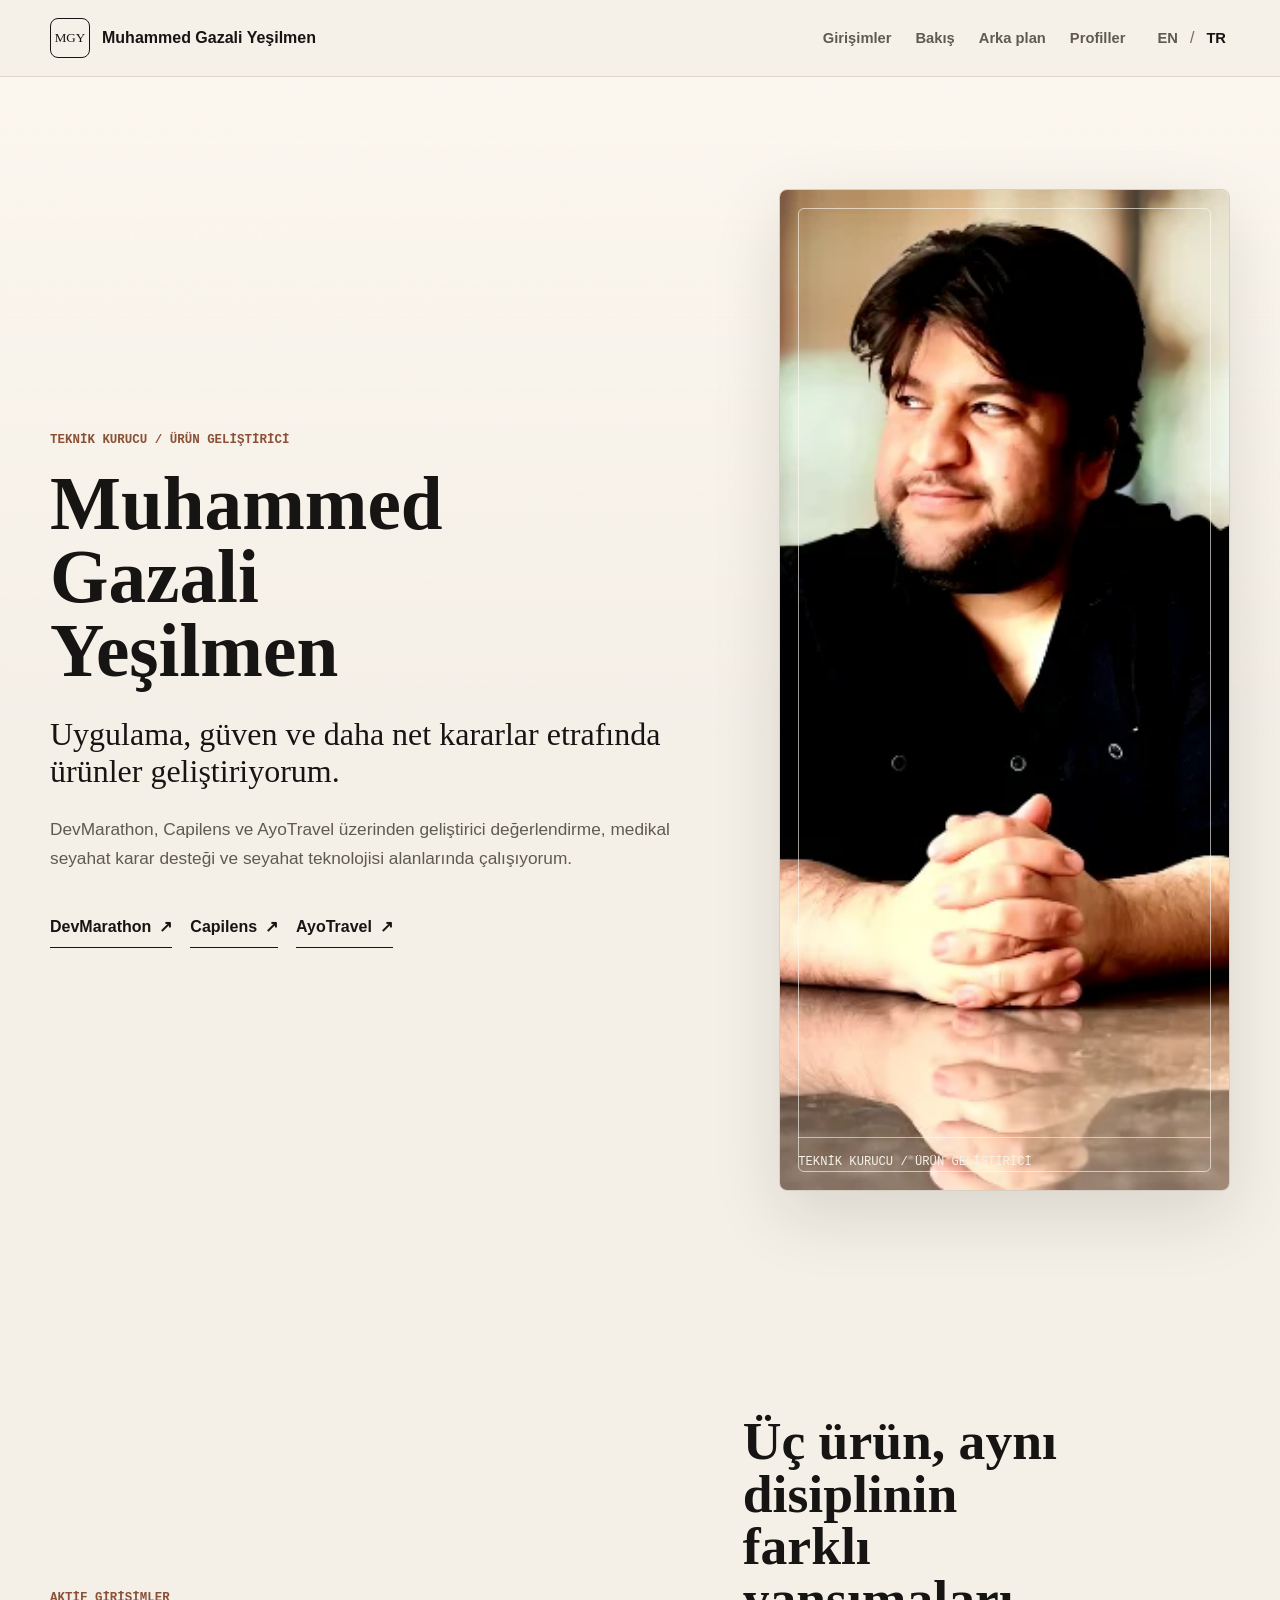
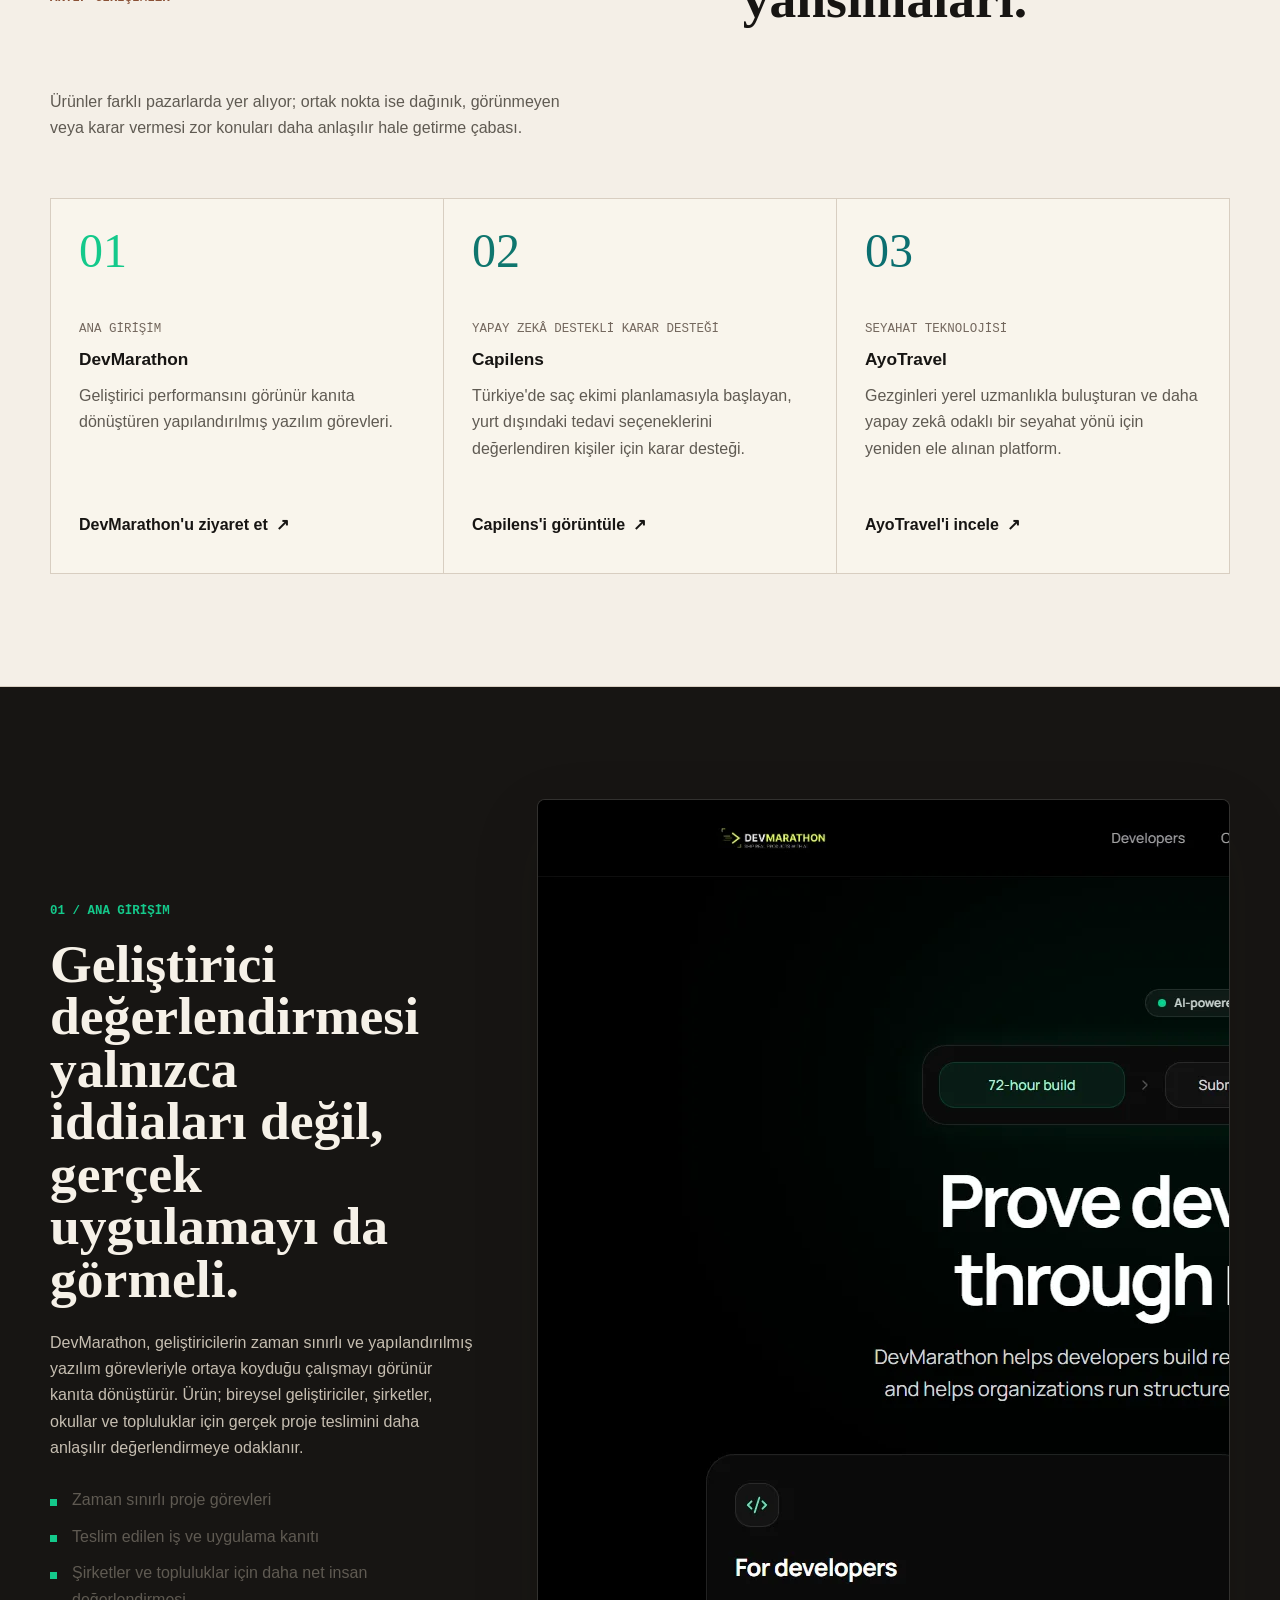
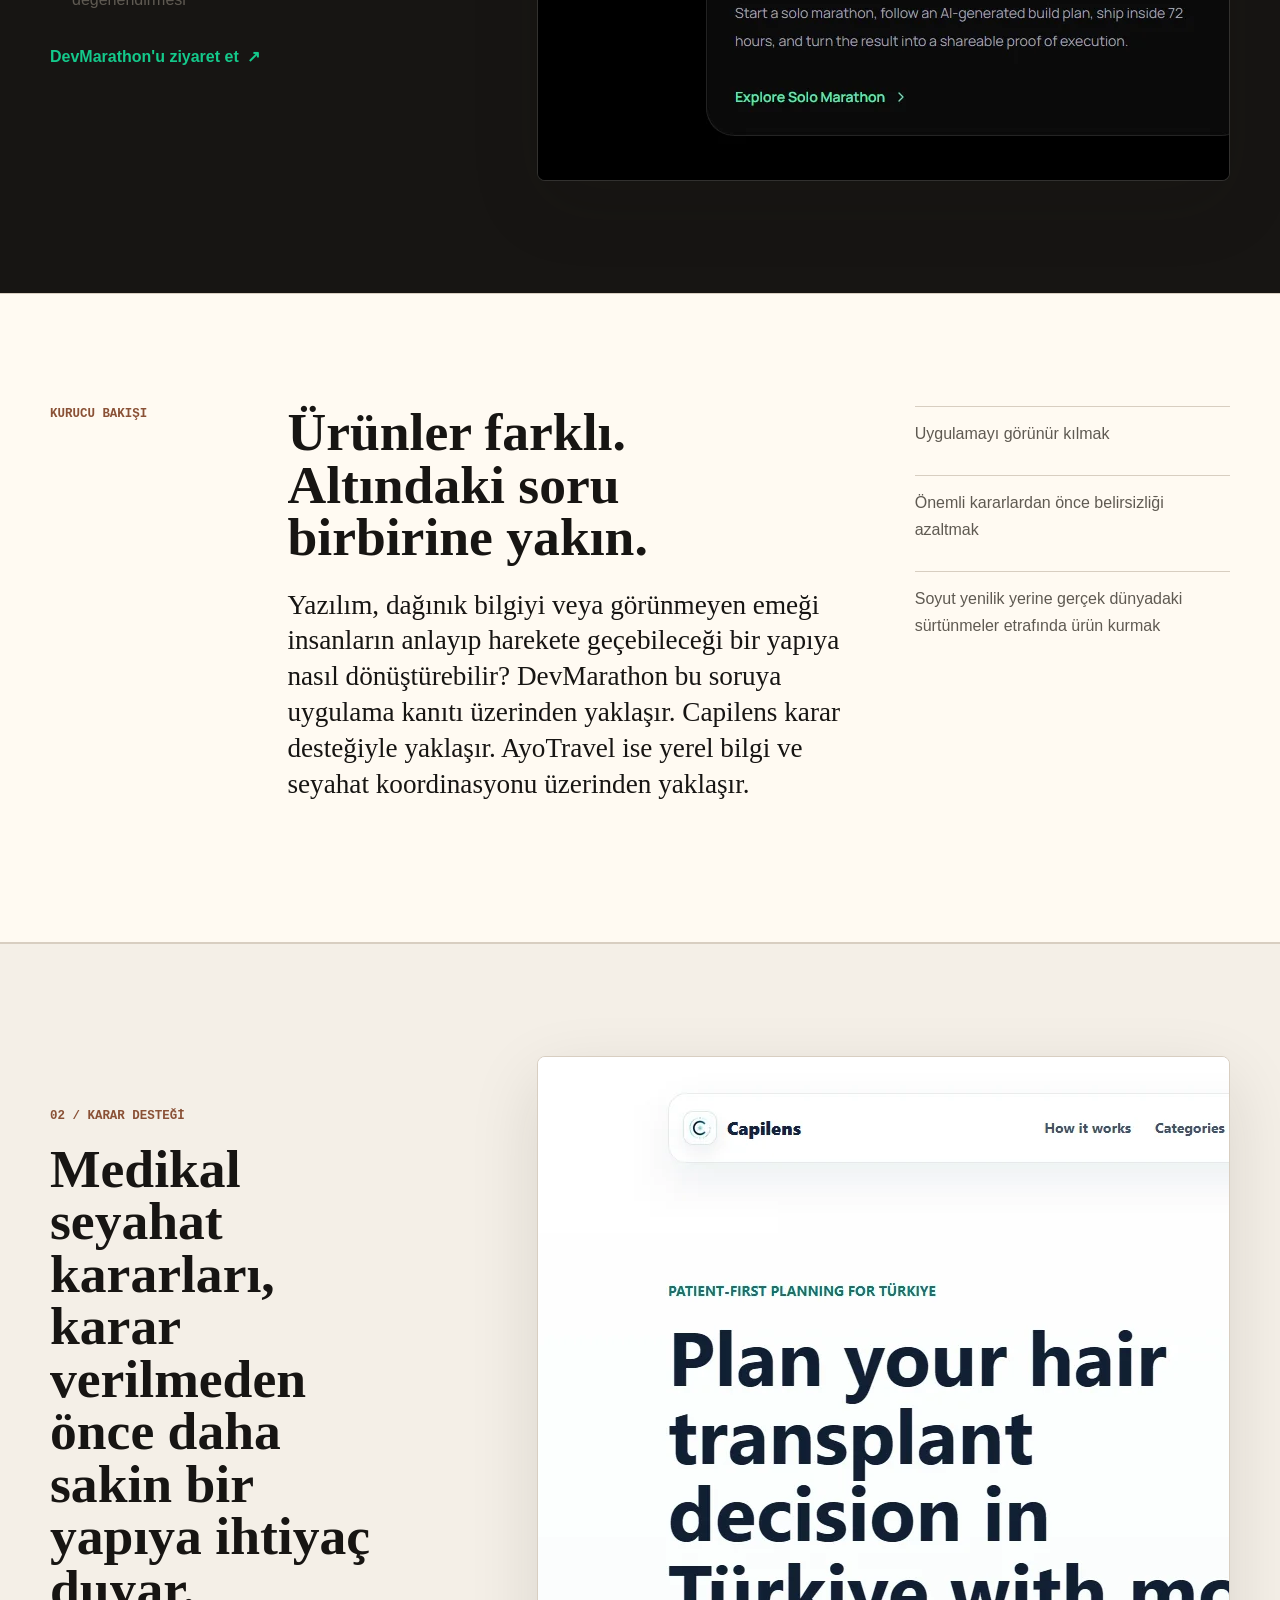
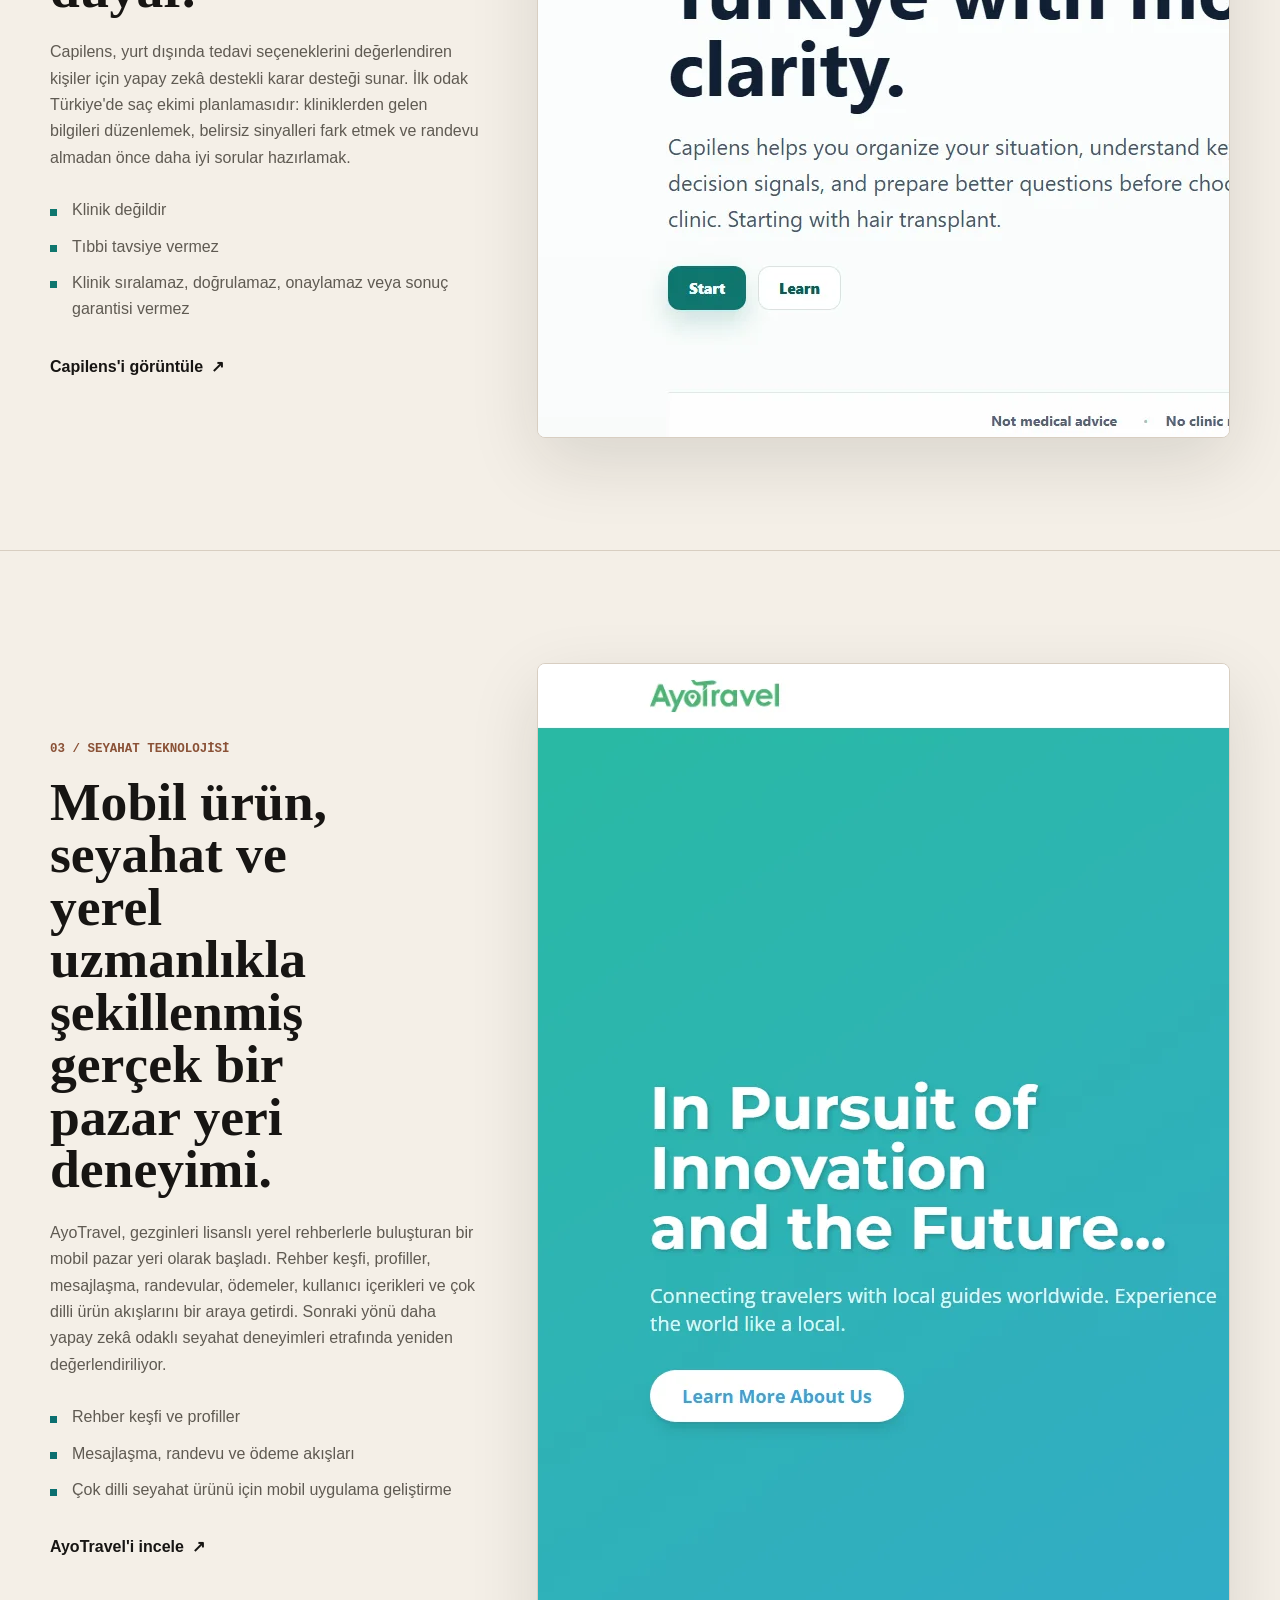
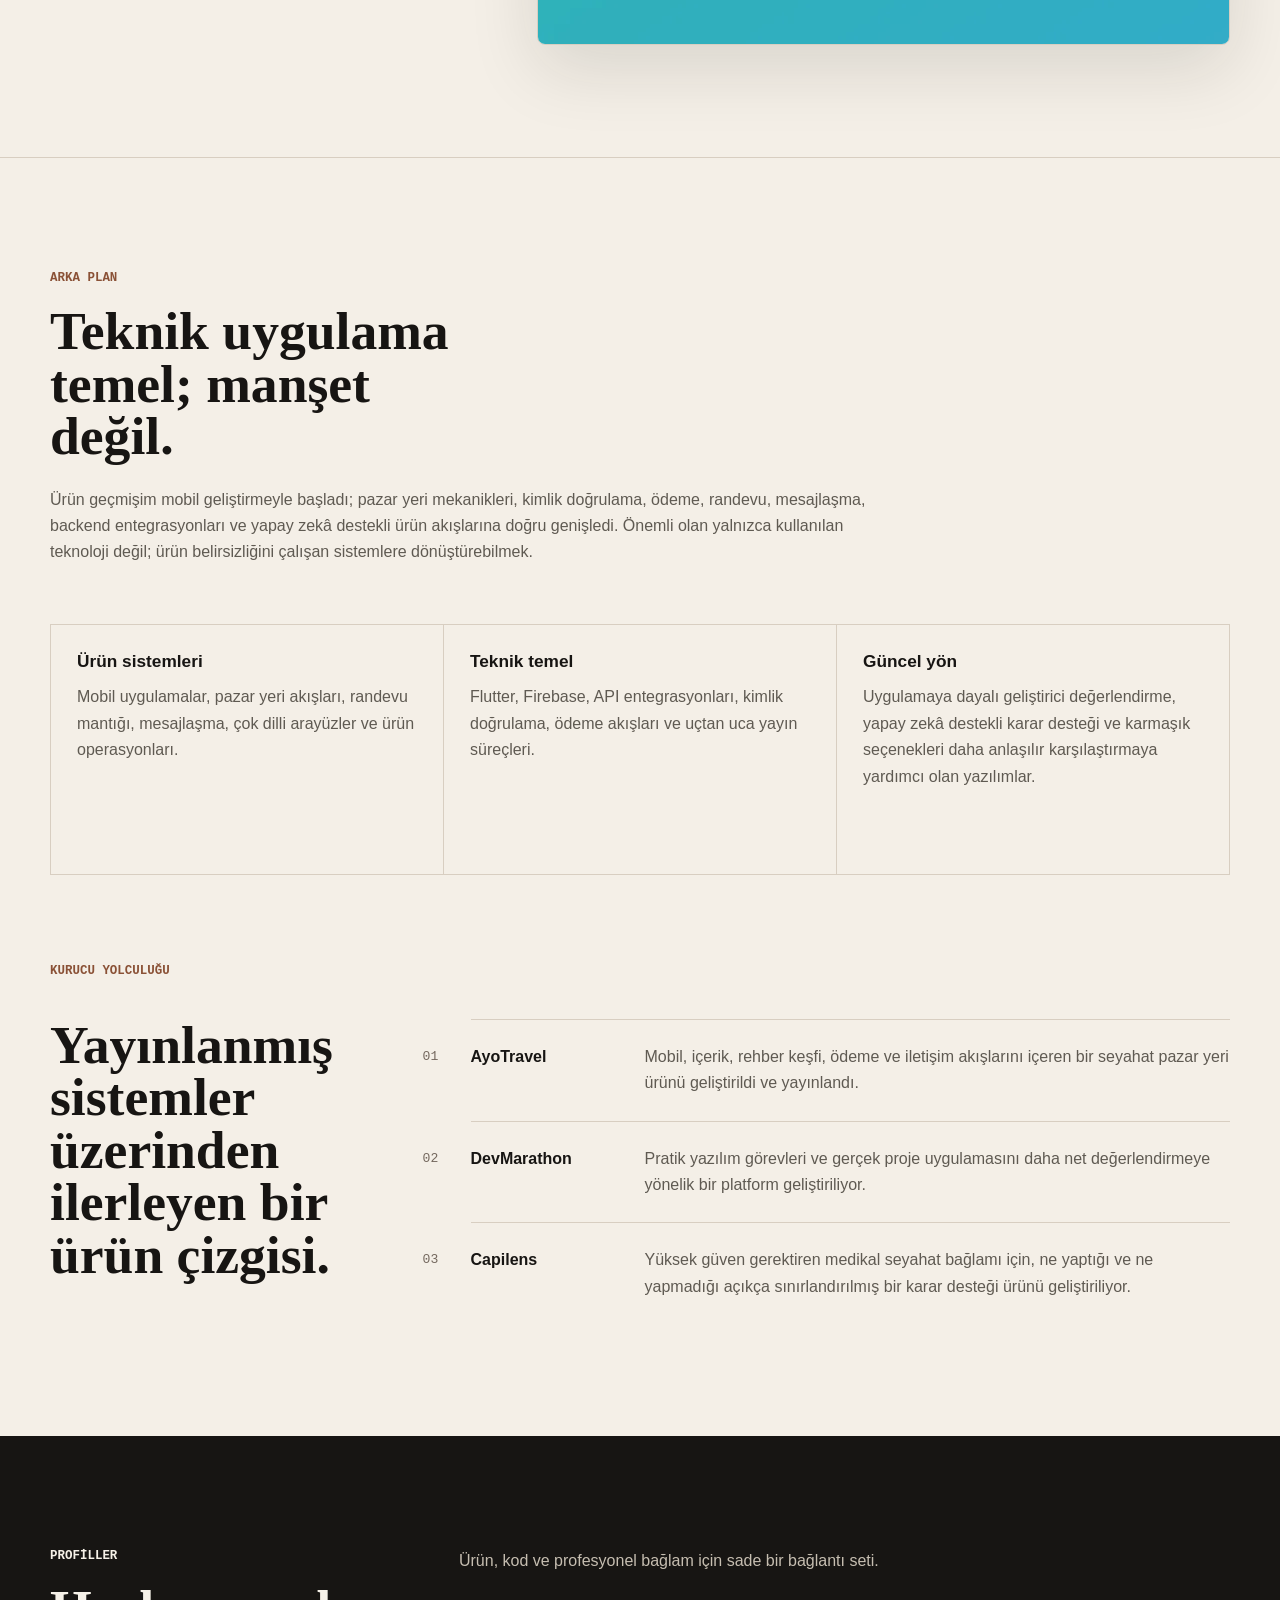
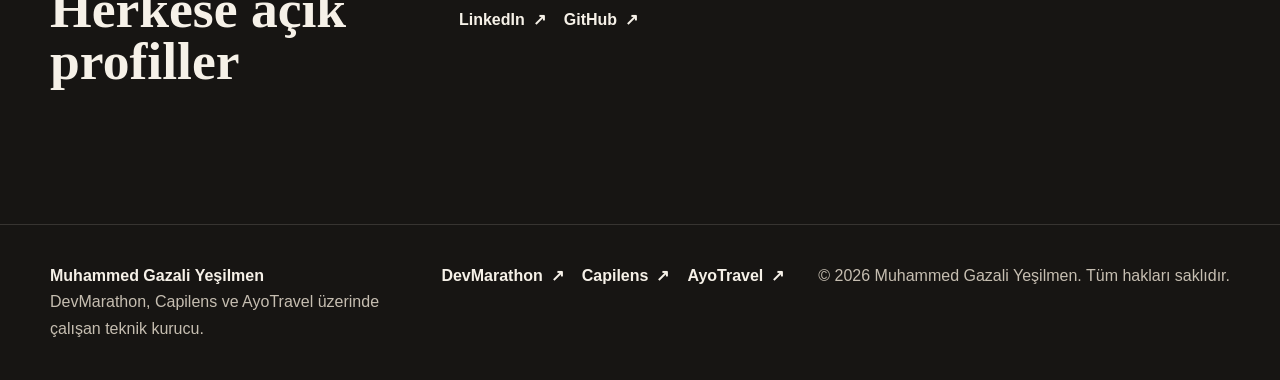
==== tr/index.html @ 1fdcc117 "new version" ====
<!doctype html>
<html lang="tr">
<head>
  <meta charset="utf-8">
  <meta name="viewport" content="width=device-width, initial-scale=1">
  <title>Muhammed Gazali Yeşilmen | Teknik kurucu ve ürün geliştirici</title>
  <meta name="description" content="Muhammed Gazali Yeşilmen; DevMarathon, Capilens ve AyoTravel ile geliştirici performansı, karar desteği ve seyahat teknolojisi alanlarında ürünler geliştiriyor.">
  <link rel="canonical" href="https://muhammedyesilmen.com/tr/">
  <link rel="alternate" hreflang="en" href="https://muhammedyesilmen.com/">
  <link rel="alternate" hreflang="tr" href="https://muhammedyesilmen.com/tr/">
  <link rel="alternate" hreflang="x-default" href="https://muhammedyesilmen.com/">
  <meta property="og:type" content="website">
  <meta property="og:locale" content="tr_TR">
  <meta property="og:site_name" content="Muhammed Gazali Yeşilmen">
  <meta property="og:title" content="Muhammed Gazali Yeşilmen | Teknik kurucu ve ürün geliştirici">
  <meta property="og:description" content="Muhammed Gazali Yeşilmen; DevMarathon, Capilens ve AyoTravel ile geliştirici performansı, karar desteği ve seyahat teknolojisi alanlarında ürünler geliştiriyor.">
  <meta property="og:url" content="https://muhammedyesilmen.com/tr/">
  <meta property="og:image" content="https://muhammedyesilmen.com/assets/images/social-preview.png">
  <meta property="og:image:width" content="1200">
  <meta property="og:image:height" content="630">
  <meta name="twitter:card" content="summary_large_image">
  <meta name="twitter:title" content="Muhammed Gazali Yeşilmen | Teknik kurucu ve ürün geliştirici">
  <meta name="twitter:description" content="Muhammed Gazali Yeşilmen; DevMarathon, Capilens ve AyoTravel ile geliştirici performansı, karar desteği ve seyahat teknolojisi alanlarında ürünler geliştiriyor.">
  <meta name="twitter:image" content="https://muhammedyesilmen.com/assets/images/social-preview.png">
  <meta name="theme-color" content="#f4efe7">
  <link rel="icon" href="../assets/images/favicon.svg" type="image/svg+xml">
  <link rel="preload" as="image" href="../assets/images/founder-portrait-760.webp" imagesrcset="../assets/images/founder-portrait-520.webp 520w, ../assets/images/founder-portrait-760.webp 760w, ../assets/images/founder-portrait-1000.webp 1000w" imagesizes="(max-width: 720px) 86vw, 38vw">
  <link rel="stylesheet" href="../assets/css/styles.css">
  <script type="application/ld+json">{"@context":"https://schema.org","@graph":[{"@type":"Person","@id":"https://muhammedyesilmen.com/#person","name":"Muhammed Gazali Yeşilmen","url":"https://muhammedyesilmen.com","jobTitle":"Teknik kurucu","sameAs":["https://www.linkedin.com/in/muhammedyesilmen/","https://github.com/mgy-programmer"],"knowsAbout":["Geliştirici değerlendirme","Yapay zekâ destekli karar desteği","Seyahat teknolojisi","Mobil ürün geliştirme","Pazar yeri ürünleri"]},{"@type":"WebSite","@id":"https://muhammedyesilmen.com/#website","name":"Muhammed Gazali Yeşilmen","url":"https://muhammedyesilmen.com","inLanguage":"tr","publisher":{"@id":"https://muhammedyesilmen.com/#person"}},{"@type":"ItemList","@id":"https://muhammedyesilmen.com/tr/#ventures-list","name":"Aktif girişimler","itemListElement":[{"@type":"ListItem","position":1,"name":"DevMarathon","url":"https://www.devmarathon.com/"},{"@type":"ListItem","position":2,"name":"Capilens","url":"https://capilens.com/"},{"@type":"ListItem","position":3,"name":"AyoTravel","url":"https://ayotechcorp.com/"}]}]}</script>
  <script src="../assets/js/site.js" defer></script>
</head>
<body data-locale="tr" data-alternate-path="../index.html">
  
    <a class="skip-link" href="#main">Ana içeriğe geç</a>
    <header class="site-header" data-site-header>
      <div class="site-header__inner">
        <a class="wordmark" href="index.html" aria-label="Muhammed Gazali Yeşilmen">
          <span class="wordmark__mark" aria-hidden="true">MGY</span>
          <span class="wordmark__name">Muhammed Gazali Yeşilmen</span>
        </a>
        <div class="site-header__desktop">
          <nav class="primary-nav" aria-label="Ana navigasyon"><a href="#ventures">Girişimler</a><a href="#perspective">Bakış</a><a href="#background">Arka plan</a><a href="#profiles">Profiller</a></nav>
          
    <nav class="language-switch" aria-label="Dil">
      <a class="language-switch__item" href="../index.html" hreflang="en" lang="en" data-locale-link="en" aria-current="false">EN</a>
      <span aria-hidden="true">/</span>
      <a class="language-switch__item is-active" href="index.html" hreflang="tr" lang="tr" data-locale-link="tr" aria-current="true">TR</a>
    </nav>
  
        </div>
        <button class="menu-button" type="button" aria-expanded="false" aria-controls="mobile-menu" data-menu-button>
          <span>Menü</span>
          <span class="menu-button__lines" aria-hidden="true"></span>
        </button>
      </div>
      <div class="mobile-menu" id="mobile-menu" hidden data-mobile-menu>
        <div class="mobile-menu__panel" role="dialog" aria-modal="true" aria-label="Menü">
          <div class="mobile-menu__top">
            <span>Muhammed Gazali Yeşilmen</span>
            <button class="mobile-menu__close" type="button" data-menu-close>Menüyü kapat</button>
          </div>
          <nav class="mobile-menu__nav" aria-label="Ana navigasyon"><a href="#ventures">Girişimler</a><a href="#perspective">Bakış</a><a href="#background">Arka plan</a><a href="#profiles">Profiller</a></nav>
          
    <nav class="language-switch" aria-label="Dil">
      <a class="language-switch__item" href="../index.html" hreflang="en" lang="en" data-locale-link="en" aria-current="false">EN</a>
      <span aria-hidden="true">/</span>
      <a class="language-switch__item is-active" href="index.html" hreflang="tr" lang="tr" data-locale-link="tr" aria-current="true">TR</a>
    </nav>
  
        </div>
      </div>
    </header>
  
  <main id="main">
    
    <section class="hero section-pad" aria-labelledby="hero-title">
      <div class="hero__grid content-grid">
        <div class="hero__copy">
          <p class="eyebrow">Teknik kurucu / Ürün geliştirici</p>
          <h1 id="hero-title">Muhammed Gazali Yeşilmen</h1>
          <p class="hero__statement">Uygulama, güven ve daha net kararlar etrafında ürünler geliştiriyorum.</p>
          <p class="hero__body">DevMarathon, Capilens ve AyoTravel üzerinden geliştirici değerlendirme, medikal seyahat karar desteği ve seyahat teknolojisi alanlarında çalışıyorum.</p>
          <div class="hero__products" aria-label="Aktif girişimler">
            <a class="hero-product-link" href="https://www.devmarathon.com/" target="_blank" rel="noopener noreferrer">DevMarathon</a><a class="hero-product-link" href="https://capilens.com/" target="_blank" rel="noopener noreferrer">Capilens</a><a class="hero-product-link" href="https://ayotechcorp.com/" target="_blank" rel="noopener noreferrer">AyoTravel</a>
          </div>
        </div>
        <figure class="portrait-frame">
          <picture>
            <source type="image/webp" srcset="../assets/images/founder-portrait-520.webp 520w, ../assets/images/founder-portrait-760.webp 760w, ../assets/images/founder-portrait-1000.webp 1000w" sizes="(max-width: 720px) 86vw, 38vw">
            <source type="image/jpeg" srcset="../assets/images/founder-portrait-520.jpg 520w, ../assets/images/founder-portrait-760.jpg 760w, ../assets/images/founder-portrait-1000.jpg 1000w" sizes="(max-width: 720px) 86vw, 38vw">
            <img src="../assets/images/founder-portrait-760.jpg" width="1000" height="1000" alt="Muhammed Gazali Yeşilmen masada otururken yana doğru bakıyor." fetchpriority="high">
          </picture>
          <figcaption>Teknik kurucu / Ürün geliştirici</figcaption>
        </figure>
      </div>
    </section>
  
    
    <section class="ventures section-pad" id="ventures" aria-labelledby="ventures-title">
      <div class="content-grid">
        <div class="section-intro">
          <p class="eyebrow">Aktif girişimler</p>
          <h2 id="ventures-title">Üç ürün, aynı disiplinin farklı yansımaları.</h2>
          <p>Ürünler farklı pazarlarda yer alıyor; ortak nokta ise dağınık, görünmeyen veya karar vermesi zor konuları daha anlaşılır hale getirme çabası.</p>
        </div>
        <div class="venture-grid">
        <article class="venture-card" data-accent="dev">
          <div class="venture-card__index">01</div>
          <div>
            <p class="venture-card__role">Ana girişim</p>
            <h3>DevMarathon</h3>
            <p>Geliştirici performansını görünür kanıta dönüştüren yapılandırılmış yazılım görevleri.</p>
            <a class="text-link" href="https://www.devmarathon.com/" target="_blank" rel="noopener noreferrer">DevMarathon&#39;u ziyaret et</a>
          </div>
        </article>
      
        <article class="venture-card" data-accent="cap">
          <div class="venture-card__index">02</div>
          <div>
            <p class="venture-card__role">Yapay zekâ destekli karar desteği</p>
            <h3>Capilens</h3>
            <p>Türkiye&#39;de saç ekimi planlamasıyla başlayan, yurt dışındaki tedavi seçeneklerini değerlendiren kişiler için karar desteği.</p>
            <a class="text-link" href="https://capilens.com/" target="_blank" rel="noopener noreferrer">Capilens&#39;i görüntüle</a>
          </div>
        </article>
      
        <article class="venture-card" data-accent="ayo">
          <div class="venture-card__index">03</div>
          <div>
            <p class="venture-card__role">Seyahat teknolojisi</p>
            <h3>AyoTravel</h3>
            <p>Gezginleri yerel uzmanlıkla buluşturan ve daha yapay zekâ odaklı bir seyahat yönü için yeniden ele alınan platform.</p>
            <a class="text-link" href="https://ayotechcorp.com/" target="_blank" rel="noopener noreferrer">AyoTravel&#39;i incele</a>
          </div>
        </article>
      </div>
      </div>
    </section>
  
    
    <section class="feature section-pad feature--dark" id="devmarathon" data-accent="dev" aria-labelledby="devmarathon-title">
      <div class="feature__grid content-grid">
        <div class="feature__copy">
          <p class="eyebrow">01 / Ana girişim</p>
          <h2 id="devmarathon-title">Geliştirici değerlendirmesi yalnızca iddiaları değil, gerçek uygulamayı da görmeli.</h2>
          <p>DevMarathon, geliştiricilerin zaman sınırlı ve yapılandırılmış yazılım görevleriyle ortaya koyduğu çalışmayı görünür kanıta dönüştürür. Ürün; bireysel geliştiriciler, şirketler, okullar ve topluluklar için gerçek proje teslimini daha anlaşılır değerlendirmeye odaklanır.</p>
          <ul class="feature__details"><li>Zaman sınırlı proje görevleri</li><li>Teslim edilen iş ve uygulama kanıtı</li><li>Şirketler ve topluluklar için daha net insan değerlendirmesi</li></ul>
          <a class="text-link" href="https://www.devmarathon.com/" target="_blank" rel="noopener noreferrer">DevMarathon&#39;u ziyaret et</a>
        </div>
        <figure class="product-frame">
          <picture>
            <source type="image/webp" srcset="../assets/images/product-devmarathon.webp">
            <img src="../assets/images/product-devmarathon.png" width="1440" height="980" alt="DevMarathon ana sayfasında yapılandırılmış yazılım görevi akışı ve proje değerlendirme yaklaşımı görünüyor." loading="lazy" decoding="async">
          </picture>
        </figure>
      </div>
    </section>
  
    
    <section class="perspective section-pad" id="perspective" aria-labelledby="perspective-title">
      <div class="content-grid perspective__grid">
        <p class="eyebrow">Kurucu bakışı</p>
        <div>
          <h2 id="perspective-title">Ürünler farklı. Altındaki soru birbirine yakın.</h2>
          <p>Yazılım, dağınık bilgiyi veya görünmeyen emeği insanların anlayıp harekete geçebileceği bir yapıya nasıl dönüştürebilir? DevMarathon bu soruya uygulama kanıtı üzerinden yaklaşır. Capilens karar desteğiyle yaklaşır. AyoTravel ise yerel bilgi ve seyahat koordinasyonu üzerinden yaklaşır.</p>
        </div>
        <ul class="perspective__notes"><li>Uygulamayı görünür kılmak</li><li>Önemli kararlardan önce belirsizliği azaltmak</li><li>Soyut yenilik yerine gerçek dünyadaki sürtünmeler etrafında ürün kurmak</li></ul>
      </div>
    </section>
  
    
    <section class="feature section-pad" id="capilens" data-accent="cap" aria-labelledby="capilens-title">
      <div class="feature__grid content-grid">
        <div class="feature__copy">
          <p class="eyebrow">02 / Karar desteği</p>
          <h2 id="capilens-title">Medikal seyahat kararları, karar verilmeden önce daha sakin bir yapıya ihtiyaç duyar.</h2>
          <p>Capilens, yurt dışında tedavi seçeneklerini değerlendiren kişiler için yapay zekâ destekli karar desteği sunar. İlk odak Türkiye&#39;de saç ekimi planlamasıdır: kliniklerden gelen bilgileri düzenlemek, belirsiz sinyalleri fark etmek ve randevu almadan önce daha iyi sorular hazırlamak.</p>
          <ul class="feature__details"><li>Klinik değildir</li><li>Tıbbi tavsiye vermez</li><li>Klinik sıralamaz, doğrulamaz, onaylamaz veya sonuç garantisi vermez</li></ul>
          <a class="text-link" href="https://capilens.com/" target="_blank" rel="noopener noreferrer">Capilens&#39;i görüntüle</a>
        </div>
        <figure class="product-frame">
          <picture>
            <source type="image/webp" srcset="../assets/images/product-capilens.webp">
            <img src="../assets/images/product-capilens.png" width="1440" height="980" alt="Capilens ana sayfasında Türkiye&#39;de saç ekimi kararı için hasta odaklı planlama anlatılıyor." loading="lazy" decoding="async">
          </picture>
        </figure>
      </div>
    </section>
  
    
    <section class="feature section-pad" id="ayotravel" data-accent="ayo" aria-labelledby="ayotravel-title">
      <div class="feature__grid content-grid">
        <div class="feature__copy">
          <p class="eyebrow">03 / Seyahat teknolojisi</p>
          <h2 id="ayotravel-title">Mobil ürün, seyahat ve yerel uzmanlıkla şekillenmiş gerçek bir pazar yeri deneyimi.</h2>
          <p>AyoTravel, gezginleri lisanslı yerel rehberlerle buluşturan bir mobil pazar yeri olarak başladı. Rehber keşfi, profiller, mesajlaşma, randevular, ödemeler, kullanıcı içerikleri ve çok dilli ürün akışlarını bir araya getirdi. Sonraki yönü daha yapay zekâ odaklı seyahat deneyimleri etrafında yeniden değerlendiriliyor.</p>
          <ul class="feature__details"><li>Rehber keşfi ve profiller</li><li>Mesajlaşma, randevu ve ödeme akışları</li><li>Çok dilli seyahat ürünü için mobil uygulama geliştirme</li></ul>
          <a class="text-link" href="https://ayotechcorp.com/" target="_blank" rel="noopener noreferrer">AyoTravel&#39;i incele</a>
        </div>
        <figure class="product-frame">
          <picture>
            <source type="image/webp" srcset="../assets/images/product-ayotravel.webp">
            <img src="../assets/images/product-ayotravel.png" width="1440" height="980" alt="AyoTravel ana sayfasında rehber keşfi, randevu ve mesajlaşma ekranları görünüyor." loading="lazy" decoding="async">
          </picture>
        </figure>
      </div>
    </section>
  
    
    <section class="background section-pad" id="background" aria-labelledby="background-title">
      <div class="content-grid">
        <div class="background__intro">
          <p class="eyebrow">Arka plan</p>
          <h2 id="background-title">Teknik uygulama temel; manşet değil.</h2>
          <p>Ürün geçmişim mobil geliştirmeyle başladı; pazar yeri mekanikleri, kimlik doğrulama, ödeme, randevu, mesajlaşma, backend entegrasyonları ve yapay zekâ destekli ürün akışlarına doğru genişledi. Önemli olan yalnızca kullanılan teknoloji değil; ürün belirsizliğini çalışan sistemlere dönüştürebilmek.</p>
        </div>
        <div class="background-grid">
        <article class="background-item">
          <h3>Ürün sistemleri</h3>
          <p>Mobil uygulamalar, pazar yeri akışları, randevu mantığı, mesajlaşma, çok dilli arayüzler ve ürün operasyonları.</p>
        </article>
      
        <article class="background-item">
          <h3>Teknik temel</h3>
          <p>Flutter, Firebase, API entegrasyonları, kimlik doğrulama, ödeme akışları ve uçtan uca yayın süreçleri.</p>
        </article>
      
        <article class="background-item">
          <h3>Güncel yön</h3>
          <p>Uygulamaya dayalı geliştirici değerlendirme, yapay zekâ destekli karar desteği ve karmaşık seçenekleri daha anlaşılır karşılaştırmaya yardımcı olan yazılımlar.</p>
        </article>
      </div>
        <div class="journey" aria-labelledby="journey-title">
          <p class="eyebrow">Kurucu yolculuğu</p>
          <h2 id="journey-title">Yayınlanmış sistemler üzerinden ilerleyen bir ürün çizgisi.</h2>
          <ol>
        <li>
          <span>AyoTravel</span>
          <p>Mobil, içerik, rehber keşfi, ödeme ve iletişim akışlarını içeren bir seyahat pazar yeri ürünü geliştirildi ve yayınlandı.</p>
        </li>
      
        <li>
          <span>DevMarathon</span>
          <p>Pratik yazılım görevleri ve gerçek proje uygulamasını daha net değerlendirmeye yönelik bir platform geliştiriliyor.</p>
        </li>
      
        <li>
          <span>Capilens</span>
          <p>Yüksek güven gerektiren medikal seyahat bağlamı için, ne yaptığı ve ne yapmadığı açıkça sınırlandırılmış bir karar desteği ürünü geliştiriliyor.</p>
        </li>
      </ol>
        </div>
      </div>
    </section>
  
    
    <section class="profiles section-pad" id="profiles" aria-labelledby="profiles-title">
      <div class="content-grid profiles__grid">
        <div>
          <p class="eyebrow">Profiller</p>
          <h2 id="profiles-title">Herkese açık profiller</h2>
        </div>
        <div>
          <p>Ürün, kod ve profesyonel bağlam için sade bir bağlantı seti.</p>
          <div class="social-links"><a class="social-link" href="https://www.linkedin.com/in/muhammedyesilmen/" target="_blank" rel="noopener noreferrer">LinkedIn</a><a class="social-link" href="https://github.com/mgy-programmer" target="_blank" rel="noopener noreferrer">GitHub</a></div>
        </div>
      </div>
    </section>
  
  </main>
  
    <footer class="site-footer">
      <div class="content-grid site-footer__grid">
        <div>
          <strong>Muhammed Gazali Yeşilmen</strong>
          <p>DevMarathon, Capilens ve AyoTravel üzerinde çalışan teknik kurucu.</p>
        </div>
        <nav aria-label="Girişimler"><a class="footer-link" href="https://www.devmarathon.com/" target="_blank" rel="noopener noreferrer">DevMarathon</a><a class="footer-link" href="https://capilens.com/" target="_blank" rel="noopener noreferrer">Capilens</a><a class="footer-link" href="https://ayotechcorp.com/" target="_blank" rel="noopener noreferrer">AyoTravel</a></nav>
        <p class="site-footer__copy">© 2026 Muhammed Gazali Yeşilmen. Tüm hakları saklıdır.</p>
      </div>
    </footer>
  
</body>
</html>
---- assets/css/styles.css ----
:root {
  color-scheme: light;
  --color-canvas: #f4efe7;
  --color-surface: #fffaf2;
  --color-elevated: #ffffff;
  --color-ink: #171513;
  --color-muted: #5f5a52;
  --color-subtle: #74685e;
  --color-border: #d8cec1;
  --color-accent: #8a5136;
  --color-focus: #245bff;
  --color-dark: #171513;
  --color-dark-ink: #f6f1e8;
  --color-dark-muted: #c6beb1;
  --color-dev: #14c98b;
  --color-cap: #0f766e;
  --color-ayo: #0b6f70;
  --shadow-soft: 0 24px 70px rgba(23, 21, 19, 0.12);
  --shadow-dark: 0 26px 80px rgba(0, 0, 0, 0.28);
  --font-display: "Iowan Old Style", "Palatino Linotype", Georgia, serif;
  --font-sans: Inter, "Segoe UI", Roboto, "Helvetica Neue", Arial, sans-serif;
  --font-mono: "SFMono-Regular", Consolas, "Liberation Mono", monospace;
  --max-page: 1440px;
  --max-content: 1180px;
  --header-height: 76px;
  --space-section: 112px;
  --radius: 8px;
  --motion: 180ms ease;
}

*,
*::before,
*::after {
  box-sizing: border-box;
}

html {
  background: var(--color-canvas);
  color: var(--color-ink);
  scroll-behavior: smooth;
  scroll-padding-top: calc(var(--header-height) + 24px);
}

body {
  margin: 0;
  min-width: 320px;
  font-family: var(--font-sans);
  font-size: 1rem;
  line-height: 1.65;
  text-rendering: optimizeLegibility;
  -webkit-font-smoothing: antialiased;
  background:
    linear-gradient(180deg, rgba(255, 250, 242, 0.75), rgba(244, 239, 231, 0) 46rem),
    var(--color-canvas);
}

body.menu-open {
  overflow: hidden;
}

img,
picture {
  display: block;
  max-width: 100%;
}

a {
  color: inherit;
  text-decoration-thickness: 0.08em;
  text-underline-offset: 0.18em;
}

a:hover {
  color: var(--color-accent);
}

button,
a {
  -webkit-tap-highlight-color: transparent;
}

:focus {
  outline: none;
}

:focus-visible {
  outline: 3px solid var(--color-focus);
  outline-offset: 4px;
  border-radius: 4px;
}

::selection {
  color: var(--color-dark-ink);
  background: var(--color-accent);
}

h1,
h2,
h3,
p {
  margin-top: 0;
}

h1,
h2 {
  font-family: var(--font-display);
  font-weight: 700;
  line-height: 0.98;
  letter-spacing: 0;
}

h1 {
  max-width: 11ch;
  margin-bottom: 28px;
  font-size: 4.7rem;
}

h2 {
  max-width: 13ch;
  margin-bottom: 24px;
  font-size: 3.35rem;
}

h3 {
  margin-bottom: 12px;
  font-size: 1.08rem;
  line-height: 1.25;
}

p {
  color: var(--color-muted);
}

ul,
ol {
  margin: 0;
  padding: 0;
}

.skip-link {
  position: fixed;
  top: 16px;
  left: 16px;
  z-index: 100;
  transform: translateY(-150%);
  padding: 10px 14px;
  background: var(--color-dark);
  color: var(--color-dark-ink);
  border-radius: var(--radius);
}

.skip-link:focus {
  transform: translateY(0);
}

.site-header {
  position: sticky;
  top: 0;
  z-index: 50;
  min-height: var(--header-height);
  border-bottom: 1px solid rgba(216, 206, 193, 0.74);
  background: rgba(244, 239, 231, 0.86);
  backdrop-filter: blur(18px);
}

.site-header__inner {
  width: min(var(--max-content), calc(100% - 40px));
  min-height: var(--header-height);
  margin: 0 auto;
  display: flex;
  align-items: center;
  justify-content: space-between;
  gap: 24px;
}

.wordmark {
  display: inline-flex;
  align-items: center;
  gap: 12px;
  min-height: 44px;
  color: var(--color-ink);
  text-decoration: none;
}

.wordmark__mark {
  display: grid;
  place-items: center;
  width: 40px;
  height: 40px;
  border: 1px solid var(--color-ink);
  border-radius: var(--radius);
  font-family: var(--font-display);
  font-size: 0.82rem;
}

.wordmark__name {
  font-weight: 650;
  letter-spacing: 0;
}

.site-header__desktop {
  display: flex;
  align-items: center;
  gap: 28px;
}

.primary-nav {
  display: flex;
  align-items: center;
  gap: 24px;
}

.primary-nav a,
.language-switch a {
  min-height: 44px;
  display: inline-flex;
  align-items: center;
  color: var(--color-muted);
  font-size: 0.92rem;
  font-weight: 650;
  text-decoration: none;
}

.primary-nav a:hover,
.language-switch a:hover,
.language-switch .is-active {
  color: var(--color-ink);
}

.language-switch {
  display: inline-flex;
  align-items: center;
  gap: 8px;
  color: var(--color-subtle);
}

.language-switch__item {
  padding: 0 4px;
}

.menu-button,
.mobile-menu__close {
  appearance: none;
  border: 1px solid var(--color-border);
  border-radius: var(--radius);
  background: var(--color-surface);
  color: var(--color-ink);
  min-height: 44px;
  padding: 0 14px;
  font: inherit;
  font-weight: 700;
}

.menu-button {
  display: none;
  align-items: center;
  gap: 10px;
}

.menu-button__lines,
.menu-button__lines::before,
.menu-button__lines::after {
  display: block;
  width: 16px;
  height: 1px;
  background: currentColor;
}

.menu-button__lines {
  position: relative;
}

.menu-button__lines::before,
.menu-button__lines::after {
  content: "";
  position: absolute;
  left: 0;
}

.menu-button__lines::before {
  top: -5px;
}

.menu-button__lines::after {
  top: 5px;
}

.mobile-menu {
  position: fixed;
  inset: 0;
  z-index: 80;
  background: rgba(23, 21, 19, 0.34);
}

.mobile-menu__panel {
  margin-left: auto;
  width: min(420px, 100%);
  min-height: 100%;
  padding: 22px;
  background: var(--color-surface);
  box-shadow: var(--shadow-dark);
}

.mobile-menu__top {
  display: flex;
  justify-content: space-between;
  align-items: center;
  gap: 18px;
  margin-bottom: 42px;
  font-weight: 700;
}

.mobile-menu__nav {
  display: grid;
  gap: 8px;
  margin-bottom: 34px;
}

.mobile-menu__nav a {
  min-height: 52px;
  display: flex;
  align-items: center;
  border-top: 1px solid var(--color-border);
  color: var(--color-ink);
  font-family: var(--font-display);
  font-size: 1.75rem;
  text-decoration: none;
}

.content-grid {
  width: min(var(--max-content), calc(100% - 40px));
  margin: 0 auto;
}

.section-pad {
  padding: var(--space-section) 0;
}

.eyebrow {
  margin-bottom: 18px;
  color: var(--color-accent);
  font-family: var(--font-mono);
  font-size: 0.78rem;
  font-weight: 700;
  line-height: 1.35;
  text-transform: uppercase;
}

.hero {
  min-height: calc(100svh - var(--header-height));
  display: flex;
  align-items: center;
}

.hero__grid {
  display: grid;
  grid-template-columns: minmax(0, 1.05fr) minmax(320px, 0.72fr);
  gap: 72px;
  align-items: center;
}

.hero__copy {
  max-width: 760px;
}

.hero__statement {
  max-width: 720px;
  margin-bottom: 24px;
  color: var(--color-ink);
  font-family: var(--font-display);
  font-size: 2rem;
  line-height: 1.18;
}

.hero__body {
  max-width: 620px;
  font-size: 1.08rem;
}

.hero__products {
  display: flex;
  flex-wrap: wrap;
  gap: 12px 18px;
  margin-top: 34px;
}

.hero-product-link {
  display: inline-flex;
  align-items: center;
  min-height: 42px;
  border-bottom: 1px solid currentColor;
  color: var(--color-ink);
  font-weight: 750;
  text-decoration: none;
}

.portrait-frame {
  position: relative;
  margin: 0;
  border: 1px solid var(--color-border);
  border-radius: var(--radius);
  overflow: hidden;
  background: var(--color-surface);
  box-shadow: var(--shadow-soft);
}

.portrait-frame::before {
  content: "";
  position: absolute;
  inset: 18px;
  border: 1px solid rgba(255, 250, 242, 0.62);
  border-radius: calc(var(--radius) - 2px);
  z-index: 1;
  pointer-events: none;
}

.portrait-frame img {
  width: 100%;
  aspect-ratio: 4 / 5;
  object-fit: cover;
  object-position: 50% 46%;
}

.portrait-frame figcaption {
  position: absolute;
  left: 18px;
  right: 18px;
  bottom: 18px;
  z-index: 2;
  padding-top: 14px;
  border-top: 1px solid rgba(255, 250, 242, 0.56);
  color: var(--color-dark-ink);
  font-family: var(--font-mono);
  font-size: 0.76rem;
  text-transform: uppercase;
}

.section-intro {
  display: grid;
  grid-template-columns: minmax(0, 0.8fr) minmax(280px, 0.62fr);
  gap: 64px;
  align-items: end;
  margin-bottom: 56px;
}

.section-intro h2 {
  margin-bottom: 0;
}

.section-intro p:last-child {
  max-width: 530px;
  margin-bottom: 0;
}

.venture-grid {
  display: grid;
  grid-template-columns: repeat(3, minmax(0, 1fr));
  border-top: 1px solid var(--color-border);
  border-left: 1px solid var(--color-border);
}

.venture-card {
  min-height: 360px;
  display: flex;
  flex-direction: column;
  justify-content: space-between;
  gap: 44px;
  padding: 28px;
  border-right: 1px solid var(--color-border);
  border-bottom: 1px solid var(--color-border);
  background: rgba(255, 250, 242, 0.46);
}

.venture-card[data-accent="dev"] {
  --item-accent: var(--color-dev);
}

.venture-card[data-accent="cap"] {
  --item-accent: var(--color-cap);
}

.venture-card[data-accent="ayo"] {
  --item-accent: var(--color-ayo);
}

.venture-card__index {
  color: var(--item-accent);
  font-family: var(--font-display);
  font-size: 3rem;
  line-height: 1;
}

.venture-card__role {
  margin-bottom: 10px;
  color: var(--color-subtle);
  font-family: var(--font-mono);
  font-size: 0.78rem;
  text-transform: uppercase;
}

.venture-card p:not(.venture-card__role) {
  min-height: 106px;
}

.text-link,
.footer-link,
.social-link {
  display: inline-flex;
  align-items: center;
  min-height: 40px;
  color: var(--color-ink);
  font-weight: 750;
  text-decoration: none;
}

.text-link::after,
.footer-link::after,
.social-link::after,
.hero-product-link::after {
  content: "↗";
  margin-left: 8px;
  transition: transform var(--motion);
}

.text-link:hover::after,
.footer-link:hover::after,
.social-link:hover::after,
.hero-product-link:hover::after {
  transform: translate(2px, -2px);
}

.feature {
  border-top: 1px solid var(--color-border);
}

.feature[data-accent="dev"] {
  --item-accent: var(--color-dev);
}

.feature[data-accent="cap"] {
  --item-accent: var(--color-cap);
}

.feature[data-accent="ayo"] {
  --item-accent: var(--color-ayo);
}

.feature--dark {
  color: var(--color-dark-ink);
  background: var(--color-dark);
}

.feature--dark p,
.feature--dark li {
  color: var(--color-dark-muted);
}

.feature--dark .eyebrow,
.feature--dark .text-link {
  color: var(--item-accent);
}

.feature--dark .product-frame {
  border-color: rgba(246, 241, 232, 0.18);
  background: #060606;
}

.feature__grid {
  display: grid;
  grid-template-columns: minmax(280px, 0.62fr) minmax(0, 1fr);
  gap: 58px;
  align-items: center;
}

.feature__copy p {
  max-width: 610px;
}

.feature__details {
  display: grid;
  gap: 10px;
  margin: 26px 0 24px;
  list-style: none;
}

.feature__details li {
  position: relative;
  padding-left: 22px;
  color: var(--color-muted);
}

.feature__details li::before {
  content: "";
  position: absolute;
  top: 0.72em;
  left: 0;
  width: 7px;
  height: 7px;
  border: 1px solid var(--item-accent);
  background: var(--item-accent);
}

.product-frame {
  margin: 0;
  overflow: hidden;
  border: 1px solid var(--color-border);
  border-radius: var(--radius);
  background: var(--color-elevated);
  box-shadow: var(--shadow-soft);
}

.product-frame img {
  width: 100%;
  aspect-ratio: 1440 / 980;
  object-fit: cover;
  object-position: top left;
}

.perspective {
  background: var(--color-surface);
  border-top: 1px solid var(--color-border);
  border-bottom: 1px solid var(--color-border);
}

.perspective__grid {
  display: grid;
  grid-template-columns: minmax(160px, 0.32fr) minmax(0, 1fr) minmax(260px, 0.55fr);
  gap: 54px;
  align-items: start;
}

.perspective__grid h2 {
  max-width: 16ch;
}

.perspective__grid p:not(.eyebrow) {
  max-width: 720px;
  font-family: var(--font-display);
  font-size: 1.7rem;
  line-height: 1.32;
  color: var(--color-ink);
}

.perspective__notes {
  display: grid;
  gap: 14px;
  list-style: none;
}

.perspective__notes li {
  padding: 14px 0;
  border-top: 1px solid var(--color-border);
  color: var(--color-muted);
}

.background {
  border-top: 1px solid var(--color-border);
}

.background__intro {
  max-width: 840px;
  margin-bottom: 58px;
}

.background__intro h2 {
  max-width: 16ch;
}

.background-grid {
  display: grid;
  grid-template-columns: repeat(3, minmax(0, 1fr));
  border-top: 1px solid var(--color-border);
  border-left: 1px solid var(--color-border);
}

.background-item {
  min-height: 250px;
  padding: 26px;
  border-right: 1px solid var(--color-border);
  border-bottom: 1px solid var(--color-border);
}

.journey {
  display: grid;
  grid-template-columns: minmax(220px, 0.48fr) minmax(0, 1fr);
  gap: 56px;
  margin-top: 88px;
}

.journey .eyebrow {
  grid-column: 1 / -1;
  margin-bottom: -34px;
}

.journey h2 {
  max-width: 12ch;
}

.journey ol {
  display: grid;
  gap: 0;
  list-style: none;
  counter-reset: journey;
}

.journey li {
  position: relative;
  display: grid;
  grid-template-columns: 150px minmax(0, 1fr);
  gap: 24px;
  padding: 24px 0;
  border-top: 1px solid var(--color-border);
  counter-increment: journey;
}

.journey li::before {
  content: counter(journey, decimal-leading-zero);
  position: absolute;
  left: -48px;
  top: 26px;
  color: var(--color-subtle);
  font-family: var(--font-mono);
  font-size: 0.82rem;
}

.journey span {
  font-weight: 800;
}

.journey p {
  margin-bottom: 0;
}

.profiles {
  color: var(--color-dark-ink);
  background: var(--color-dark);
}

.profiles p {
  color: var(--color-dark-muted);
}

.profiles .eyebrow,
.profiles .social-link {
  color: var(--color-dark-ink);
}

.profiles__grid {
  display: grid;
  grid-template-columns: minmax(220px, 0.45fr) minmax(0, 1fr);
  gap: 62px;
}

.social-links {
  display: flex;
  flex-wrap: wrap;
  gap: 18px;
  margin-top: 26px;
}

.social-link {
  color: var(--color-dark-ink);
}

.site-footer {
  padding: 38px 0;
  color: var(--color-dark-muted);
  background: var(--color-dark);
  border-top: 1px solid rgba(246, 241, 232, 0.14);
}

.site-footer strong {
  color: var(--color-dark-ink);
}

.site-footer p {
  margin-bottom: 0;
  color: var(--color-dark-muted);
}

.site-footer__grid {
  display: grid;
  grid-template-columns: minmax(260px, 1fr) auto auto;
  gap: 34px;
  align-items: start;
}

.site-footer nav {
  display: flex;
  flex-wrap: wrap;
  gap: 10px 18px;
}

.footer-link {
  min-height: auto;
  color: var(--color-dark-ink);
}

.site-footer__copy {
  text-align: right;
}

@media (max-width: 1120px) {
  h1 {
    font-size: 4rem;
  }

  h2 {
    font-size: 2.85rem;
  }

  .hero__grid,
  .feature__grid {
    gap: 42px;
  }

  .venture-grid,
  .background-grid {
    grid-template-columns: 1fr;
  }

  .venture-card {
    min-height: auto;
  }

  .venture-card p:not(.venture-card__role) {
    min-height: auto;
  }

  .perspective__grid {
    grid-template-columns: 1fr;
    gap: 22px;
  }
}

@media (max-width: 900px) {
  :root {
    --space-section: 88px;
  }

  .site-header__desktop {
    display: none;
  }

  .menu-button {
    display: inline-flex;
  }

  .wordmark__name {
    display: none;
  }

  .hero {
    min-height: auto;
  }

  .hero__grid,
  .feature__grid,
  .section-intro,
  .profiles__grid,
  .journey,
  .site-footer__grid {
    grid-template-columns: 1fr;
  }

  .hero__grid {
    gap: 46px;
  }

  .portrait-frame {
    max-width: 560px;
  }

  .journey .eyebrow {
    margin-bottom: 0;
  }

  .journey li {
    grid-template-columns: 1fr;
    gap: 8px;
    padding-left: 38px;
  }

  .journey li::before {
    left: 0;
  }

  .site-footer__copy {
    text-align: left;
  }
}

@media (max-width: 640px) {
  :root {
    --header-height: 68px;
    --space-section: 72px;
  }

  body {
    font-size: 0.98rem;
  }

  h1 {
    max-width: 9ch;
    font-size: 3rem;
  }

  h2 {
    max-width: 12ch;
    font-size: 2.24rem;
  }

  .content-grid,
  .site-header__inner {
    width: min(100% - 28px, var(--max-content));
  }

  .hero__statement {
    font-size: 1.52rem;
  }

  .hero__body {
    font-size: 1rem;
  }

  .hero__products,
  .social-links {
    flex-direction: column;
    align-items: flex-start;
  }

  .portrait-frame img {
    aspect-ratio: 5 / 6;
  }

  .venture-card,
  .background-item {
    padding: 22px;
  }

  .feature__details li {
    padding-left: 20px;
  }

  .perspective__grid p:not(.eyebrow) {
    font-size: 1.34rem;
  }

  .product-frame {
    margin-left: -14px;
    margin-right: -14px;
    border-left: 0;
    border-right: 0;
    border-radius: 0;
  }
}

@media (max-width: 380px) {
  h1 {
    font-size: 2.72rem;
  }

  h2 {
    font-size: 2rem;
  }

  .mobile-menu__nav a {
    font-size: 1.46rem;
  }
}

@media (prefers-reduced-motion: reduce) {
  *,
  *::before,
  *::after {
    scroll-behavior: auto !important;
    transition-duration: 0.001ms !important;
    animation-duration: 0.001ms !important;
    animation-iteration-count: 1 !important;
  }
}
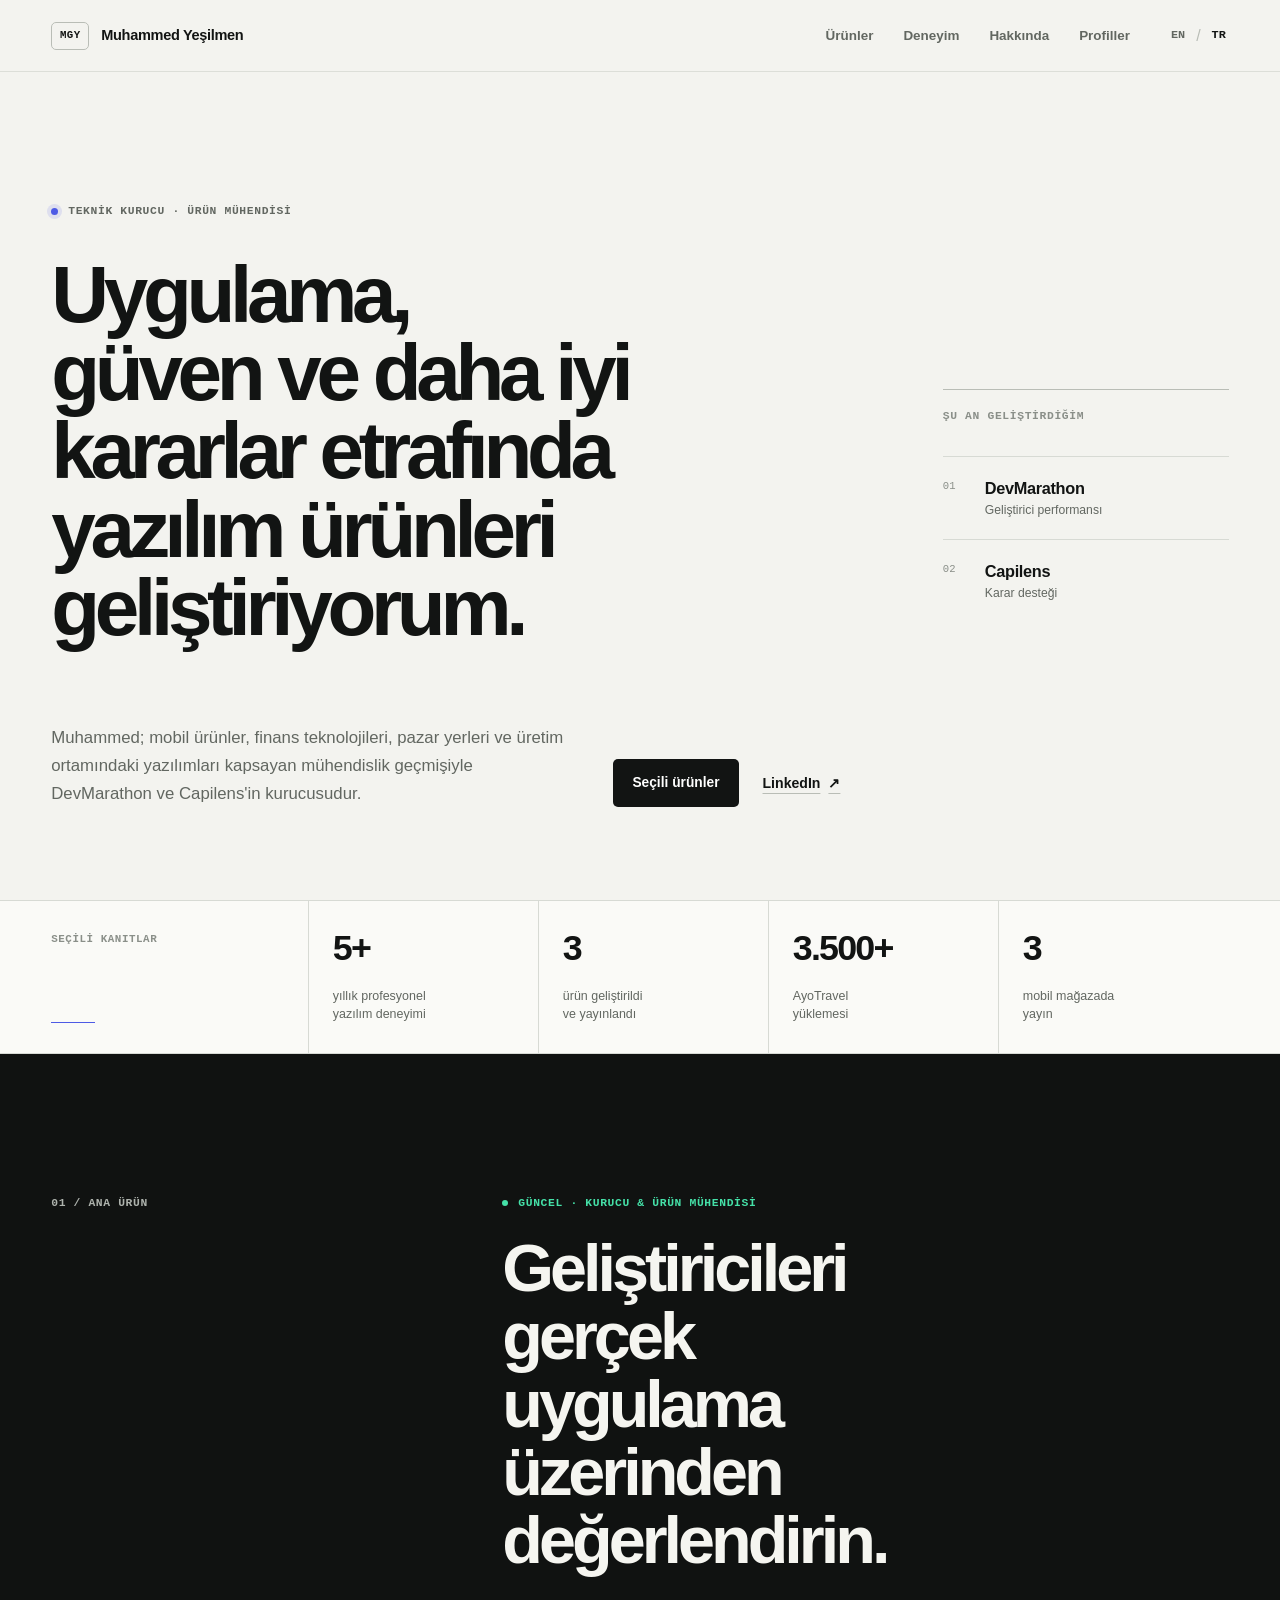
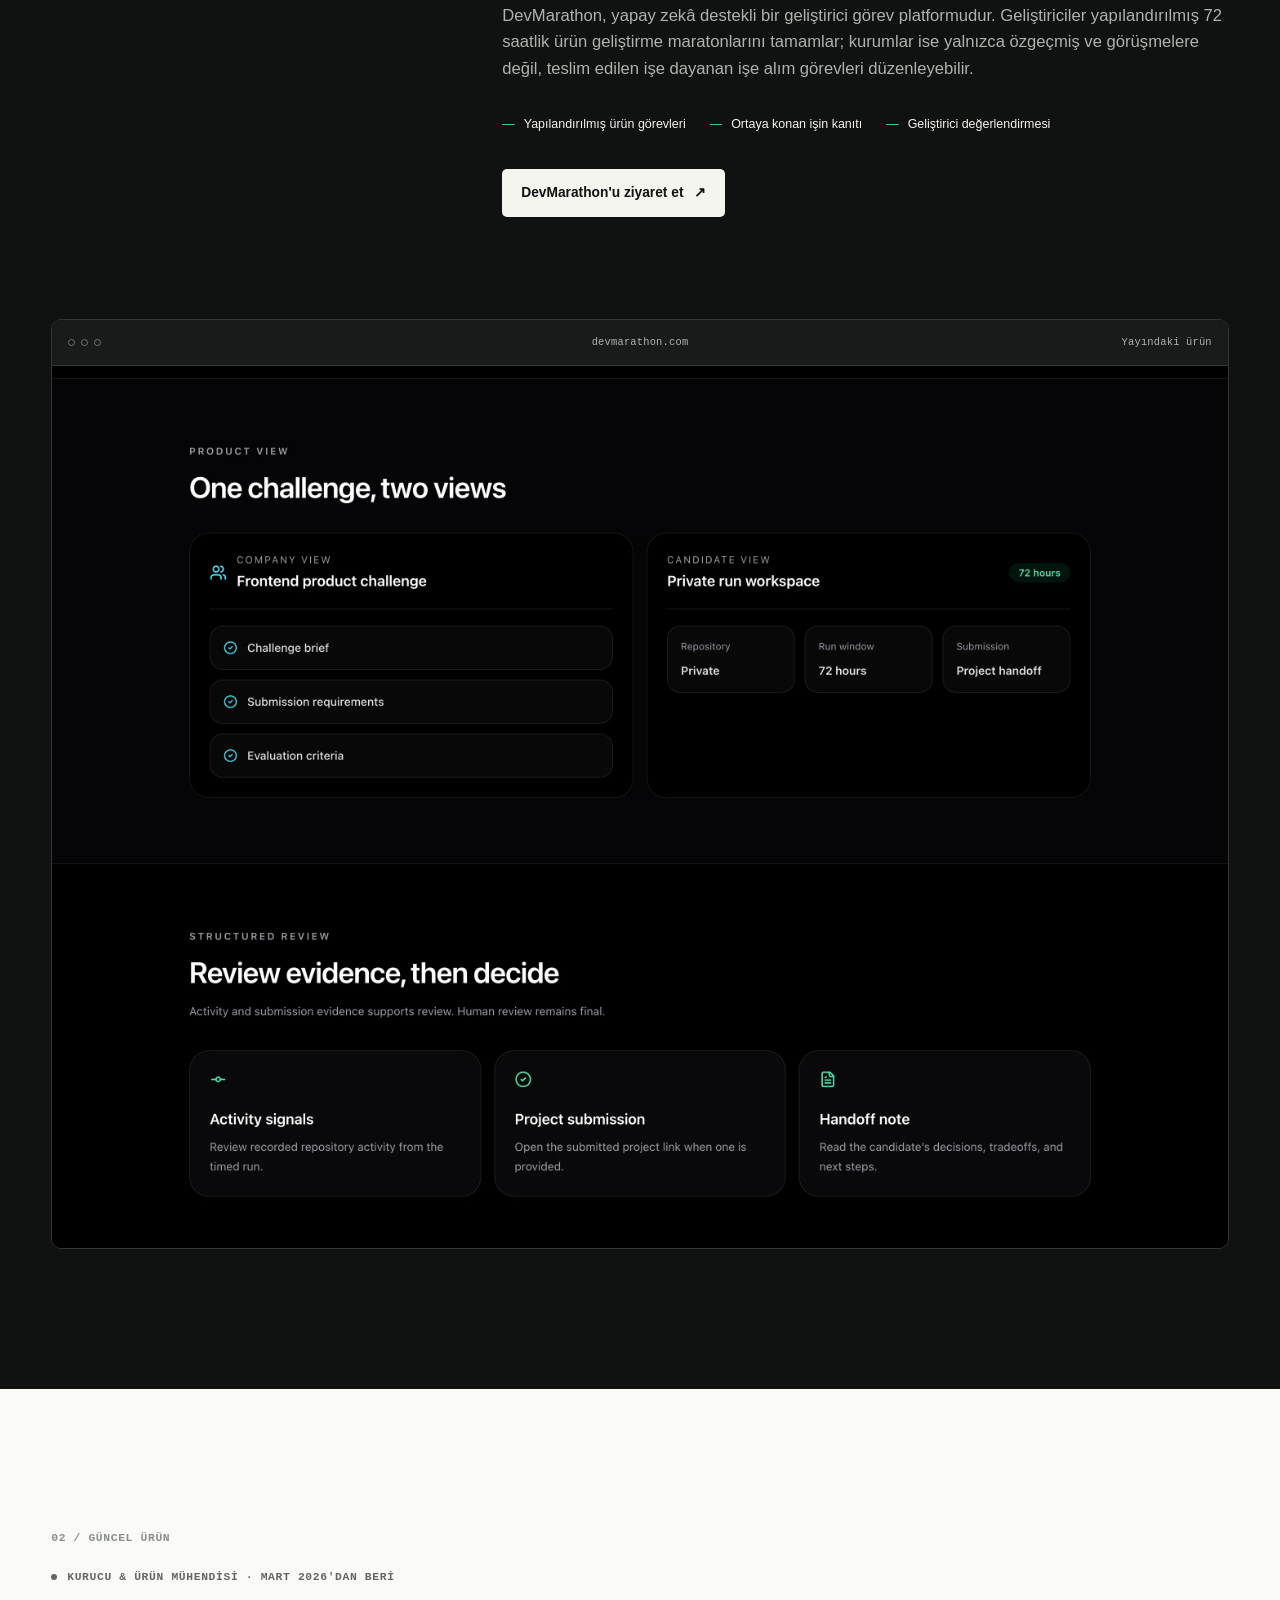
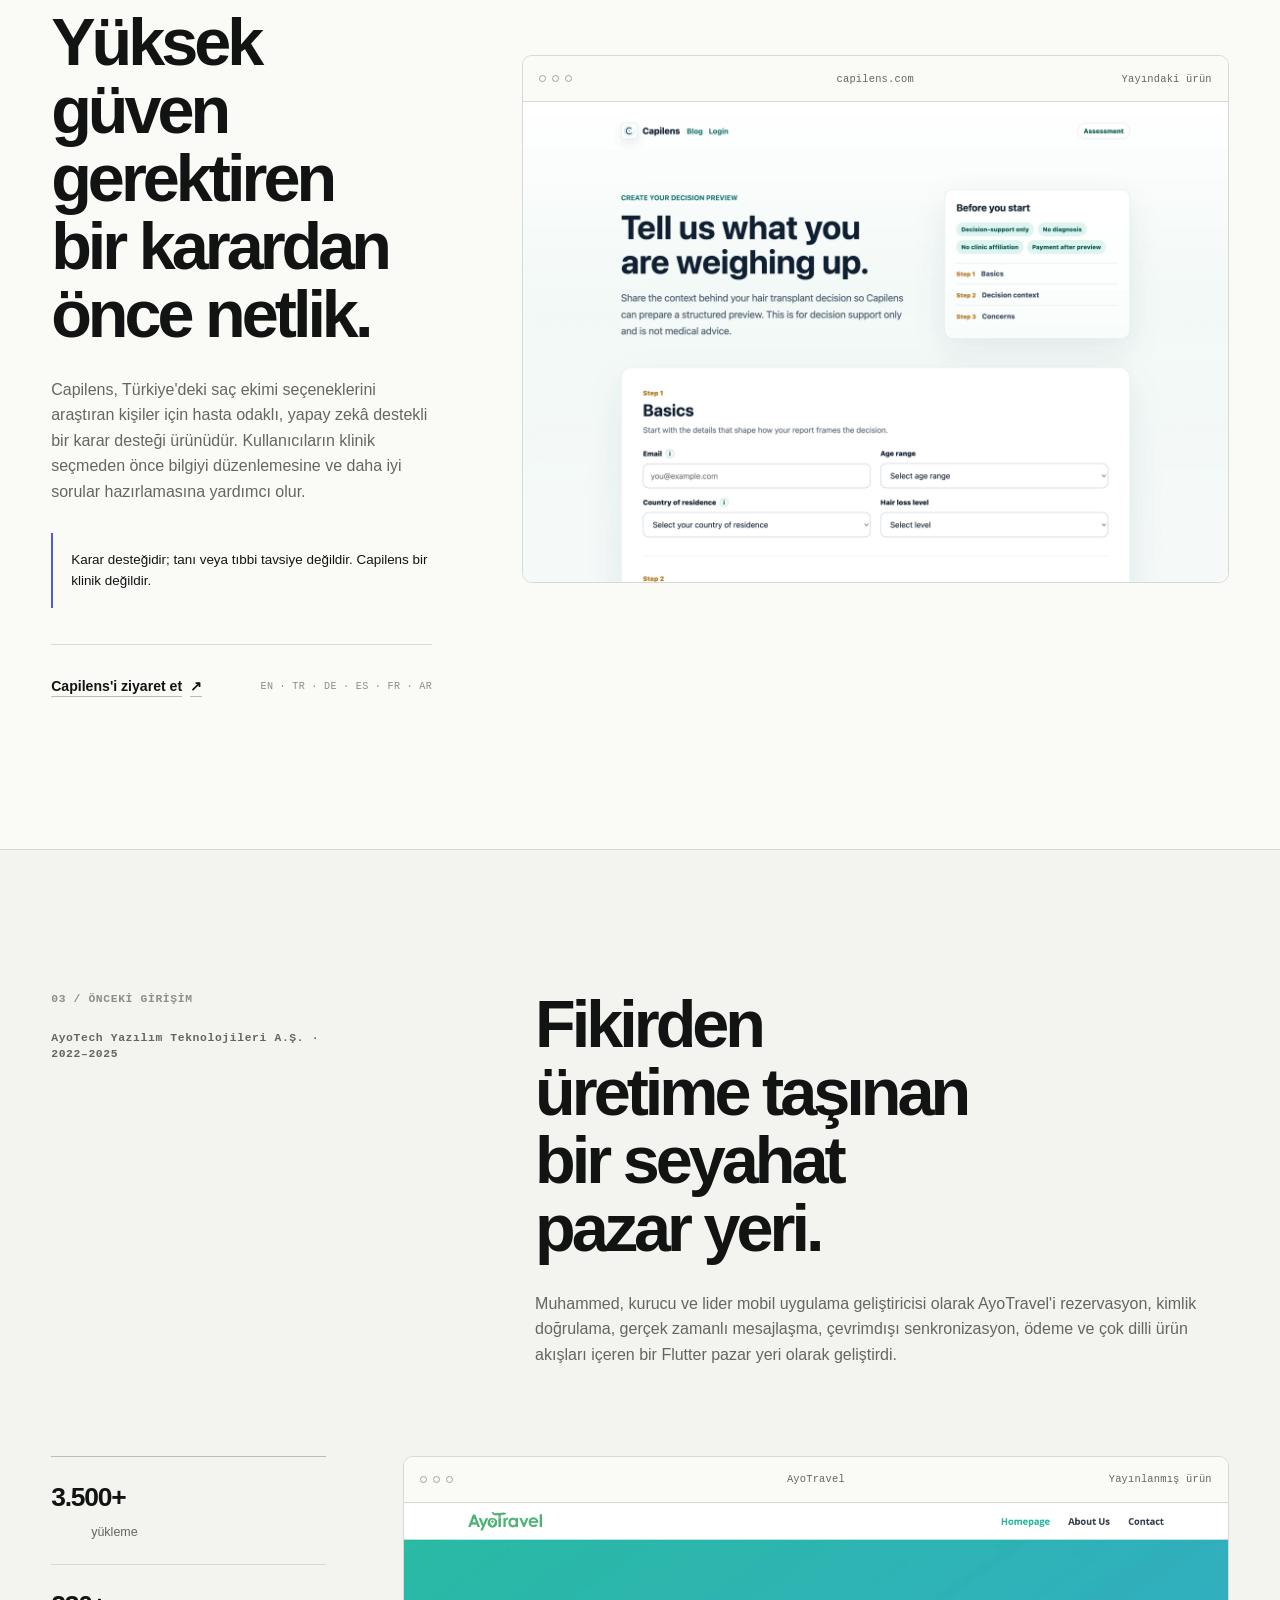
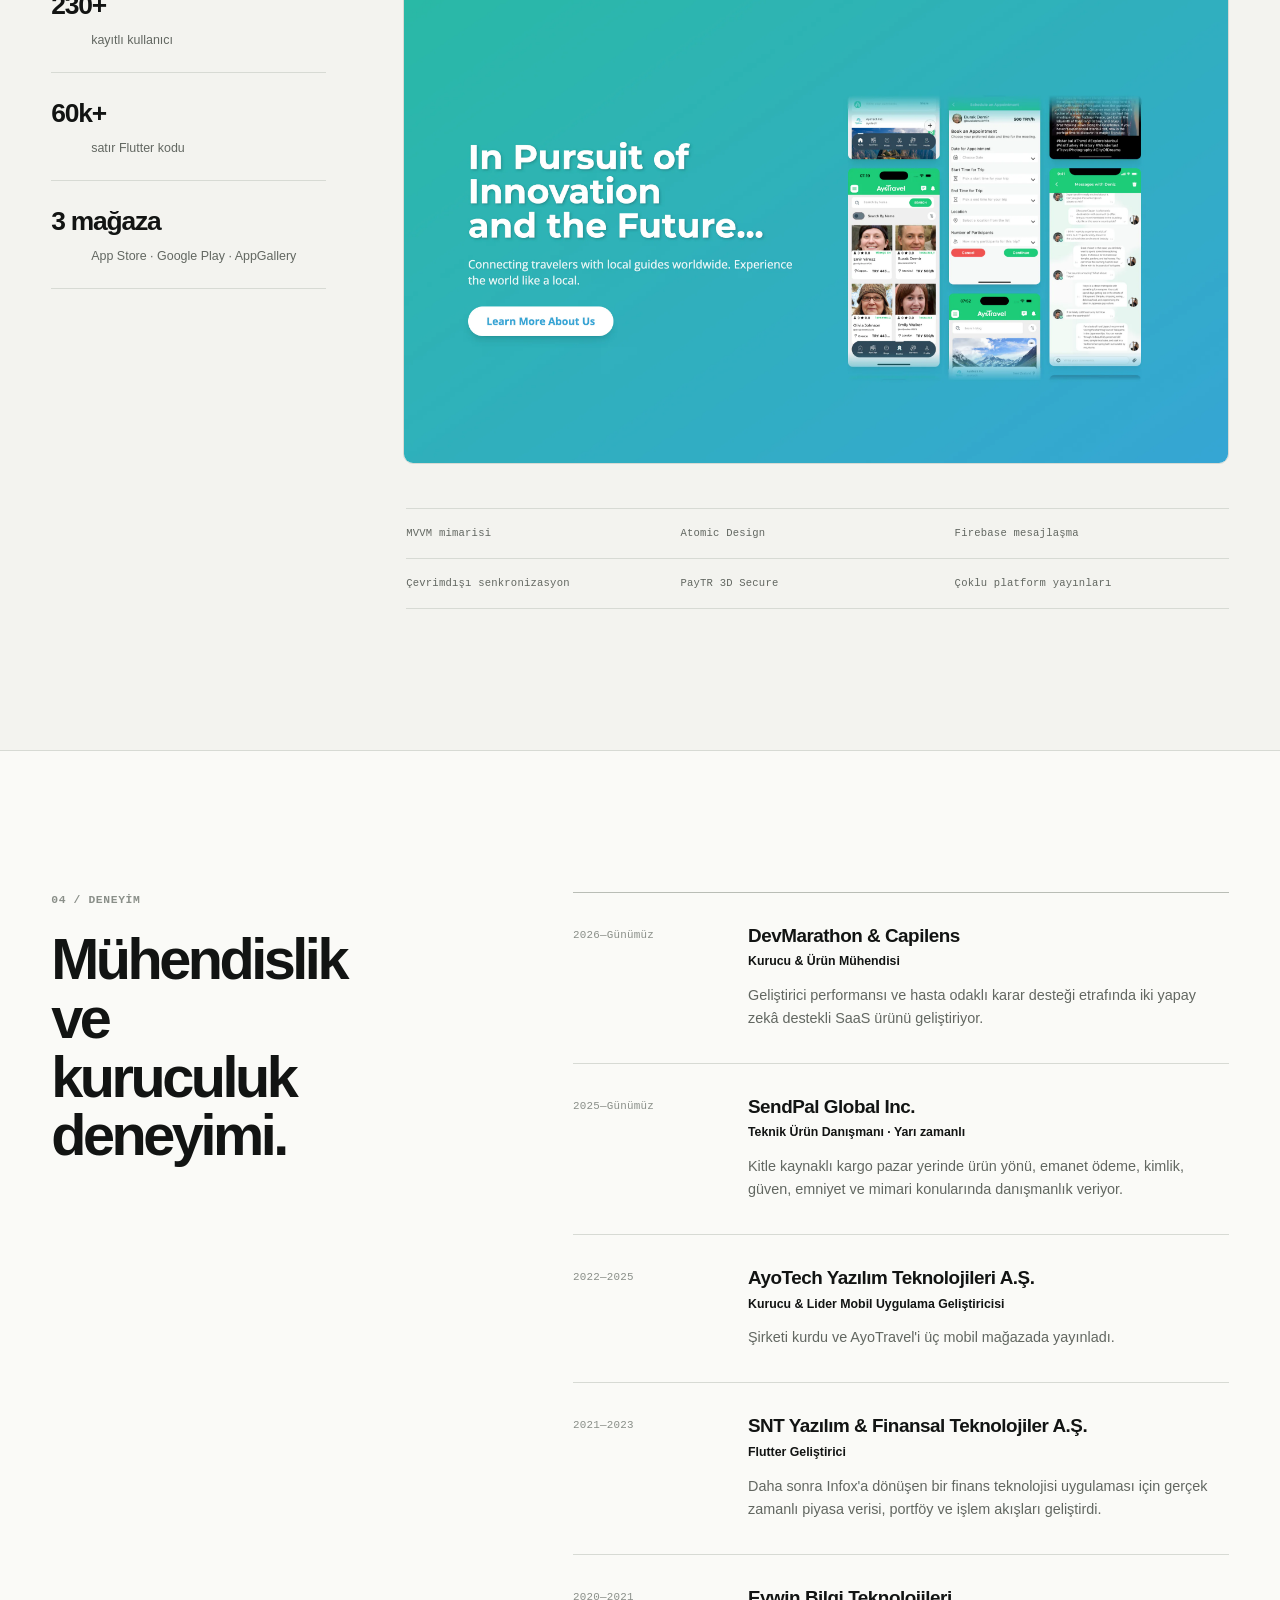
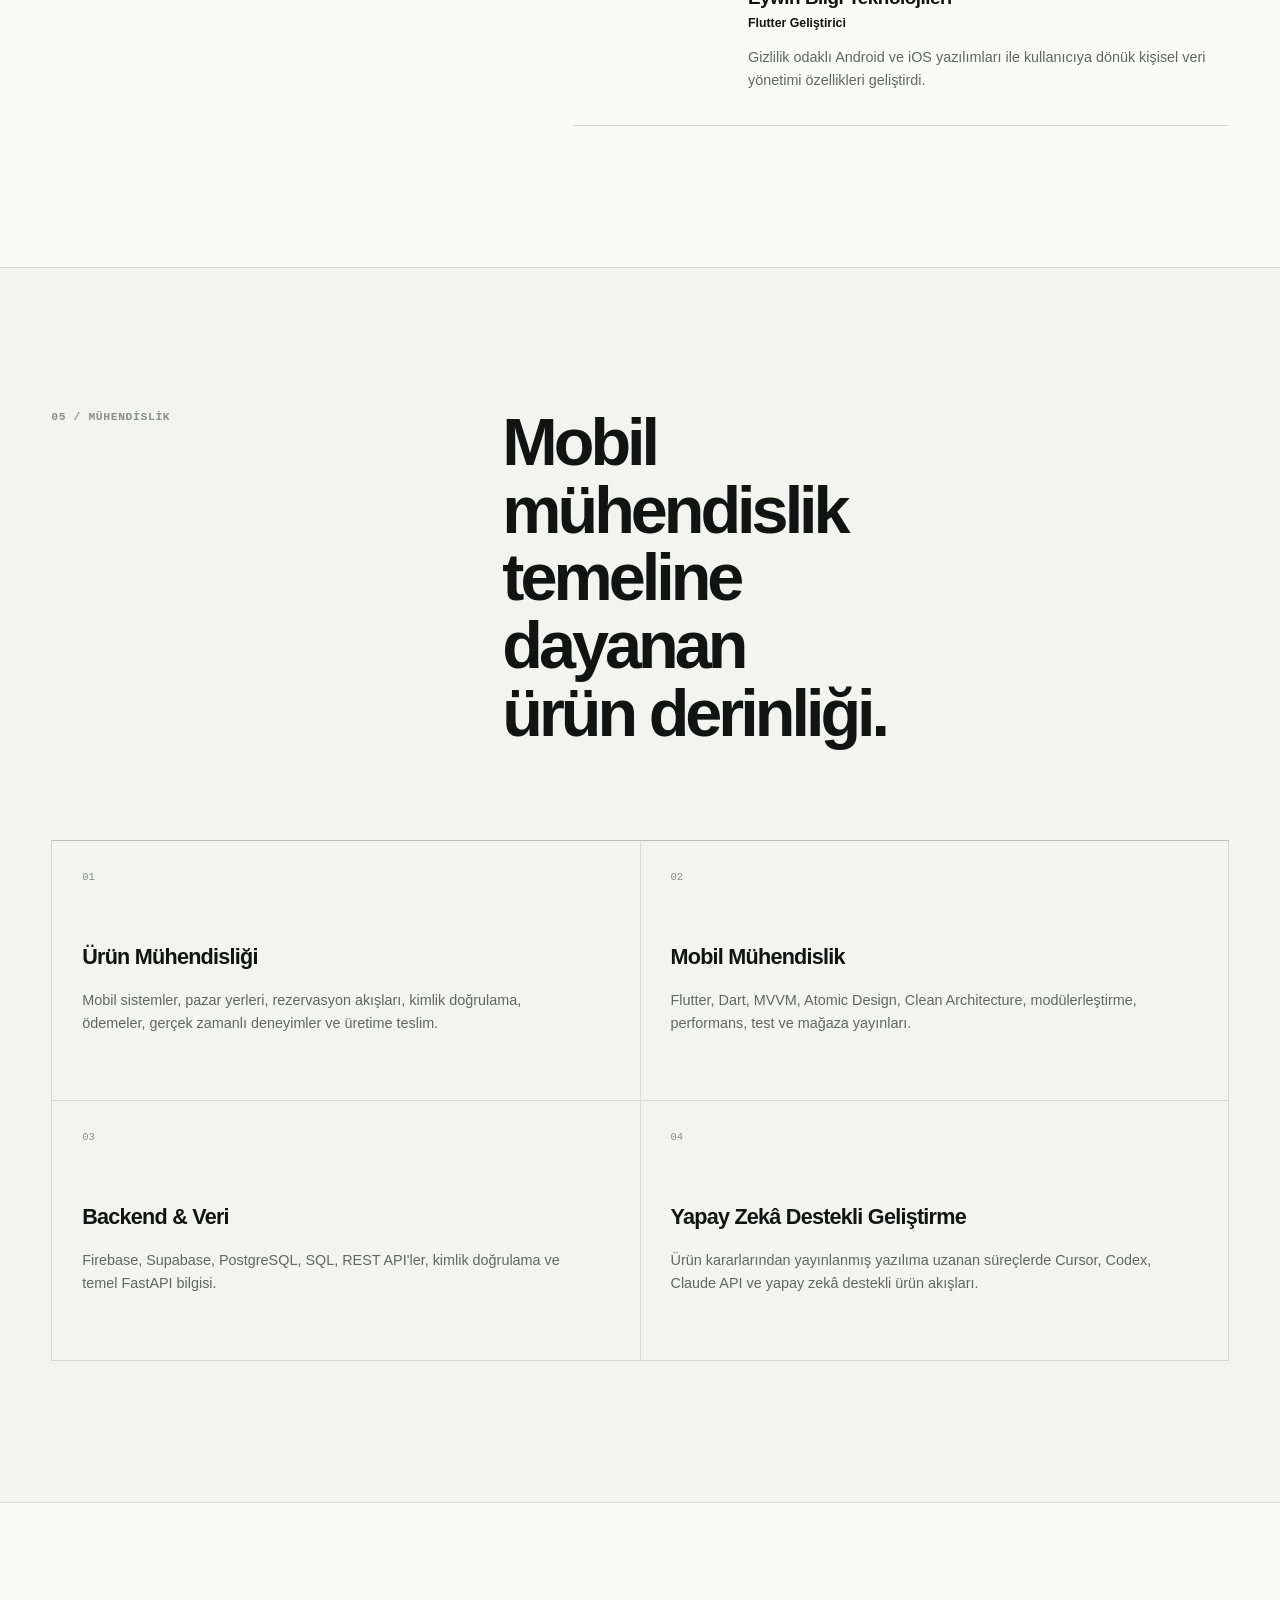
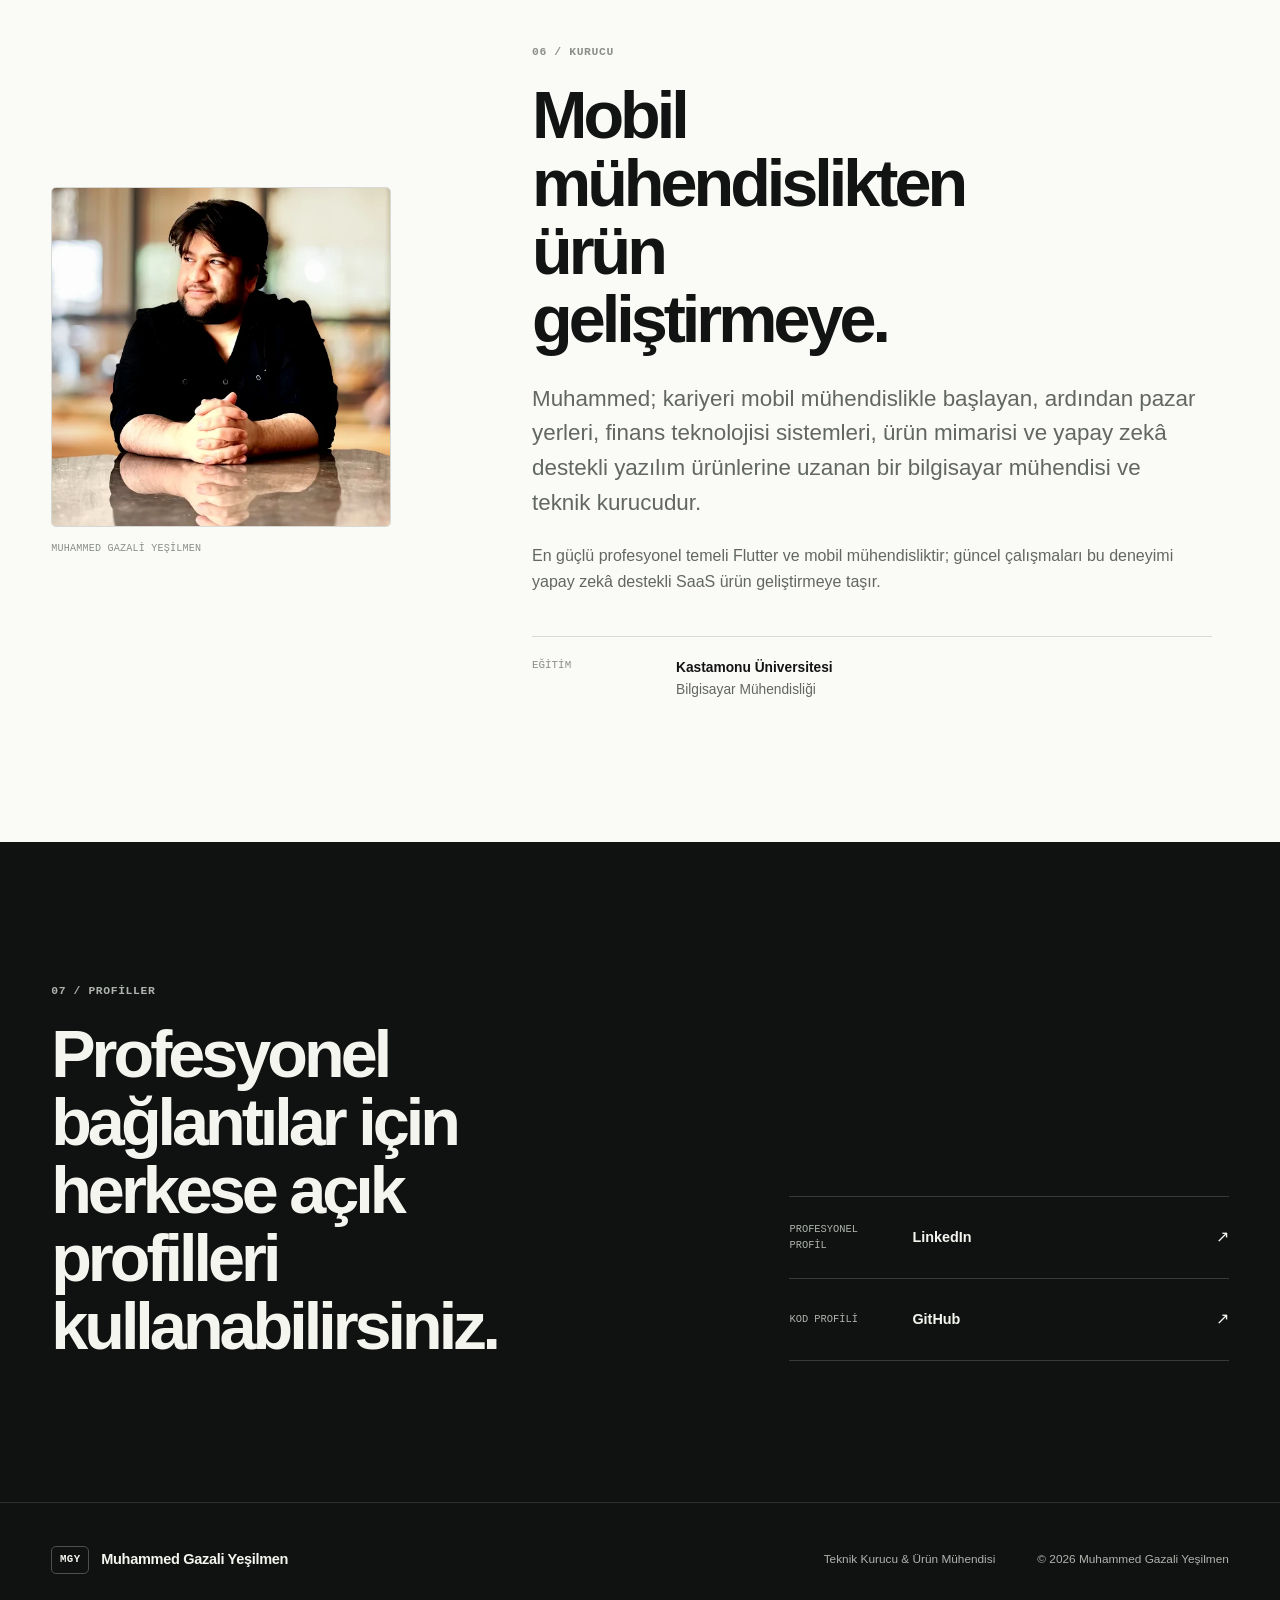
==== commit f68576ec: "Initial commit" ====
--- a/tr/index.html
+++ b/tr/index.html
@@ -3,8 +3,8 @@
 <head>
   <meta charset="utf-8">
   <meta name="viewport" content="width=device-width, initial-scale=1">
-  <title>Muhammed Gazali Yeşilmen | Teknik kurucu ve ürün geliştirici</title>
-  <meta name="description" content="Muhammed Gazali Yeşilmen; DevMarathon, Capilens ve AyoTravel ile geliştirici performansı, karar desteği ve seyahat teknolojisi alanlarında ürünler geliştiriyor.">
+  <title>Muhammed Gazali Yeşilmen — Teknik Kurucu &amp; Ürün Mühendisi</title>
+  <meta name="description" content="Muhammed Gazali Yeşilmen; DevMarathon ve Capilens'i geliştiren, mobil ve ürün mühendisliğinde 5 yılı aşkın deneyime sahip teknik kurucu ve ürün mühendisi.">
   <link rel="canonical" href="https://muhammedyesilmen.com/tr/">
   <link rel="alternate" hreflang="en" href="https://muhammedyesilmen.com/">
   <link rel="alternate" hreflang="tr" href="https://muhammedyesilmen.com/tr/">
@@ -12,273 +12,363 @@
   <meta property="og:type" content="website">
   <meta property="og:locale" content="tr_TR">
   <meta property="og:site_name" content="Muhammed Gazali Yeşilmen">
-  <meta property="og:title" content="Muhammed Gazali Yeşilmen | Teknik kurucu ve ürün geliştirici">
-  <meta property="og:description" content="Muhammed Gazali Yeşilmen; DevMarathon, Capilens ve AyoTravel ile geliştirici performansı, karar desteği ve seyahat teknolojisi alanlarında ürünler geliştiriyor.">
+  <meta property="og:title" content="Muhammed Gazali Yeşilmen — Teknik Kurucu &amp; Ürün Mühendisi">
+  <meta property="og:description" content="Uygulama, güven ve daha iyi kararlar etrafında yazılım ürünleri geliştiriyorum.">
   <meta property="og:url" content="https://muhammedyesilmen.com/tr/">
   <meta property="og:image" content="https://muhammedyesilmen.com/assets/images/social-preview.png">
   <meta property="og:image:width" content="1200">
   <meta property="og:image:height" content="630">
+  <meta property="og:image:alt" content="Muhammed Gazali Yeşilmen — Teknik Kurucu ve Ürün Mühendisi">
   <meta name="twitter:card" content="summary_large_image">
-  <meta name="twitter:title" content="Muhammed Gazali Yeşilmen | Teknik kurucu ve ürün geliştirici">
-  <meta name="twitter:description" content="Muhammed Gazali Yeşilmen; DevMarathon, Capilens ve AyoTravel ile geliştirici performansı, karar desteği ve seyahat teknolojisi alanlarında ürünler geliştiriyor.">
+  <meta name="twitter:title" content="Muhammed Gazali Yeşilmen — Teknik Kurucu &amp; Ürün Mühendisi">
+  <meta name="twitter:description" content="Uygulama, güven ve daha iyi kararlar etrafında yazılım ürünleri geliştiriyorum.">
   <meta name="twitter:image" content="https://muhammedyesilmen.com/assets/images/social-preview.png">
-  <meta name="theme-color" content="#f4efe7">
+  <meta name="theme-color" content="#f3f3ef">
   <link rel="icon" href="../assets/images/favicon.svg" type="image/svg+xml">
-  <link rel="preload" as="image" href="../assets/images/founder-portrait-760.webp" imagesrcset="../assets/images/founder-portrait-520.webp 520w, ../assets/images/founder-portrait-760.webp 760w, ../assets/images/founder-portrait-1000.webp 1000w" imagesizes="(max-width: 720px) 86vw, 38vw">
   <link rel="stylesheet" href="../assets/css/styles.css">
-  <script type="application/ld+json">{"@context":"https://schema.org","@graph":[{"@type":"Person","@id":"https://muhammedyesilmen.com/#person","name":"Muhammed Gazali Yeşilmen","url":"https://muhammedyesilmen.com","jobTitle":"Teknik kurucu","sameAs":["https://www.linkedin.com/in/muhammedyesilmen/","https://github.com/mgy-programmer"],"knowsAbout":["Geliştirici değerlendirme","Yapay zekâ destekli karar desteği","Seyahat teknolojisi","Mobil ürün geliştirme","Pazar yeri ürünleri"]},{"@type":"WebSite","@id":"https://muhammedyesilmen.com/#website","name":"Muhammed Gazali Yeşilmen","url":"https://muhammedyesilmen.com","inLanguage":"tr","publisher":{"@id":"https://muhammedyesilmen.com/#person"}},{"@type":"ItemList","@id":"https://muhammedyesilmen.com/tr/#ventures-list","name":"Aktif girişimler","itemListElement":[{"@type":"ListItem","position":1,"name":"DevMarathon","url":"https://www.devmarathon.com/"},{"@type":"ListItem","position":2,"name":"Capilens","url":"https://capilens.com/"},{"@type":"ListItem","position":3,"name":"AyoTravel","url":"https://ayotechcorp.com/"}]}]}</script>
+  <script type="application/ld+json">
+    {
+      "@context": "https://schema.org",
+      "@graph": [
+        {
+          "@type": "Person",
+          "@id": "https://muhammedyesilmen.com/#person",
+          "name": "Muhammed Gazali Yeşilmen",
+          "url": "https://muhammedyesilmen.com/",
+          "jobTitle": "Teknik Kurucu ve Ürün Mühendisi",
+          "sameAs": [
+            "https://www.linkedin.com/in/muhammedyesilmen/",
+            "https://github.com/mgy-programmer"
+          ],
+          "alumniOf": {
+            "@type": "CollegeOrUniversity",
+            "name": "Kastamonu Üniversitesi"
+          },
+          "knowsAbout": [
+            "Flutter",
+            "Mobil mühendislik",
+            "Ürün mühendisliği",
+            "Pazar yerleri",
+            "Gerçek zamanlı sistemler",
+            "Ödeme entegrasyonları",
+            "Yapay zekâ destekli ürün geliştirme"
+          ]
+        },
+        {
+          "@type": "WebSite",
+          "@id": "https://muhammedyesilmen.com/#website",
+          "name": "Muhammed Gazali Yeşilmen",
+          "url": "https://muhammedyesilmen.com/tr/",
+          "inLanguage": "tr",
+          "publisher": { "@id": "https://muhammedyesilmen.com/#person" }
+        }
+      ]
+    }
+  </script>
   <script src="../assets/js/site.js" defer></script>
 </head>
-<body data-locale="tr" data-alternate-path="../index.html">
-  
-    <a class="skip-link" href="#main">Ana içeriğe geç</a>
-    <header class="site-header" data-site-header>
-      <div class="site-header__inner">
-        <a class="wordmark" href="index.html" aria-label="Muhammed Gazali Yeşilmen">
-          <span class="wordmark__mark" aria-hidden="true">MGY</span>
-          <span class="wordmark__name">Muhammed Gazali Yeşilmen</span>
-        </a>
-        <div class="site-header__desktop">
-          <nav class="primary-nav" aria-label="Ana navigasyon"><a href="#ventures">Girişimler</a><a href="#perspective">Bakış</a><a href="#background">Arka plan</a><a href="#profiles">Profiller</a></nav>
-          
-    <nav class="language-switch" aria-label="Dil">
-      <a class="language-switch__item" href="../index.html" hreflang="en" lang="en" data-locale-link="en" aria-current="false">EN</a>
-      <span aria-hidden="true">/</span>
-      <a class="language-switch__item is-active" href="index.html" hreflang="tr" lang="tr" data-locale-link="tr" aria-current="true">TR</a>
-    </nav>
-  
-        </div>
-        <button class="menu-button" type="button" aria-expanded="false" aria-controls="mobile-menu" data-menu-button>
-          <span>Menü</span>
-          <span class="menu-button__lines" aria-hidden="true"></span>
-        </button>
-      </div>
-      <div class="mobile-menu" id="mobile-menu" hidden data-mobile-menu>
-        <div class="mobile-menu__panel" role="dialog" aria-modal="true" aria-label="Menü">
-          <div class="mobile-menu__top">
-            <span>Muhammed Gazali Yeşilmen</span>
-            <button class="mobile-menu__close" type="button" data-menu-close>Menüyü kapat</button>
-          </div>
-          <nav class="mobile-menu__nav" aria-label="Ana navigasyon"><a href="#ventures">Girişimler</a><a href="#perspective">Bakış</a><a href="#background">Arka plan</a><a href="#profiles">Profiller</a></nav>
-          
-    <nav class="language-switch" aria-label="Dil">
-      <a class="language-switch__item" href="../index.html" hreflang="en" lang="en" data-locale-link="en" aria-current="false">EN</a>
-      <span aria-hidden="true">/</span>
-      <a class="language-switch__item is-active" href="index.html" hreflang="tr" lang="tr" data-locale-link="tr" aria-current="true">TR</a>
-    </nav>
-  
-        </div>
-      </div>
-    </header>
-  
+<body data-locale="tr">
+  <a class="skip-link" href="#main">Ana içeriğe geç</a>
+
+  <header class="site-header" data-site-header>
+    <div class="header-inner">
+      <a class="brand" href="#top" aria-label="Muhammed Gazali Yeşilmen, ana sayfa">
+        <span class="brand-mark" aria-hidden="true">MGY</span>
+        <span class="brand-name">Muhammed Yeşilmen</span>
+      </a>
+
+      <div class="header-desktop">
+        <nav class="primary-nav" aria-label="Ana navigasyon">
+          <a href="#work">Ürünler</a>
+          <a href="#experience">Deneyim</a>
+          <a href="#about">Hakkında</a>
+          <a href="#contact">Profiller</a>
+        </nav>
+        <nav class="language-switch" aria-label="Dil seçimi">
+          <a href="../index.html" lang="en" hreflang="en" data-locale-link="en">EN</a>
+          <span aria-hidden="true">/</span>
+          <a class="is-active" href="index.html" lang="tr" hreflang="tr" data-locale-link="tr" aria-current="page">TR</a>
+        </nav>
+      </div>
+
+      <button class="menu-button" type="button" aria-expanded="false" aria-controls="mobile-menu" data-menu-button>
+        <span>Menü</span>
+        <span class="menu-icon" aria-hidden="true"><i></i><i></i></span>
+      </button>
+    </div>
+
+    <div class="mobile-menu" id="mobile-menu" data-mobile-menu hidden>
+      <div class="mobile-menu-panel" role="dialog" aria-modal="true" aria-label="Navigasyon menüsü">
+        <div class="mobile-menu-head">
+          <span class="brand-mark" aria-hidden="true">MGY</span>
+          <button class="menu-close" type="button" data-menu-close>Kapat</button>
+        </div>
+        <nav class="mobile-nav" aria-label="Mobil navigasyon">
+          <a href="#work"><span>01</span>Ürünler</a>
+          <a href="#experience"><span>02</span>Deneyim</a>
+          <a href="#about"><span>03</span>Hakkında</a>
+          <a href="#contact"><span>04</span>Profiller</a>
+        </nav>
+        <nav class="language-switch language-switch-mobile" aria-label="Dil seçimi">
+          <a href="../index.html" lang="en" hreflang="en" data-locale-link="en">English</a>
+          <a class="is-active" href="index.html" lang="tr" hreflang="tr" data-locale-link="tr" aria-current="page">Türkçe</a>
+        </nav>
+      </div>
+    </div>
+  </header>
+
   <main id="main">
-    
-    <section class="hero section-pad" aria-labelledby="hero-title">
-      <div class="hero__grid content-grid">
-        <div class="hero__copy">
-          <p class="eyebrow">Teknik kurucu / Ürün geliştirici</p>
-          <h1 id="hero-title">Muhammed Gazali Yeşilmen</h1>
-          <p class="hero__statement">Uygulama, güven ve daha net kararlar etrafında ürünler geliştiriyorum.</p>
-          <p class="hero__body">DevMarathon, Capilens ve AyoTravel üzerinden geliştirici değerlendirme, medikal seyahat karar desteği ve seyahat teknolojisi alanlarında çalışıyorum.</p>
-          <div class="hero__products" aria-label="Aktif girişimler">
-            <a class="hero-product-link" href="https://www.devmarathon.com/" target="_blank" rel="noopener noreferrer">DevMarathon</a><a class="hero-product-link" href="https://capilens.com/" target="_blank" rel="noopener noreferrer">Capilens</a><a class="hero-product-link" href="https://ayotechcorp.com/" target="_blank" rel="noopener noreferrer">AyoTravel</a>
-          </div>
-        </div>
+    <section class="hero" id="top" aria-labelledby="hero-title">
+      <div class="shell hero-grid">
+        <div class="hero-copy">
+          <p class="kicker"><span class="status-dot" aria-hidden="true"></span>Teknik Kurucu · Ürün Mühendisi</p>
+          <h1 id="hero-title">Uygulama, güven ve daha iyi kararlar etrafında yazılım ürünleri geliştiriyorum.</h1>
+          <div class="hero-bottom">
+            <p>Muhammed; mobil ürünler, finans teknolojileri, pazar yerleri ve üretim ortamındaki yazılımları kapsayan mühendislik geçmişiyle DevMarathon ve Capilens'in kurucusudur.</p>
+            <div class="action-row">
+              <a class="button button-primary" href="#work">Seçili ürünler</a>
+              <a class="text-link" href="https://www.linkedin.com/in/muhammedyesilmen/" target="_blank" rel="noopener noreferrer">LinkedIn<span aria-hidden="true">↗</span></a>
+            </div>
+          </div>
+        </div>
+
+        <aside class="current-note" aria-label="Güncel odak">
+          <p class="note-label">Şu an geliştirdiğim</p>
+          <a href="https://www.devmarathon.com/" target="_blank" rel="noopener noreferrer">
+            <span>01</span>
+            <strong>DevMarathon</strong>
+            <small>Geliştirici performansı</small>
+          </a>
+          <a href="https://capilens.com/" target="_blank" rel="noopener noreferrer">
+            <span>02</span>
+            <strong>Capilens</strong>
+            <small>Karar desteği</small>
+          </a>
+        </aside>
+      </div>
+    </section>
+
+    <section class="proof" aria-label="Seçili kanıtlar">
+      <div class="shell proof-grid">
+        <div class="proof-intro"><span>Seçili kanıtlar</span><i aria-hidden="true"></i></div>
+        <div class="proof-item"><strong>5+</strong><span>yıllık profesyonel<br>yazılım deneyimi</span></div>
+        <div class="proof-item"><strong>3</strong><span>ürün geliştirildi<br>ve yayınlandı</span></div>
+        <div class="proof-item"><strong>3.500+</strong><span>AyoTravel<br>yüklemesi</span></div>
+        <div class="proof-item"><strong>3</strong><span>mobil mağazada<br>yayın</span></div>
+      </div>
+    </section>
+
+    <section class="flagship section-dark" id="work" aria-labelledby="devmarathon-title">
+      <div class="shell">
+        <div class="section-heading section-heading-light">
+          <p class="section-index">01 / Ana ürün</p>
+          <div>
+            <p class="product-status"><span aria-hidden="true"></span>Güncel · Kurucu &amp; Ürün Mühendisi</p>
+            <h2 id="devmarathon-title">Geliştiricileri gerçek uygulama üzerinden değerlendirin.</h2>
+            <p>DevMarathon, yapay zekâ destekli bir geliştirici görev platformudur. Geliştiriciler yapılandırılmış 72 saatlik ürün geliştirme maratonlarını tamamlar; kurumlar ise yalnızca özgeçmiş ve görüşmelere değil, teslim edilen işe dayanan işe alım görevleri düzenleyebilir.</p>
+            <div class="inline-facts" aria-label="DevMarathon odak alanları">
+              <span>Yapılandırılmış ürün görevleri</span>
+              <span>Ortaya konan işin kanıtı</span>
+              <span>Geliştirici değerlendirmesi</span>
+            </div>
+            <a class="button button-light" href="https://www.devmarathon.com/" target="_blank" rel="noopener noreferrer">DevMarathon'u ziyaret et <span aria-hidden="true">↗</span></a>
+          </div>
+        </div>
+
+        <figure class="browser-frame browser-frame-dark">
+          <figcaption class="browser-bar">
+            <span class="browser-controls" aria-hidden="true"><i></i><i></i><i></i></span>
+            <span>devmarathon.com</span>
+            <span class="browser-meta">Yayındaki ürün</span>
+          </figcaption>
+          <picture>
+            <source type="image/webp" srcset="../assets/images/product-devmarathon.webp">
+            <img src="../assets/images/product-devmarathon.png" width="2880" height="2160" alt="DevMarathon işe alım demosunda şirket görev tanımı, aday çalışma alanı ve yapılandırılmış değerlendirme kanıtları görülüyor." loading="lazy" decoding="async">
+          </picture>
+        </figure>
+      </div>
+    </section>
+
+    <section class="product-section" id="capilens" aria-labelledby="capilens-title">
+      <div class="shell product-grid">
+        <div class="product-copy">
+          <p class="section-index">02 / Güncel ürün</p>
+          <p class="product-status"><span aria-hidden="true"></span>Kurucu &amp; Ürün Mühendisi · Mart 2026'dan beri</p>
+          <h2 id="capilens-title">Yüksek güven gerektiren bir karardan önce netlik.</h2>
+          <p>Capilens, Türkiye'deki saç ekimi seçeneklerini araştıran kişiler için hasta odaklı, yapay zekâ destekli bir karar desteği ürünüdür. Kullanıcıların klinik seçmeden önce bilgiyi düzenlemesine ve daha iyi sorular hazırlamasına yardımcı olur.</p>
+          <p class="boundary-note">Karar desteğidir; tanı veya tıbbi tavsiye değildir. Capilens bir klinik değildir.</p>
+          <div class="product-footer">
+            <a class="text-link" href="https://capilens.com/" target="_blank" rel="noopener noreferrer">Capilens'i ziyaret et<span aria-hidden="true">↗</span></a>
+            <span>EN · TR · DE · ES · FR · AR</span>
+          </div>
+        </div>
+
+        <figure class="browser-frame">
+          <figcaption class="browser-bar">
+            <span class="browser-controls" aria-hidden="true"><i></i><i></i><i></i></span>
+            <span>capilens.com</span>
+            <span class="browser-meta">Yayındaki ürün</span>
+          </figcaption>
+          <picture>
+            <source type="image/webp" srcset="../assets/images/product-capilens.webp">
+            <img src="../assets/images/product-capilens.png" width="2880" height="1960" alt="Capilens değerlendirmesinde karar önizleme adımları ve boş hasta karar desteği formu görülüyor." loading="lazy" decoding="async">
+          </picture>
+        </figure>
+      </div>
+    </section>
+
+    <section class="previous-venture" id="ayotravel" aria-labelledby="ayotravel-title">
+      <div class="shell">
+        <div class="case-heading">
+          <div>
+            <p class="section-index">03 / Önceki girişim</p>
+            <p class="case-period">AyoTech Yazılım Teknolojileri A.Ş. · 2022–2025</p>
+          </div>
+          <div>
+            <h2 id="ayotravel-title">Fikirden üretime taşınan bir seyahat pazar yeri.</h2>
+            <p>Muhammed, kurucu ve lider mobil uygulama geliştiricisi olarak AyoTravel'i rezervasyon, kimlik doğrulama, gerçek zamanlı mesajlaşma, çevrimdışı senkronizasyon, ödeme ve çok dilli ürün akışları içeren bir Flutter pazar yeri olarak geliştirdi.</p>
+          </div>
+        </div>
+
+        <div class="case-layout">
+          <dl class="case-stats">
+            <div><dt>3.500+</dt><dd>yükleme</dd></div>
+            <div><dt>230+</dt><dd>kayıtlı kullanıcı</dd></div>
+            <div><dt>60k+</dt><dd>satır Flutter kodu</dd></div>
+            <div><dt>3 mağaza</dt><dd>App Store · Google Play · AppGallery</dd></div>
+          </dl>
+          <figure class="browser-frame browser-frame-compact">
+            <figcaption class="browser-bar">
+              <span class="browser-controls" aria-hidden="true"><i></i><i></i><i></i></span>
+              <span>AyoTravel</span>
+              <span class="browser-meta">Yayınlanmış ürün</span>
+            </figcaption>
+            <picture>
+              <source type="image/webp" srcset="../assets/images/product-ayotravel.webp">
+              <img src="../assets/images/product-ayotravel.png" width="2880" height="1960" alt="Güncel AyoTravel sunumunda mobil uygulamanın rehber keşfi, randevu, içerik ve gerçek zamanlı mesajlaşma ekranları görülüyor." loading="lazy" decoding="async">
+            </picture>
+          </figure>
+        </div>
+
+        <ul class="case-capabilities" aria-label="AyoTravel mühendislik ayrıntıları">
+          <li>MVVM mimarisi</li>
+          <li>Atomic Design</li>
+          <li>Firebase mesajlaşma</li>
+          <li>Çevrimdışı senkronizasyon</li>
+          <li>PayTR 3D Secure</li>
+          <li>Çoklu platform yayınları</li>
+        </ul>
+      </div>
+    </section>
+
+    <section class="experience" id="experience" aria-labelledby="experience-title">
+      <div class="shell editorial-grid">
+        <div class="sticky-heading">
+          <p class="section-index">04 / Deneyim</p>
+          <h2 id="experience-title">Mühendislik ve kuruculuk deneyimi.</h2>
+        </div>
+
+        <ol class="timeline">
+          <li>
+            <time datetime="2026-03">2026—Günümüz</time>
+            <div><h3>DevMarathon &amp; Capilens</h3><p class="role">Kurucu &amp; Ürün Mühendisi</p><p>Geliştirici performansı ve hasta odaklı karar desteği etrafında iki yapay zekâ destekli SaaS ürünü geliştiriyor.</p></div>
+          </li>
+          <li>
+            <time datetime="2025-09">2025—Günümüz</time>
+            <div><h3>SendPal Global Inc.</h3><p class="role">Teknik Ürün Danışmanı · Yarı zamanlı</p><p>Kitle kaynaklı kargo pazar yerinde ürün yönü, emanet ödeme, kimlik, güven, emniyet ve mimari konularında danışmanlık veriyor.</p></div>
+          </li>
+          <li>
+            <time datetime="2022-09">2022—2025</time>
+            <div><h3>AyoTech Yazılım Teknolojileri A.Ş.</h3><p class="role">Kurucu &amp; Lider Mobil Uygulama Geliştiricisi</p><p>Şirketi kurdu ve AyoTravel'i üç mobil mağazada yayınladı.</p></div>
+          </li>
+          <li>
+            <time datetime="2021-11">2021—2023</time>
+            <div><h3>SNT Yazılım &amp; Finansal Teknolojiler A.Ş.</h3><p class="role">Flutter Geliştirici</p><p>Daha sonra Infox'a dönüşen bir finans teknolojisi uygulaması için gerçek zamanlı piyasa verisi, portföy ve işlem akışları geliştirdi.</p></div>
+          </li>
+          <li>
+            <time datetime="2020-07">2020—2021</time>
+            <div><h3>Eywin Bilgi Teknolojileri</h3><p class="role">Flutter Geliştirici</p><p>Gizlilik odaklı Android ve iOS yazılımları ile kullanıcıya dönük kişisel veri yönetimi özellikleri geliştirdi.</p></div>
+          </li>
+        </ol>
+      </div>
+    </section>
+
+    <section class="capabilities" aria-labelledby="capabilities-title">
+      <div class="shell">
+        <div class="section-heading-compact">
+          <p class="section-index">05 / Mühendislik</p>
+          <h2 id="capabilities-title">Mobil mühendislik temeline dayanan ürün derinliği.</h2>
+        </div>
+
+        <div class="capability-grid">
+          <article>
+            <span>01</span>
+            <h3>Ürün Mühendisliği</h3>
+            <p>Mobil sistemler, pazar yerleri, rezervasyon akışları, kimlik doğrulama, ödemeler, gerçek zamanlı deneyimler ve üretime teslim.</p>
+          </article>
+          <article>
+            <span>02</span>
+            <h3>Mobil Mühendislik</h3>
+            <p>Flutter, Dart, MVVM, Atomic Design, Clean Architecture, modülerleştirme, performans, test ve mağaza yayınları.</p>
+          </article>
+          <article>
+            <span>03</span>
+            <h3>Backend &amp; Veri</h3>
+            <p>Firebase, Supabase, PostgreSQL, SQL, REST API'ler, kimlik doğrulama ve temel FastAPI bilgisi.</p>
+          </article>
+          <article>
+            <span>04</span>
+            <h3>Yapay Zekâ Destekli Geliştirme</h3>
+            <p>Ürün kararlarından yayınlanmış yazılıma uzanan süreçlerde Cursor, Codex, Claude API ve yapay zekâ destekli ürün akışları.</p>
+          </article>
+        </div>
+      </div>
+    </section>
+
+    <section class="about" id="about" aria-labelledby="about-title">
+      <div class="shell about-grid">
         <figure class="portrait-frame">
           <picture>
-            <source type="image/webp" srcset="../assets/images/founder-portrait-520.webp 520w, ../assets/images/founder-portrait-760.webp 760w, ../assets/images/founder-portrait-1000.webp 1000w" sizes="(max-width: 720px) 86vw, 38vw">
-            <source type="image/jpeg" srcset="../assets/images/founder-portrait-520.jpg 520w, ../assets/images/founder-portrait-760.jpg 760w, ../assets/images/founder-portrait-1000.jpg 1000w" sizes="(max-width: 720px) 86vw, 38vw">
-            <img src="../assets/images/founder-portrait-760.jpg" width="1000" height="1000" alt="Muhammed Gazali Yeşilmen masada otururken yana doğru bakıyor." fetchpriority="high">
+            <source type="image/webp" srcset="../assets/images/founder-portrait-520.webp 520w, ../assets/images/founder-portrait-760.webp 760w, ../assets/images/founder-portrait-1000.webp 1000w" sizes="(max-width: 700px) calc(100vw - 40px), 340px">
+            <source type="image/jpeg" srcset="../assets/images/founder-portrait-520.jpg 520w, ../assets/images/founder-portrait-760.jpg 760w, ../assets/images/founder-portrait-1000.jpg 1000w" sizes="(max-width: 700px) calc(100vw - 40px), 340px">
+            <img src="../assets/images/founder-portrait-520.jpg" width="520" height="520" alt="Muhammed Gazali Yeşilmen'in portresi." loading="lazy" decoding="async">
           </picture>
-          <figcaption>Teknik kurucu / Ürün geliştirici</figcaption>
+          <figcaption>Muhammed Gazali Yeşilmen</figcaption>
         </figure>
-      </div>
-    </section>
-  
-    
-    <section class="ventures section-pad" id="ventures" aria-labelledby="ventures-title">
-      <div class="content-grid">
-        <div class="section-intro">
-          <p class="eyebrow">Aktif girişimler</p>
-          <h2 id="ventures-title">Üç ürün, aynı disiplinin farklı yansımaları.</h2>
-          <p>Ürünler farklı pazarlarda yer alıyor; ortak nokta ise dağınık, görünmeyen veya karar vermesi zor konuları daha anlaşılır hale getirme çabası.</p>
-        </div>
-        <div class="venture-grid">
-        <article class="venture-card" data-accent="dev">
-          <div class="venture-card__index">01</div>
-          <div>
-            <p class="venture-card__role">Ana girişim</p>
-            <h3>DevMarathon</h3>
-            <p>Geliştirici performansını görünür kanıta dönüştüren yapılandırılmış yazılım görevleri.</p>
-            <a class="text-link" href="https://www.devmarathon.com/" target="_blank" rel="noopener noreferrer">DevMarathon&#39;u ziyaret et</a>
-          </div>
-        </article>
-      
-        <article class="venture-card" data-accent="cap">
-          <div class="venture-card__index">02</div>
-          <div>
-            <p class="venture-card__role">Yapay zekâ destekli karar desteği</p>
-            <h3>Capilens</h3>
-            <p>Türkiye&#39;de saç ekimi planlamasıyla başlayan, yurt dışındaki tedavi seçeneklerini değerlendiren kişiler için karar desteği.</p>
-            <a class="text-link" href="https://capilens.com/" target="_blank" rel="noopener noreferrer">Capilens&#39;i görüntüle</a>
-          </div>
-        </article>
-      
-        <article class="venture-card" data-accent="ayo">
-          <div class="venture-card__index">03</div>
-          <div>
-            <p class="venture-card__role">Seyahat teknolojisi</p>
-            <h3>AyoTravel</h3>
-            <p>Gezginleri yerel uzmanlıkla buluşturan ve daha yapay zekâ odaklı bir seyahat yönü için yeniden ele alınan platform.</p>
-            <a class="text-link" href="https://ayotechcorp.com/" target="_blank" rel="noopener noreferrer">AyoTravel&#39;i incele</a>
-          </div>
-        </article>
-      </div>
-      </div>
-    </section>
-  
-    
-    <section class="feature section-pad feature--dark" id="devmarathon" data-accent="dev" aria-labelledby="devmarathon-title">
-      <div class="feature__grid content-grid">
-        <div class="feature__copy">
-          <p class="eyebrow">01 / Ana girişim</p>
-          <h2 id="devmarathon-title">Geliştirici değerlendirmesi yalnızca iddiaları değil, gerçek uygulamayı da görmeli.</h2>
-          <p>DevMarathon, geliştiricilerin zaman sınırlı ve yapılandırılmış yazılım görevleriyle ortaya koyduğu çalışmayı görünür kanıta dönüştürür. Ürün; bireysel geliştiriciler, şirketler, okullar ve topluluklar için gerçek proje teslimini daha anlaşılır değerlendirmeye odaklanır.</p>
-          <ul class="feature__details"><li>Zaman sınırlı proje görevleri</li><li>Teslim edilen iş ve uygulama kanıtı</li><li>Şirketler ve topluluklar için daha net insan değerlendirmesi</li></ul>
-          <a class="text-link" href="https://www.devmarathon.com/" target="_blank" rel="noopener noreferrer">DevMarathon&#39;u ziyaret et</a>
-        </div>
-        <figure class="product-frame">
-          <picture>
-            <source type="image/webp" srcset="../assets/images/product-devmarathon.webp">
-            <img src="../assets/images/product-devmarathon.png" width="1440" height="980" alt="DevMarathon ana sayfasında yapılandırılmış yazılım görevi akışı ve proje değerlendirme yaklaşımı görünüyor." loading="lazy" decoding="async">
-          </picture>
-        </figure>
-      </div>
-    </section>
-  
-    
-    <section class="perspective section-pad" id="perspective" aria-labelledby="perspective-title">
-      <div class="content-grid perspective__grid">
-        <p class="eyebrow">Kurucu bakışı</p>
+
+        <div class="about-copy">
+          <p class="section-index">06 / Kurucu</p>
+          <h2 id="about-title">Mobil mühendislikten ürün geliştirmeye.</h2>
+          <p class="about-lead">Muhammed; kariyeri mobil mühendislikle başlayan, ardından pazar yerleri, finans teknolojisi sistemleri, ürün mimarisi ve yapay zekâ destekli yazılım ürünlerine uzanan bir bilgisayar mühendisi ve teknik kurucudur.</p>
+          <p>En güçlü profesyonel temeli Flutter ve mobil mühendisliktir; güncel çalışmaları bu deneyimi yapay zekâ destekli SaaS ürün geliştirmeye taşır.</p>
+          <div class="education">
+            <span>Eğitim</span>
+            <p><strong>Kastamonu Üniversitesi</strong><br>Bilgisayar Mühendisliği</p>
+          </div>
+        </div>
+      </div>
+    </section>
+
+    <section class="contact section-dark" id="contact" aria-labelledby="contact-title">
+      <div class="shell contact-grid">
         <div>
-          <h2 id="perspective-title">Ürünler farklı. Altındaki soru birbirine yakın.</h2>
-          <p>Yazılım, dağınık bilgiyi veya görünmeyen emeği insanların anlayıp harekete geçebileceği bir yapıya nasıl dönüştürebilir? DevMarathon bu soruya uygulama kanıtı üzerinden yaklaşır. Capilens karar desteğiyle yaklaşır. AyoTravel ise yerel bilgi ve seyahat koordinasyonu üzerinden yaklaşır.</p>
-        </div>
-        <ul class="perspective__notes"><li>Uygulamayı görünür kılmak</li><li>Önemli kararlardan önce belirsizliği azaltmak</li><li>Soyut yenilik yerine gerçek dünyadaki sürtünmeler etrafında ürün kurmak</li></ul>
-      </div>
-    </section>
-  
-    
-    <section class="feature section-pad" id="capilens" data-accent="cap" aria-labelledby="capilens-title">
-      <div class="feature__grid content-grid">
-        <div class="feature__copy">
-          <p class="eyebrow">02 / Karar desteği</p>
-          <h2 id="capilens-title">Medikal seyahat kararları, karar verilmeden önce daha sakin bir yapıya ihtiyaç duyar.</h2>
-          <p>Capilens, yurt dışında tedavi seçeneklerini değerlendiren kişiler için yapay zekâ destekli karar desteği sunar. İlk odak Türkiye&#39;de saç ekimi planlamasıdır: kliniklerden gelen bilgileri düzenlemek, belirsiz sinyalleri fark etmek ve randevu almadan önce daha iyi sorular hazırlamak.</p>
-          <ul class="feature__details"><li>Klinik değildir</li><li>Tıbbi tavsiye vermez</li><li>Klinik sıralamaz, doğrulamaz, onaylamaz veya sonuç garantisi vermez</li></ul>
-          <a class="text-link" href="https://capilens.com/" target="_blank" rel="noopener noreferrer">Capilens&#39;i görüntüle</a>
-        </div>
-        <figure class="product-frame">
-          <picture>
-            <source type="image/webp" srcset="../assets/images/product-capilens.webp">
-            <img src="../assets/images/product-capilens.png" width="1440" height="980" alt="Capilens ana sayfasında Türkiye&#39;de saç ekimi kararı için hasta odaklı planlama anlatılıyor." loading="lazy" decoding="async">
-          </picture>
-        </figure>
-      </div>
-    </section>
-  
-    
-    <section class="feature section-pad" id="ayotravel" data-accent="ayo" aria-labelledby="ayotravel-title">
-      <div class="feature__grid content-grid">
-        <div class="feature__copy">
-          <p class="eyebrow">03 / Seyahat teknolojisi</p>
-          <h2 id="ayotravel-title">Mobil ürün, seyahat ve yerel uzmanlıkla şekillenmiş gerçek bir pazar yeri deneyimi.</h2>
-          <p>AyoTravel, gezginleri lisanslı yerel rehberlerle buluşturan bir mobil pazar yeri olarak başladı. Rehber keşfi, profiller, mesajlaşma, randevular, ödemeler, kullanıcı içerikleri ve çok dilli ürün akışlarını bir araya getirdi. Sonraki yönü daha yapay zekâ odaklı seyahat deneyimleri etrafında yeniden değerlendiriliyor.</p>
-          <ul class="feature__details"><li>Rehber keşfi ve profiller</li><li>Mesajlaşma, randevu ve ödeme akışları</li><li>Çok dilli seyahat ürünü için mobil uygulama geliştirme</li></ul>
-          <a class="text-link" href="https://ayotechcorp.com/" target="_blank" rel="noopener noreferrer">AyoTravel&#39;i incele</a>
-        </div>
-        <figure class="product-frame">
-          <picture>
-            <source type="image/webp" srcset="../assets/images/product-ayotravel.webp">
-            <img src="../assets/images/product-ayotravel.png" width="1440" height="980" alt="AyoTravel ana sayfasında rehber keşfi, randevu ve mesajlaşma ekranları görünüyor." loading="lazy" decoding="async">
-          </picture>
-        </figure>
-      </div>
-    </section>
-  
-    
-    <section class="background section-pad" id="background" aria-labelledby="background-title">
-      <div class="content-grid">
-        <div class="background__intro">
-          <p class="eyebrow">Arka plan</p>
-          <h2 id="background-title">Teknik uygulama temel; manşet değil.</h2>
-          <p>Ürün geçmişim mobil geliştirmeyle başladı; pazar yeri mekanikleri, kimlik doğrulama, ödeme, randevu, mesajlaşma, backend entegrasyonları ve yapay zekâ destekli ürün akışlarına doğru genişledi. Önemli olan yalnızca kullanılan teknoloji değil; ürün belirsizliğini çalışan sistemlere dönüştürebilmek.</p>
-        </div>
-        <div class="background-grid">
-        <article class="background-item">
-          <h3>Ürün sistemleri</h3>
-          <p>Mobil uygulamalar, pazar yeri akışları, randevu mantığı, mesajlaşma, çok dilli arayüzler ve ürün operasyonları.</p>
-        </article>
-      
-        <article class="background-item">
-          <h3>Teknik temel</h3>
-          <p>Flutter, Firebase, API entegrasyonları, kimlik doğrulama, ödeme akışları ve uçtan uca yayın süreçleri.</p>
-        </article>
-      
-        <article class="background-item">
-          <h3>Güncel yön</h3>
-          <p>Uygulamaya dayalı geliştirici değerlendirme, yapay zekâ destekli karar desteği ve karmaşık seçenekleri daha anlaşılır karşılaştırmaya yardımcı olan yazılımlar.</p>
-        </article>
-      </div>
-        <div class="journey" aria-labelledby="journey-title">
-          <p class="eyebrow">Kurucu yolculuğu</p>
-          <h2 id="journey-title">Yayınlanmış sistemler üzerinden ilerleyen bir ürün çizgisi.</h2>
-          <ol>
-        <li>
-          <span>AyoTravel</span>
-          <p>Mobil, içerik, rehber keşfi, ödeme ve iletişim akışlarını içeren bir seyahat pazar yeri ürünü geliştirildi ve yayınlandı.</p>
-        </li>
-      
-        <li>
-          <span>DevMarathon</span>
-          <p>Pratik yazılım görevleri ve gerçek proje uygulamasını daha net değerlendirmeye yönelik bir platform geliştiriliyor.</p>
-        </li>
-      
-        <li>
-          <span>Capilens</span>
-          <p>Yüksek güven gerektiren medikal seyahat bağlamı için, ne yaptığı ve ne yapmadığı açıkça sınırlandırılmış bir karar desteği ürünü geliştiriliyor.</p>
-        </li>
-      </ol>
-        </div>
-      </div>
-    </section>
-  
-    
-    <section class="profiles section-pad" id="profiles" aria-labelledby="profiles-title">
-      <div class="content-grid profiles__grid">
-        <div>
-          <p class="eyebrow">Profiller</p>
-          <h2 id="profiles-title">Herkese açık profiller</h2>
-        </div>
-        <div>
-          <p>Ürün, kod ve profesyonel bağlam için sade bir bağlantı seti.</p>
-          <div class="social-links"><a class="social-link" href="https://www.linkedin.com/in/muhammedyesilmen/" target="_blank" rel="noopener noreferrer">LinkedIn</a><a class="social-link" href="https://github.com/mgy-programmer" target="_blank" rel="noopener noreferrer">GitHub</a></div>
-        </div>
-      </div>
-    </section>
-  
+          <p class="section-index">07 / Profiller</p>
+          <h2 id="contact-title">Profesyonel bağlantılar için herkese açık profilleri kullanabilirsiniz.</h2>
+        </div>
+        <div class="contact-links">
+          <a href="https://www.linkedin.com/in/muhammedyesilmen/" target="_blank" rel="noopener noreferrer"><span>Profesyonel profil</span><strong>LinkedIn</strong><i aria-hidden="true">↗</i></a>
+          <a href="https://github.com/mgy-programmer" target="_blank" rel="noopener noreferrer"><span>Kod profili</span><strong>GitHub</strong><i aria-hidden="true">↗</i></a>
+        </div>
+      </div>
+    </section>
   </main>
-  
-    <footer class="site-footer">
-      <div class="content-grid site-footer__grid">
-        <div>
-          <strong>Muhammed Gazali Yeşilmen</strong>
-          <p>DevMarathon, Capilens ve AyoTravel üzerinde çalışan teknik kurucu.</p>
-        </div>
-        <nav aria-label="Girişimler"><a class="footer-link" href="https://www.devmarathon.com/" target="_blank" rel="noopener noreferrer">DevMarathon</a><a class="footer-link" href="https://capilens.com/" target="_blank" rel="noopener noreferrer">Capilens</a><a class="footer-link" href="https://ayotechcorp.com/" target="_blank" rel="noopener noreferrer">AyoTravel</a></nav>
-        <p class="site-footer__copy">© 2026 Muhammed Gazali Yeşilmen. Tüm hakları saklıdır.</p>
-      </div>
-    </footer>
-  
+
+  <footer class="site-footer">
+    <div class="shell footer-inner">
+      <a class="brand" href="#top" aria-label="Sayfanın başına dön"><span class="brand-mark" aria-hidden="true">MGY</span><span class="brand-name">Muhammed Gazali Yeşilmen</span></a>
+      <p>Teknik Kurucu &amp; Ürün Mühendisi</p>
+      <p>© 2026 Muhammed Gazali Yeşilmen</p>
+    </div>
+  </footer>
 </body>
 </html>
--- a/assets/css/styles.css
+++ b/assets/css/styles.css
@@ -1,31 +1,30 @@
 :root {
   color-scheme: light;
-  --color-canvas: #f4efe7;
-  --color-surface: #fffaf2;
-  --color-elevated: #ffffff;
-  --color-ink: #171513;
-  --color-muted: #5f5a52;
-  --color-subtle: #74685e;
-  --color-border: #d8cec1;
-  --color-accent: #8a5136;
-  --color-focus: #245bff;
-  --color-dark: #171513;
-  --color-dark-ink: #f6f1e8;
-  --color-dark-muted: #c6beb1;
-  --color-dev: #14c98b;
-  --color-cap: #0f766e;
-  --color-ayo: #0b6f70;
-  --shadow-soft: 0 24px 70px rgba(23, 21, 19, 0.12);
-  --shadow-dark: 0 26px 80px rgba(0, 0, 0, 0.28);
-  --font-display: "Iowan Old Style", "Palatino Linotype", Georgia, serif;
-  --font-sans: Inter, "Segoe UI", Roboto, "Helvetica Neue", Arial, sans-serif;
-  --font-mono: "SFMono-Regular", Consolas, "Liberation Mono", monospace;
-  --max-page: 1440px;
-  --max-content: 1180px;
-  --header-height: 76px;
-  --space-section: 112px;
-  --radius: 8px;
-  --motion: 180ms ease;
+  --bg: #f3f3ef;
+  --surface: #fafaf7;
+  --surface-strong: #ffffff;
+  --ink: #121413;
+  --muted: #626761;
+  --quiet: #8a8f89;
+  --line: #d7dad4;
+  --line-strong: #b9bdb6;
+  --dark: #101211;
+  --dark-surface: #181b19;
+  --dark-ink: #f5f5f0;
+  --dark-muted: #aeb3ad;
+  --accent: #4d5ae5;
+  --accent-dark: #3945cc;
+  --dev: #45e1a8;
+  --focus: #3158ff;
+  --font: Inter, ui-sans-serif, -apple-system, BlinkMacSystemFont, "Segoe UI", Roboto, Helvetica, Arial, sans-serif;
+  --mono: "SFMono-Regular", Consolas, "Liberation Mono", Menlo, monospace;
+  --shell: 1240px;
+  --gutter: clamp(20px, 4vw, 56px);
+  --header: 72px;
+  --radius-sm: 5px;
+  --radius-md: 10px;
+  --radius-lg: 14px;
+  --ease: 180ms ease;
 }
 
 *,
@@ -35,23 +34,24 @@
 }
 
 html {
-  background: var(--color-canvas);
-  color: var(--color-ink);
+  min-width: 320px;
+  color: var(--ink);
+  background: var(--bg);
   scroll-behavior: smooth;
-  scroll-padding-top: calc(var(--header-height) + 24px);
+  scroll-padding-top: calc(var(--header) + 24px);
+  text-size-adjust: 100%;
 }
 
 body {
+  min-width: 320px;
   margin: 0;
-  min-width: 320px;
-  font-family: var(--font-sans);
-  font-size: 1rem;
-  line-height: 1.65;
+  overflow-x: hidden;
+  background: var(--bg);
+  font-family: var(--font);
+  font-size: 16px;
+  line-height: 1.6;
   text-rendering: optimizeLegibility;
   -webkit-font-smoothing: antialiased;
-  background:
-    linear-gradient(180deg, rgba(255, 250, 242, 0.75), rgba(244, 239, 231, 0) 46rem),
-    var(--color-canvas);
 }
 
 body.menu-open {
@@ -64,14 +64,8 @@
   max-width: 100%;
 }
 
-a {
-  color: inherit;
-  text-decoration-thickness: 0.08em;
-  text-underline-offset: 0.18em;
-}
-
-a:hover {
-  color: var(--color-accent);
+img {
+  height: auto;
 }
 
 button,
@@ -79,74 +73,67 @@
   -webkit-tap-highlight-color: transparent;
 }
 
-:focus {
-  outline: none;
-}
-
-:focus-visible {
-  outline: 3px solid var(--color-focus);
-  outline-offset: 4px;
-  border-radius: 4px;
-}
-
-::selection {
-  color: var(--color-dark-ink);
-  background: var(--color-accent);
+a {
+  color: inherit;
+}
+
+button {
+  font: inherit;
 }
 
 h1,
 h2,
 h3,
+p,
+figure,
+dl,
+dd {
+  margin-top: 0;
+}
+
+h1,
+h2,
+h3 {
+  text-wrap: balance;
+}
+
 p {
-  margin-top: 0;
-}
-
-h1,
-h2 {
-  font-family: var(--font-display);
-  font-weight: 700;
-  line-height: 0.98;
-  letter-spacing: 0;
-}
-
-h1 {
-  max-width: 11ch;
-  margin-bottom: 28px;
-  font-size: 4.7rem;
-}
-
-h2 {
-  max-width: 13ch;
-  margin-bottom: 24px;
-  font-size: 3.35rem;
-}
-
-h3 {
-  margin-bottom: 12px;
-  font-size: 1.08rem;
-  line-height: 1.25;
-}
-
-p {
-  color: var(--color-muted);
-}
-
-ul,
-ol {
-  margin: 0;
-  padding: 0;
+  text-wrap: pretty;
+}
+
+:focus {
+  outline: 0;
+}
+
+:focus-visible {
+  outline: 3px solid var(--focus);
+  outline-offset: 4px;
+  border-radius: var(--radius-sm);
+}
+
+::selection {
+  color: #fff;
+  background: var(--accent);
+}
+
+.shell {
+  width: min(var(--shell), calc(100% - (var(--gutter) * 2)));
+  margin-inline: auto;
 }
 
 .skip-link {
   position: fixed;
-  top: 16px;
-  left: 16px;
-  z-index: 100;
-  transform: translateY(-150%);
+  top: 12px;
+  left: 12px;
+  z-index: 200;
+  transform: translateY(-160%);
   padding: 10px 14px;
-  background: var(--color-dark);
-  color: var(--color-dark-ink);
-  border-radius: var(--radius);
+  border-radius: var(--radius-sm);
+  color: #fff;
+  background: var(--accent-dark);
+  font-weight: 700;
+  text-decoration: none;
+  transition: transform var(--ease);
 }
 
 .skip-link:focus {
@@ -156,58 +143,66 @@
 .site-header {
   position: sticky;
   top: 0;
-  z-index: 50;
-  min-height: var(--header-height);
-  border-bottom: 1px solid rgba(216, 206, 193, 0.74);
-  background: rgba(244, 239, 231, 0.86);
+  z-index: 80;
+  height: var(--header);
+  border-bottom: 1px solid color-mix(in srgb, var(--line) 82%, transparent);
+  background: color-mix(in srgb, var(--bg) 91%, transparent);
   backdrop-filter: blur(18px);
-}
-
-.site-header__inner {
-  width: min(var(--max-content), calc(100% - 40px));
-  min-height: var(--header-height);
-  margin: 0 auto;
+  -webkit-backdrop-filter: blur(18px);
+}
+
+.header-inner {
+  width: min(var(--shell), calc(100% - (var(--gutter) * 2)));
+  height: 100%;
+  margin-inline: auto;
   display: flex;
   align-items: center;
   justify-content: space-between;
   gap: 24px;
 }
 
-.wordmark {
+.brand {
+  min-height: 44px;
   display: inline-flex;
   align-items: center;
   gap: 12px;
-  min-height: 44px;
-  color: var(--color-ink);
+  color: var(--ink);
+  font-weight: 700;
+  letter-spacing: -0.02em;
   text-decoration: none;
 }
 
-.wordmark__mark {
-  display: grid;
+.brand-mark {
+  width: 38px;
+  height: 28px;
+  display: inline-grid;
   place-items: center;
-  width: 40px;
-  height: 40px;
-  border: 1px solid var(--color-ink);
-  border-radius: var(--radius);
-  font-family: var(--font-display);
-  font-size: 0.82rem;
-}
-
-.wordmark__name {
-  font-weight: 650;
-  letter-spacing: 0;
-}
-
-.site-header__desktop {
+  border: 1px solid var(--line-strong);
+  border-radius: var(--radius-sm);
+  font-family: var(--mono);
+  font-size: 0.67rem;
+  font-weight: 700;
+  letter-spacing: 0.04em;
+}
+
+.brand-name {
+  font-size: 0.91rem;
+}
+
+.header-desktop {
   display: flex;
   align-items: center;
-  gap: 28px;
+  gap: 38px;
+}
+
+.primary-nav,
+.language-switch {
+  display: flex;
+  align-items: center;
 }
 
 .primary-nav {
-  display: flex;
-  align-items: center;
-  gap: 24px;
+  gap: 30px;
 }
 
 .primary-nav a,
@@ -215,630 +210,993 @@
   min-height: 44px;
   display: inline-flex;
   align-items: center;
-  color: var(--color-muted);
-  font-size: 0.92rem;
+  color: var(--muted);
+  font-size: 0.84rem;
   font-weight: 650;
   text-decoration: none;
+  transition: color var(--ease);
 }
 
 .primary-nav a:hover,
 .language-switch a:hover,
-.language-switch .is-active {
-  color: var(--color-ink);
+.language-switch a.is-active {
+  color: var(--ink);
 }
 
 .language-switch {
-  display: inline-flex;
-  align-items: center;
   gap: 8px;
-  color: var(--color-subtle);
-}
-
-.language-switch__item {
-  padding: 0 4px;
+  color: var(--line-strong);
+}
+
+.language-switch a {
+  padding-inline: 3px;
+  font-family: var(--mono);
+  font-size: 0.74rem;
 }
 
 .menu-button,
-.mobile-menu__close {
+.menu-close {
   appearance: none;
-  border: 1px solid var(--color-border);
-  border-radius: var(--radius);
-  background: var(--color-surface);
-  color: var(--color-ink);
   min-height: 44px;
-  padding: 0 14px;
-  font: inherit;
+  border: 0;
+  color: var(--ink);
+  background: transparent;
+  font-size: 0.84rem;
   font-weight: 700;
+  cursor: pointer;
 }
 
 .menu-button {
   display: none;
   align-items: center;
-  gap: 10px;
-}
-
-.menu-button__lines,
-.menu-button__lines::before,
-.menu-button__lines::after {
+  gap: 12px;
+  padding: 0;
+}
+
+.menu-icon {
+  width: 22px;
+  display: grid;
+  gap: 6px;
+}
+
+.menu-icon i {
+  width: 100%;
+  height: 1px;
   display: block;
-  width: 16px;
-  height: 1px;
   background: currentColor;
-}
-
-.menu-button__lines {
-  position: relative;
-}
-
-.menu-button__lines::before,
-.menu-button__lines::after {
-  content: "";
-  position: absolute;
-  left: 0;
-}
-
-.menu-button__lines::before {
-  top: -5px;
-}
-
-.menu-button__lines::after {
-  top: 5px;
 }
 
 .mobile-menu {
   position: fixed;
   inset: 0;
-  z-index: 80;
-  background: rgba(23, 21, 19, 0.34);
-}
-
-.mobile-menu__panel {
+  z-index: 120;
+  background: rgba(5, 7, 6, 0.52);
+}
+
+.mobile-menu-panel {
+  width: min(440px, 100%);
+  min-height: 100%;
   margin-left: auto;
-  width: min(420px, 100%);
-  min-height: 100%;
-  padding: 22px;
-  background: var(--color-surface);
-  box-shadow: var(--shadow-dark);
-}
-
-.mobile-menu__top {
-  display: flex;
-  justify-content: space-between;
-  align-items: center;
-  gap: 18px;
-  margin-bottom: 42px;
-  font-weight: 700;
-}
-
-.mobile-menu__nav {
-  display: grid;
-  gap: 8px;
-  margin-bottom: 34px;
-}
-
-.mobile-menu__nav a {
+  padding: 20px clamp(20px, 6vw, 36px) 32px;
+  color: var(--dark-ink);
+  background: var(--dark);
+}
+
+.mobile-menu-head {
   min-height: 52px;
   display: flex;
   align-items: center;
-  border-top: 1px solid var(--color-border);
-  color: var(--color-ink);
-  font-family: var(--font-display);
-  font-size: 1.75rem;
+  justify-content: space-between;
+  padding-bottom: 18px;
+  border-bottom: 1px solid #303430;
+}
+
+.mobile-menu-head .brand-mark {
+  border-color: #4b504b;
+}
+
+.menu-close {
+  padding: 0;
+  color: var(--dark-ink);
+}
+
+.mobile-nav {
+  margin-top: 46px;
+  display: grid;
+}
+
+.mobile-nav a {
+  min-height: 72px;
+  display: grid;
+  grid-template-columns: 46px 1fr;
+  align-items: center;
+  border-bottom: 1px solid #303430;
+  color: var(--dark-ink);
+  font-size: clamp(1.5rem, 7vw, 2rem);
+  font-weight: 620;
+  letter-spacing: -0.04em;
   text-decoration: none;
 }
 
-.content-grid {
-  width: min(var(--max-content), calc(100% - 40px));
-  margin: 0 auto;
-}
-
-.section-pad {
-  padding: var(--space-section) 0;
-}
-
-.eyebrow {
-  margin-bottom: 18px;
-  color: var(--color-accent);
-  font-family: var(--font-mono);
-  font-size: 0.78rem;
-  font-weight: 700;
-  line-height: 1.35;
+.mobile-nav a span {
+  color: var(--dark-muted);
+  font-family: var(--mono);
+  font-size: 0.67rem;
+  letter-spacing: 0;
+}
+
+.language-switch-mobile {
+  gap: 10px;
+  margin-top: 42px;
+}
+
+.language-switch-mobile a {
+  min-height: 44px;
+  padding: 0 14px;
+  border: 1px solid #343834;
+  border-radius: var(--radius-sm);
+  color: var(--dark-muted);
+}
+
+.language-switch-mobile a.is-active {
+  border-color: var(--dark-ink);
+  color: var(--dark-ink);
+}
+
+.hero {
+  min-height: min(850px, calc(100svh - var(--header)));
+  display: flex;
+  align-items: center;
+  padding: clamp(84px, 10vw, 138px) 0 clamp(64px, 7vw, 90px);
+}
+
+.hero-grid {
+  display: grid;
+  grid-template-columns: minmax(0, 1fr) 286px;
+  gap: clamp(56px, 8vw, 116px);
+  align-items: end;
+}
+
+.kicker,
+.section-index,
+.note-label,
+.product-status,
+.case-period {
+  font-family: var(--mono);
+  font-size: 0.71rem;
+  font-weight: 650;
+  letter-spacing: 0.055em;
+  line-height: 1.45;
   text-transform: uppercase;
 }
 
-.hero {
-  min-height: calc(100svh - var(--header-height));
+.kicker {
   display: flex;
   align-items: center;
-}
-
-.hero__grid {
-  display: grid;
-  grid-template-columns: minmax(0, 1.05fr) minmax(320px, 0.72fr);
-  gap: 72px;
-  align-items: center;
-}
-
-.hero__copy {
-  max-width: 760px;
-}
-
-.hero__statement {
-  max-width: 720px;
-  margin-bottom: 24px;
-  color: var(--color-ink);
-  font-family: var(--font-display);
-  font-size: 2rem;
-  line-height: 1.18;
-}
-
-.hero__body {
-  max-width: 620px;
-  font-size: 1.08rem;
-}
-
-.hero__products {
+  gap: 10px;
+  margin-bottom: 36px;
+  color: var(--muted);
+}
+
+.status-dot {
+  width: 7px;
+  height: 7px;
+  border-radius: 50%;
+  background: var(--accent);
+  box-shadow: 0 0 0 4px color-mix(in srgb, var(--accent) 13%, transparent);
+}
+
+.hero h1 {
+  max-width: 13ch;
+  margin-bottom: clamp(48px, 6vw, 82px);
+  font-size: clamp(3.5rem, 6.65vw, 5.8rem);
+  font-weight: 610;
+  letter-spacing: -0.066em;
+  line-height: 0.98;
+}
+
+html[lang="tr"] .hero h1 {
+  max-width: 14ch;
+  font-size: clamp(3.25rem, 6.25vw, 5.45rem);
+}
+
+.hero-bottom {
+  max-width: 880px;
+  display: grid;
+  grid-template-columns: minmax(280px, 1fr) auto;
+  gap: 46px;
+  align-items: end;
+}
+
+.hero-bottom > p {
+  max-width: 640px;
+  margin: 0;
+  color: var(--muted);
+  font-size: 1.05rem;
+  line-height: 1.65;
+}
+
+.action-row {
   display: flex;
-  flex-wrap: wrap;
-  gap: 12px 18px;
-  margin-top: 34px;
-}
-
-.hero-product-link {
+  align-items: center;
+  gap: 24px;
+}
+
+.button {
+  min-height: 48px;
   display: inline-flex;
   align-items: center;
-  min-height: 42px;
-  border-bottom: 1px solid currentColor;
-  color: var(--color-ink);
-  font-weight: 750;
+  justify-content: center;
+  gap: 10px;
+  padding: 0 18px;
+  border: 1px solid transparent;
+  border-radius: var(--radius-sm);
+  font-size: 0.86rem;
+  font-weight: 720;
   text-decoration: none;
-}
-
-.portrait-frame {
-  position: relative;
-  margin: 0;
-  border: 1px solid var(--color-border);
-  border-radius: var(--radius);
-  overflow: hidden;
-  background: var(--color-surface);
-  box-shadow: var(--shadow-soft);
-}
-
-.portrait-frame::before {
-  content: "";
-  position: absolute;
-  inset: 18px;
-  border: 1px solid rgba(255, 250, 242, 0.62);
-  border-radius: calc(var(--radius) - 2px);
-  z-index: 1;
-  pointer-events: none;
-}
-
-.portrait-frame img {
-  width: 100%;
-  aspect-ratio: 4 / 5;
-  object-fit: cover;
-  object-position: 50% 46%;
-}
-
-.portrait-frame figcaption {
-  position: absolute;
-  left: 18px;
-  right: 18px;
-  bottom: 18px;
-  z-index: 2;
-  padding-top: 14px;
-  border-top: 1px solid rgba(255, 250, 242, 0.56);
-  color: var(--color-dark-ink);
-  font-family: var(--font-mono);
+  transition: color var(--ease), background var(--ease), border-color var(--ease), transform var(--ease);
+}
+
+.button:hover {
+  transform: translateY(-1px);
+}
+
+.button-primary {
+  color: #fff;
+  background: var(--ink);
+}
+
+.button-primary:hover {
+  background: #2a2d2a;
+}
+
+.button-light {
+  color: var(--dark);
+  background: var(--dark-ink);
+}
+
+.button-light:hover {
+  background: #fff;
+}
+
+.text-link {
+  min-height: 44px;
+  display: inline-flex;
+  align-items: center;
+  gap: 8px;
+  color: var(--ink);
+  font-size: 0.88rem;
+  font-weight: 720;
+  text-decoration-color: var(--line-strong);
+  text-decoration-thickness: 1px;
+  text-underline-offset: 5px;
+}
+
+.text-link span {
+  transition: transform var(--ease);
+}
+
+.text-link:hover span {
+  transform: translate(2px, -2px);
+}
+
+.current-note {
+  align-self: center;
+  border-top: 1px solid var(--line-strong);
+}
+
+.note-label {
+  margin: 18px 0 32px;
+  color: var(--quiet);
+}
+
+.current-note > a {
+  display: grid;
+  grid-template-columns: 30px 1fr;
+  gap: 0 12px;
+  padding: 18px 0;
+  border-top: 1px solid var(--line);
+  color: var(--ink);
+  text-decoration: none;
+}
+
+.current-note > a:hover strong {
+  color: var(--accent);
+}
+
+.current-note > a span {
+  grid-row: 1 / 3;
+  padding-top: 3px;
+  color: var(--quiet);
+  font-family: var(--mono);
+  font-size: 0.66rem;
+}
+
+.current-note > a strong {
+  font-size: 1.02rem;
+  letter-spacing: -0.02em;
+  transition: color var(--ease);
+}
+
+.current-note > a small {
+  color: var(--muted);
   font-size: 0.76rem;
-  text-transform: uppercase;
-}
-
-.section-intro {
-  display: grid;
-  grid-template-columns: minmax(0, 0.8fr) minmax(280px, 0.62fr);
-  gap: 64px;
-  align-items: end;
-  margin-bottom: 56px;
-}
-
-.section-intro h2 {
-  margin-bottom: 0;
-}
-
-.section-intro p:last-child {
-  max-width: 530px;
-  margin-bottom: 0;
-}
-
-.venture-grid {
-  display: grid;
-  grid-template-columns: repeat(3, minmax(0, 1fr));
-  border-top: 1px solid var(--color-border);
-  border-left: 1px solid var(--color-border);
-}
-
-.venture-card {
-  min-height: 360px;
+}
+
+.proof {
+  border-top: 1px solid var(--line);
+  border-bottom: 1px solid var(--line);
+  background: var(--surface);
+}
+
+.proof-grid {
+  min-height: 150px;
+  display: grid;
+  grid-template-columns: 1.12fr repeat(4, 1fr);
+}
+
+.proof-intro,
+.proof-item {
+  padding: 30px 24px;
+  border-right: 1px solid var(--line);
+}
+
+.proof-intro {
+  padding-left: 0;
   display: flex;
   flex-direction: column;
   justify-content: space-between;
-  gap: 44px;
-  padding: 28px;
-  border-right: 1px solid var(--color-border);
-  border-bottom: 1px solid var(--color-border);
-  background: rgba(255, 250, 242, 0.46);
-}
-
-.venture-card[data-accent="dev"] {
-  --item-accent: var(--color-dev);
-}
-
-.venture-card[data-accent="cap"] {
-  --item-accent: var(--color-cap);
-}
-
-.venture-card[data-accent="ayo"] {
-  --item-accent: var(--color-ayo);
-}
-
-.venture-card__index {
-  color: var(--item-accent);
-  font-family: var(--font-display);
-  font-size: 3rem;
+  color: var(--quiet);
+  font-family: var(--mono);
+  font-size: 0.68rem;
+  font-weight: 650;
+  letter-spacing: 0.05em;
+  text-transform: uppercase;
+}
+
+.proof-intro i {
+  width: 44px;
+  height: 1px;
+  background: var(--accent);
+}
+
+.proof-item {
+  display: flex;
+  flex-direction: column;
+  justify-content: space-between;
+}
+
+.proof-item:last-child {
+  padding-right: 0;
+  border-right: 0;
+}
+
+.proof-item strong {
+  display: block;
+  margin-bottom: 20px;
+  font-size: clamp(1.8rem, 2.8vw, 2.6rem);
+  font-weight: 590;
+  letter-spacing: -0.05em;
   line-height: 1;
 }
 
-.venture-card__role {
-  margin-bottom: 10px;
-  color: var(--color-subtle);
-  font-family: var(--font-mono);
+.proof-item span {
+  color: var(--muted);
   font-size: 0.78rem;
-  text-transform: uppercase;
-}
-
-.venture-card p:not(.venture-card__role) {
-  min-height: 106px;
-}
-
-.text-link,
-.footer-link,
-.social-link {
-  display: inline-flex;
-  align-items: center;
-  min-height: 40px;
-  color: var(--color-ink);
-  font-weight: 750;
-  text-decoration: none;
-}
-
-.text-link::after,
-.footer-link::after,
-.social-link::after,
-.hero-product-link::after {
-  content: "↗";
-  margin-left: 8px;
-  transition: transform var(--motion);
-}
-
-.text-link:hover::after,
-.footer-link:hover::after,
-.social-link:hover::after,
-.hero-product-link:hover::after {
-  transform: translate(2px, -2px);
-}
-
-.feature {
-  border-top: 1px solid var(--color-border);
-}
-
-.feature[data-accent="dev"] {
-  --item-accent: var(--color-dev);
-}
-
-.feature[data-accent="cap"] {
-  --item-accent: var(--color-cap);
-}
-
-.feature[data-accent="ayo"] {
-  --item-accent: var(--color-ayo);
-}
-
-.feature--dark {
-  color: var(--color-dark-ink);
-  background: var(--color-dark);
-}
-
-.feature--dark p,
-.feature--dark li {
-  color: var(--color-dark-muted);
-}
-
-.feature--dark .eyebrow,
-.feature--dark .text-link {
-  color: var(--item-accent);
-}
-
-.feature--dark .product-frame {
-  border-color: rgba(246, 241, 232, 0.18);
-  background: #060606;
-}
-
-.feature__grid {
-  display: grid;
-  grid-template-columns: minmax(280px, 0.62fr) minmax(0, 1fr);
-  gap: 58px;
-  align-items: center;
-}
-
-.feature__copy p {
-  max-width: 610px;
-}
-
-.feature__details {
-  display: grid;
+  line-height: 1.45;
+}
+
+.section-dark {
+  color: var(--dark-ink);
+  background: var(--dark);
+}
+
+.flagship {
+  padding: clamp(104px, 11vw, 150px) 0;
+}
+
+.section-heading {
+  display: grid;
+  grid-template-columns: minmax(180px, 0.48fr) minmax(0, 1fr);
+  gap: clamp(48px, 8vw, 112px);
+  margin-bottom: clamp(64px, 8vw, 104px);
+}
+
+.section-index {
+  margin-bottom: 22px;
+  color: var(--quiet);
+}
+
+.section-heading-light .section-index {
+  color: var(--dark-muted);
+}
+
+.product-status {
+  display: flex;
+  align-items: center;
   gap: 10px;
-  margin: 26px 0 24px;
-  list-style: none;
-}
-
-.feature__details li {
-  position: relative;
-  padding-left: 22px;
-  color: var(--color-muted);
-}
-
-.feature__details li::before {
-  content: "";
-  position: absolute;
-  top: 0.72em;
-  left: 0;
+  margin-bottom: 24px;
+  color: var(--muted);
+}
+
+.section-heading-light .product-status {
+  color: var(--dev);
+}
+
+.product-status span {
+  width: 6px;
+  height: 6px;
+  border-radius: 50%;
+  background: currentColor;
+}
+
+.section-heading h2,
+.product-copy h2,
+.case-heading h2,
+.sticky-heading h2,
+.section-heading-compact h2,
+.about-copy h2,
+.contact h2 {
+  margin-bottom: 28px;
+  font-size: clamp(2.65rem, 5.2vw, 4.6rem);
+  font-weight: 590;
+  letter-spacing: -0.06em;
+  line-height: 1.02;
+}
+
+.section-heading h2 {
+  max-width: 13ch;
+}
+
+.section-heading > div > p:not(.product-status) {
+  max-width: 720px;
+  margin-bottom: 0;
+  color: var(--dark-muted);
+  font-size: 1.04rem;
+}
+
+.inline-facts {
+  display: flex;
+  flex-wrap: wrap;
+  gap: 10px 24px;
+  margin: 32px 0 34px;
+}
+
+.inline-facts span {
+  color: var(--dark-ink);
+  font-size: 0.78rem;
+}
+
+.inline-facts span::before {
+  content: "—";
+  margin-right: 9px;
+  color: var(--dev);
+}
+
+.browser-frame {
+  margin: 0;
+  overflow: hidden;
+  border: 1px solid var(--line);
+  border-radius: var(--radius-md);
+  background: var(--surface-strong);
+}
+
+.browser-frame-dark {
+  border-color: #323632;
+  background: #050706;
+}
+
+.browser-bar {
+  min-height: 46px;
+  display: grid;
+  grid-template-columns: 1fr auto 1fr;
+  align-items: center;
+  gap: 12px;
+  padding: 0 16px;
+  border-bottom: 1px solid var(--line);
+  color: var(--muted);
+  background: var(--surface);
+  font-family: var(--mono);
+  font-size: 0.65rem;
+  letter-spacing: 0.02em;
+}
+
+.browser-frame-dark .browser-bar {
+  border-color: #323632;
+  color: var(--dark-muted);
+  background: var(--dark-surface);
+}
+
+.browser-controls {
+  display: flex;
+  gap: 6px;
+}
+
+.browser-controls i {
   width: 7px;
   height: 7px;
-  border: 1px solid var(--item-accent);
-  background: var(--item-accent);
-}
-
-.product-frame {
+  display: block;
+  border: 1px solid currentColor;
+  border-radius: 50%;
+  opacity: 0.55;
+}
+
+.browser-meta {
+  justify-self: end;
+}
+
+.browser-frame img {
+  width: 100%;
+  height: auto;
+  display: block;
+  transition: opacity var(--ease);
+}
+
+.browser-frame:hover img {
+  opacity: 0.97;
+}
+
+.product-section {
+  padding: clamp(96px, 11vw, 148px) 0;
+  border-bottom: 1px solid var(--line);
+  background: var(--surface);
+}
+
+.product-grid {
+  display: grid;
+  grid-template-columns: minmax(300px, 0.7fr) minmax(0, 1.3fr);
+  gap: clamp(48px, 7vw, 96px);
+  align-items: center;
+}
+
+.product-copy h2 {
+  max-width: 10ch;
+  margin-bottom: 28px;
+}
+
+.product-copy > p:not(.section-index, .product-status, .boundary-note) {
+  color: var(--muted);
+}
+
+.boundary-note {
+  margin: 28px 0;
+  padding: 16px 0 16px 18px;
+  border-left: 2px solid var(--accent);
+  color: var(--ink);
+  font-size: 0.84rem;
+}
+
+.product-footer {
+  display: flex;
+  align-items: center;
+  justify-content: space-between;
+  gap: 20px;
+  margin-top: 36px;
+  padding-top: 20px;
+  border-top: 1px solid var(--line);
+}
+
+.product-footer > span {
+  color: var(--quiet);
+  font-family: var(--mono);
+  font-size: 0.63rem;
+  letter-spacing: 0.03em;
+}
+
+.previous-venture {
+  padding: clamp(96px, 11vw, 148px) 0;
+}
+
+.case-heading {
+  display: grid;
+  grid-template-columns: minmax(210px, 0.55fr) minmax(0, 1fr);
+  gap: clamp(48px, 8vw, 112px);
+  margin-bottom: clamp(60px, 7vw, 88px);
+}
+
+.case-period {
+  max-width: 280px;
+  color: var(--muted);
+  text-transform: none;
+}
+
+.case-heading h2 {
+  max-width: 14ch;
+}
+
+.case-heading > div:last-child > p {
+  max-width: 700px;
+  margin-bottom: 0;
+  color: var(--muted);
+}
+
+.case-layout {
+  display: grid;
+  grid-template-columns: 275px minmax(0, 1fr);
+  gap: clamp(40px, 6vw, 80px);
+  align-items: start;
+}
+
+.case-stats {
   margin: 0;
+  border-top: 1px solid var(--line-strong);
+}
+
+.case-stats > div {
+  padding: 19px 0 21px;
+  border-bottom: 1px solid var(--line);
+}
+
+.case-stats dt {
+  margin-bottom: 5px;
+  font-size: 1.65rem;
+  font-weight: 610;
+  letter-spacing: -0.045em;
+}
+
+.case-stats dd {
+  color: var(--muted);
+  font-size: 0.78rem;
+}
+
+.case-capabilities {
+  margin: 44px 0 0 355px;
+  padding: 0;
+  display: grid;
+  grid-template-columns: repeat(3, 1fr);
+  border-top: 1px solid var(--line);
+  list-style: none;
+}
+
+.case-capabilities li {
+  padding: 16px 14px 16px 0;
+  border-bottom: 1px solid var(--line);
+  color: var(--muted);
+  font-family: var(--mono);
+  font-size: 0.66rem;
+  letter-spacing: 0.02em;
+}
+
+.experience {
+  padding: clamp(96px, 11vw, 148px) 0;
+  border-top: 1px solid var(--line);
+  background: var(--surface);
+}
+
+.editorial-grid {
+  display: grid;
+  grid-template-columns: minmax(250px, 0.62fr) minmax(0, 1fr);
+  gap: clamp(56px, 9vw, 132px);
+  align-items: start;
+}
+
+.sticky-heading {
+  position: sticky;
+  top: calc(var(--header) + 44px);
+}
+
+.sticky-heading h2 {
+  max-width: 8ch;
+  font-size: clamp(2.6rem, 4.5vw, 4.1rem);
+}
+
+.timeline {
+  margin: 0;
+  padding: 0;
+  border-top: 1px solid var(--line-strong);
+  list-style: none;
+}
+
+.timeline li {
+  display: grid;
+  grid-template-columns: 145px minmax(0, 1fr);
+  gap: 30px;
+  padding: 31px 0 33px;
+  border-bottom: 1px solid var(--line);
+}
+
+.timeline time {
+  padding-top: 3px;
+  color: var(--quiet);
+  font-family: var(--mono);
+  font-size: 0.68rem;
+  letter-spacing: 0.02em;
+}
+
+.timeline h3 {
+  margin-bottom: 4px;
+  font-size: 1.18rem;
+  font-weight: 680;
+  letter-spacing: -0.025em;
+  line-height: 1.3;
+}
+
+.timeline .role {
+  margin-bottom: 12px;
+  color: var(--ink);
+  font-size: 0.77rem;
+  font-weight: 680;
+}
+
+.timeline li div > p:last-child {
+  max-width: 600px;
+  margin-bottom: 0;
+  color: var(--muted);
+  font-size: 0.9rem;
+}
+
+.capabilities {
+  padding: clamp(96px, 11vw, 148px) 0;
+  border-top: 1px solid var(--line);
+}
+
+.section-heading-compact {
+  display: grid;
+  grid-template-columns: minmax(180px, 0.48fr) minmax(0, 1fr);
+  gap: clamp(48px, 8vw, 112px);
+  margin-bottom: 64px;
+}
+
+.section-heading-compact h2 {
+  max-width: 13ch;
+}
+
+.capability-grid {
+  display: grid;
+  grid-template-columns: repeat(2, 1fr);
+  border-top: 1px solid var(--line-strong);
+  border-left: 1px solid var(--line);
+}
+
+.capability-grid article {
+  min-height: 260px;
+  padding: 28px 30px 32px;
+  border-right: 1px solid var(--line);
+  border-bottom: 1px solid var(--line);
+}
+
+.capability-grid article > span {
+  display: block;
+  margin-bottom: 54px;
+  color: var(--quiet);
+  font-family: var(--mono);
+  font-size: 0.66rem;
+}
+
+.capability-grid h3 {
+  margin-bottom: 14px;
+  font-size: 1.35rem;
+  font-weight: 650;
+  letter-spacing: -0.035em;
+}
+
+.capability-grid p {
+  max-width: 490px;
+  margin-bottom: 0;
+  color: var(--muted);
+  font-size: 0.9rem;
+}
+
+.about {
+  padding: clamp(96px, 11vw, 148px) 0;
+  border-top: 1px solid var(--line);
+  background: var(--surface);
+}
+
+.about-grid {
+  display: grid;
+  grid-template-columns: 340px minmax(0, 1fr);
+  gap: clamp(64px, 11vw, 150px);
+  align-items: center;
+}
+
+.portrait-frame {
+  width: 100%;
+  margin: 0;
+}
+
+.portrait-frame picture {
   overflow: hidden;
-  border: 1px solid var(--color-border);
-  border-radius: var(--radius);
-  background: var(--color-elevated);
-  box-shadow: var(--shadow-soft);
-}
-
-.product-frame img {
+  border: 1px solid var(--line);
+  border-radius: var(--radius-sm);
+  background: #e6e2d9;
+}
+
+.portrait-frame img {
   width: 100%;
-  aspect-ratio: 1440 / 980;
-  object-fit: cover;
-  object-position: top left;
-}
-
-.perspective {
-  background: var(--color-surface);
-  border-top: 1px solid var(--color-border);
-  border-bottom: 1px solid var(--color-border);
-}
-
-.perspective__grid {
-  display: grid;
-  grid-template-columns: minmax(160px, 0.32fr) minmax(0, 1fr) minmax(260px, 0.55fr);
-  gap: 54px;
-  align-items: start;
-}
-
-.perspective__grid h2 {
-  max-width: 16ch;
-}
-
-.perspective__grid p:not(.eyebrow) {
-  max-width: 720px;
-  font-family: var(--font-display);
-  font-size: 1.7rem;
-  line-height: 1.32;
-  color: var(--color-ink);
-}
-
-.perspective__notes {
-  display: grid;
-  gap: 14px;
-  list-style: none;
-}
-
-.perspective__notes li {
-  padding: 14px 0;
-  border-top: 1px solid var(--color-border);
-  color: var(--color-muted);
-}
-
-.background {
-  border-top: 1px solid var(--color-border);
-}
-
-.background__intro {
-  max-width: 840px;
-  margin-bottom: 58px;
-}
-
-.background__intro h2 {
-  max-width: 16ch;
-}
-
-.background-grid {
-  display: grid;
-  grid-template-columns: repeat(3, minmax(0, 1fr));
-  border-top: 1px solid var(--color-border);
-  border-left: 1px solid var(--color-border);
-}
-
-.background-item {
-  min-height: 250px;
-  padding: 26px;
-  border-right: 1px solid var(--color-border);
-  border-bottom: 1px solid var(--color-border);
-}
-
-.journey {
-  display: grid;
-  grid-template-columns: minmax(220px, 0.48fr) minmax(0, 1fr);
-  gap: 56px;
-  margin-top: 88px;
-}
-
-.journey .eyebrow {
-  grid-column: 1 / -1;
-  margin-bottom: -34px;
-}
-
-.journey h2 {
+  height: auto;
+  aspect-ratio: 1;
+  object-fit: contain;
+}
+
+.portrait-frame figcaption {
+  margin-top: 14px;
+  color: var(--quiet);
+  font-family: var(--mono);
+  font-size: 0.63rem;
+  letter-spacing: 0.02em;
+  line-height: 1.6;
+  text-transform: uppercase;
+}
+
+.about-copy {
+  max-width: 750px;
+}
+
+.about-copy h2 {
+  max-width: 11ch;
+}
+
+.about-copy > p:not(.section-index) {
+  max-width: 680px;
+  color: var(--muted);
+}
+
+.about-copy .about-lead {
+  color: var(--ink);
+  font-size: clamp(1.16rem, 2vw, 1.4rem);
+  line-height: 1.55;
+}
+
+.education {
+  max-width: 680px;
+  display: grid;
+  grid-template-columns: 120px 1fr;
+  gap: 24px;
+  margin-top: 42px;
+  padding-top: 20px;
+  border-top: 1px solid var(--line);
+}
+
+.education > span {
+  color: var(--quiet);
+  font-family: var(--mono);
+  font-size: 0.68rem;
+  text-transform: uppercase;
+}
+
+.education p {
+  margin-bottom: 0;
+  color: var(--muted);
+  font-size: 0.86rem;
+}
+
+.education strong {
+  color: var(--ink);
+}
+
+.contact {
+  padding: clamp(96px, 11vw, 148px) 0;
+}
+
+.contact-grid {
+  display: grid;
+  grid-template-columns: minmax(0, 1fr) minmax(360px, 0.72fr);
+  gap: clamp(64px, 10vw, 140px);
+  align-items: end;
+}
+
+.contact .section-index {
+  color: var(--dark-muted);
+}
+
+.contact h2 {
   max-width: 12ch;
-}
-
-.journey ol {
-  display: grid;
-  gap: 0;
-  list-style: none;
-  counter-reset: journey;
-}
-
-.journey li {
-  position: relative;
-  display: grid;
-  grid-template-columns: 150px minmax(0, 1fr);
-  gap: 24px;
-  padding: 24px 0;
-  border-top: 1px solid var(--color-border);
-  counter-increment: journey;
-}
-
-.journey li::before {
-  content: counter(journey, decimal-leading-zero);
-  position: absolute;
-  left: -48px;
-  top: 26px;
-  color: var(--color-subtle);
-  font-family: var(--font-mono);
-  font-size: 0.82rem;
-}
-
-.journey span {
-  font-weight: 800;
-}
-
-.journey p {
   margin-bottom: 0;
 }
 
-.profiles {
-  color: var(--color-dark-ink);
-  background: var(--color-dark);
-}
-
-.profiles p {
-  color: var(--color-dark-muted);
-}
-
-.profiles .eyebrow,
-.profiles .social-link {
-  color: var(--color-dark-ink);
-}
-
-.profiles__grid {
-  display: grid;
-  grid-template-columns: minmax(220px, 0.45fr) minmax(0, 1fr);
-  gap: 62px;
-}
-
-.social-links {
-  display: flex;
-  flex-wrap: wrap;
+.contact-links {
+  border-top: 1px solid #373b37;
+}
+
+.contact-links a {
+  min-height: 82px;
+  display: grid;
+  grid-template-columns: 105px 1fr auto;
   gap: 18px;
-  margin-top: 26px;
-}
-
-.social-link {
-  color: var(--color-dark-ink);
+  align-items: center;
+  border-bottom: 1px solid #373b37;
+  color: var(--dark-ink);
+  text-decoration: none;
+}
+
+.contact-links a span {
+  color: var(--dark-muted);
+  font-family: var(--mono);
+  font-size: 0.65rem;
+  text-transform: uppercase;
+}
+
+.contact-links a strong {
+  min-width: 0;
+  overflow-wrap: anywhere;
+  font-size: 0.9rem;
+}
+
+.contact-links a i {
+  font-style: normal;
+  transition: transform var(--ease);
+}
+
+.contact-links a:hover i {
+  transform: translate(2px, -2px);
 }
 
 .site-footer {
-  padding: 38px 0;
-  color: var(--color-dark-muted);
-  background: var(--color-dark);
-  border-top: 1px solid rgba(246, 241, 232, 0.14);
-}
-
-.site-footer strong {
-  color: var(--color-dark-ink);
+  padding: 30px 0;
+  border-top: 1px solid #2d312e;
+  color: var(--dark-muted);
+  background: var(--dark);
+}
+
+.footer-inner {
+  min-height: 54px;
+  display: grid;
+  grid-template-columns: 1fr auto auto;
+  gap: 42px;
+  align-items: center;
+}
+
+.site-footer .brand {
+  color: var(--dark-ink);
+}
+
+.site-footer .brand-mark {
+  border-color: #4b504b;
 }
 
 .site-footer p {
   margin-bottom: 0;
-  color: var(--color-dark-muted);
-}
-
-.site-footer__grid {
-  display: grid;
-  grid-template-columns: minmax(260px, 1fr) auto auto;
-  gap: 34px;
-  align-items: start;
-}
-
-.site-footer nav {
-  display: flex;
-  flex-wrap: wrap;
-  gap: 10px 18px;
-}
-
-.footer-link {
-  min-height: auto;
-  color: var(--color-dark-ink);
-}
-
-.site-footer__copy {
-  text-align: right;
-}
-
-@media (max-width: 1120px) {
-  h1 {
-    font-size: 4rem;
-  }
-
-  h2 {
-    font-size: 2.85rem;
-  }
-
-  .hero__grid,
-  .feature__grid {
-    gap: 42px;
-  }
-
-  .venture-grid,
-  .background-grid {
-    grid-template-columns: 1fr;
-  }
-
-  .venture-card {
-    min-height: auto;
-  }
-
-  .venture-card p:not(.venture-card__role) {
-    min-height: auto;
-  }
-
-  .perspective__grid {
-    grid-template-columns: 1fr;
-    gap: 22px;
-  }
-}
-
-@media (max-width: 900px) {
+  font-size: 0.74rem;
+}
+
+@media (max-width: 1100px) {
+  .hero-grid {
+    grid-template-columns: minmax(0, 1fr) 240px;
+    gap: 56px;
+  }
+
+  .hero h1 {
+    font-size: clamp(3.35rem, 7.15vw, 4.8rem);
+  }
+
+  .proof-grid {
+    grid-template-columns: repeat(4, 1fr);
+  }
+
+  .proof-intro {
+    display: none;
+  }
+
+  .proof-item:first-of-type {
+    padding-left: 0;
+  }
+
+  .product-grid {
+    grid-template-columns: minmax(280px, 0.72fr) minmax(0, 1.18fr);
+    gap: 52px;
+  }
+
+  .case-capabilities {
+    margin-left: 315px;
+  }
+
+  .editorial-grid {
+    gap: 70px;
+  }
+
+  .about-grid {
+    grid-template-columns: 310px minmax(0, 1fr);
+    gap: 72px;
+  }
+}
+
+@media (max-width: 860px) {
   :root {
-    --space-section: 88px;
-  }
-
-  .site-header__desktop {
+    --header: 68px;
+  }
+
+  .header-desktop {
     display: none;
   }
 
@@ -846,126 +1204,347 @@
     display: inline-flex;
   }
 
-  .wordmark__name {
-    display: none;
-  }
-
   .hero {
     min-height: auto;
   }
 
-  .hero__grid,
-  .feature__grid,
-  .section-intro,
-  .profiles__grid,
-  .journey,
-  .site-footer__grid {
+  .hero-grid {
     grid-template-columns: 1fr;
-  }
-
-  .hero__grid {
-    gap: 46px;
+    gap: 64px;
+  }
+
+  .hero h1,
+  html[lang="tr"] .hero h1 {
+    max-width: 13ch;
+    font-size: clamp(3.35rem, 9.8vw, 5rem);
+  }
+
+  .current-note {
+    width: 100%;
+    display: grid;
+    grid-template-columns: 1fr 1fr;
+  }
+
+  .note-label {
+    grid-column: 1 / -1;
+  }
+
+  .current-note > a {
+    padding-right: 20px;
+    border-bottom: 1px solid var(--line);
+  }
+
+  .current-note > a:last-child {
+    padding-left: 20px;
+    border-left: 1px solid var(--line);
+  }
+
+  .section-heading,
+  .section-heading-compact,
+  .case-heading,
+  .editorial-grid,
+  .about-grid,
+  .contact-grid {
+    grid-template-columns: 1fr;
+  }
+
+  .section-heading,
+  .section-heading-compact,
+  .case-heading {
+    gap: 28px;
+  }
+
+  .section-heading .section-index,
+  .section-heading-compact .section-index {
+    margin-bottom: 0;
+  }
+
+  .product-grid {
+    grid-template-columns: 1fr;
+    gap: 60px;
+  }
+
+  .product-copy {
+    max-width: 690px;
+  }
+
+  .product-copy h2 {
+    max-width: 13ch;
+  }
+
+  .case-layout {
+    grid-template-columns: 1fr;
+  }
+
+  .case-stats {
+    display: grid;
+    grid-template-columns: 1fr 1fr;
+    border-left: 1px solid var(--line);
+  }
+
+  .case-stats > div {
+    padding: 20px;
+    border-right: 1px solid var(--line);
+  }
+
+  .case-capabilities {
+    margin-left: 0;
+  }
+
+  .sticky-heading {
+    position: static;
+  }
+
+  .sticky-heading h2 {
+    max-width: 12ch;
+  }
+
+  .capability-grid {
+    grid-template-columns: 1fr;
+  }
+
+  .capability-grid article {
+    min-height: 230px;
+  }
+
+  .about-grid {
+    align-items: start;
   }
 
   .portrait-frame {
-    max-width: 560px;
-  }
-
-  .journey .eyebrow {
-    margin-bottom: 0;
-  }
-
-  .journey li {
+    max-width: 340px;
+  }
+
+  .contact-grid {
+    gap: 60px;
+  }
+
+  .contact-links {
+    max-width: 680px;
+  }
+
+  .footer-inner {
+    grid-template-columns: 1fr auto;
+  }
+
+  .footer-inner > p:first-of-type {
+    display: none;
+  }
+}
+
+@media (max-width: 620px) {
+  :root {
+    --gutter: 20px;
+  }
+
+  body {
+    font-size: 15px;
+  }
+
+  .brand-name {
+    display: none;
+  }
+
+  .hero {
+    padding: 72px 0 58px;
+  }
+
+  .kicker {
+    margin-bottom: 28px;
+    font-size: 0.66rem;
+  }
+
+  .hero h1,
+  html[lang="tr"] .hero h1 {
+    max-width: 12ch;
+    margin-bottom: 42px;
+    font-size: clamp(2.8rem, 12.7vw, 3.65rem);
+    letter-spacing: -0.062em;
+    line-height: 0.99;
+  }
+
+  .hero-bottom {
     grid-template-columns: 1fr;
-    gap: 8px;
-    padding-left: 38px;
-  }
-
-  .journey li::before {
-    left: 0;
-  }
-
-  .site-footer__copy {
-    text-align: left;
-  }
-}
-
-@media (max-width: 640px) {
-  :root {
-    --header-height: 68px;
-    --space-section: 72px;
-  }
-
-  body {
-    font-size: 0.98rem;
-  }
-
-  h1 {
-    max-width: 9ch;
-    font-size: 3rem;
-  }
-
-  h2 {
-    max-width: 12ch;
-    font-size: 2.24rem;
-  }
-
-  .content-grid,
-  .site-header__inner {
-    width: min(100% - 28px, var(--max-content));
-  }
-
-  .hero__statement {
-    font-size: 1.52rem;
-  }
-
-  .hero__body {
-    font-size: 1rem;
-  }
-
-  .hero__products,
-  .social-links {
+    gap: 28px;
+  }
+
+  .action-row {
+    flex-wrap: wrap;
+  }
+
+  .current-note {
+    grid-template-columns: 1fr;
+  }
+
+  .current-note > a,
+  .current-note > a:last-child {
+    padding: 17px 0;
+    border-left: 0;
+  }
+
+  .proof-grid {
+    grid-template-columns: 1fr 1fr;
+  }
+
+  .proof-item {
+    min-height: 142px;
+    padding: 24px 18px;
+    border-bottom: 1px solid var(--line);
+  }
+
+  .proof-item:nth-child(odd) {
+    border-right: 0;
+    padding-right: 0;
+  }
+
+  .proof-item:nth-child(even) {
+    padding-left: 0;
+  }
+
+  .proof-item strong {
+    font-size: 2rem;
+  }
+
+  .flagship,
+  .product-section,
+  .previous-venture,
+  .experience,
+  .capabilities,
+  .about,
+  .contact {
+    padding: 82px 0;
+  }
+
+  .section-heading {
+    margin-bottom: 54px;
+  }
+
+  .section-heading h2,
+  .product-copy h2,
+  .case-heading h2,
+  .sticky-heading h2,
+  .section-heading-compact h2,
+  .about-copy h2,
+  .contact h2 {
+    font-size: clamp(2.35rem, 10.5vw, 3.2rem);
+    letter-spacing: -0.057em;
+  }
+
+  .section-heading > div > p:not(.product-status) {
+    font-size: 0.96rem;
+  }
+
+  .inline-facts {
+    display: grid;
+    gap: 10px;
+  }
+
+  .browser-frame {
+    width: calc(100% + 16px);
+    margin-left: -8px;
+    border-radius: var(--radius-sm);
+  }
+
+  .browser-bar {
+    min-height: 40px;
+    padding: 0 11px;
+    font-size: 0.58rem;
+  }
+
+  .browser-meta {
+    display: none;
+  }
+
+  .browser-bar {
+    grid-template-columns: 1fr auto;
+  }
+
+  .product-footer {
+    align-items: flex-start;
     flex-direction: column;
-    align-items: flex-start;
-  }
-
-  .portrait-frame img {
-    aspect-ratio: 5 / 6;
-  }
-
-  .venture-card,
-  .background-item {
-    padding: 22px;
-  }
-
-  .feature__details li {
-    padding-left: 20px;
-  }
-
-  .perspective__grid p:not(.eyebrow) {
-    font-size: 1.34rem;
-  }
-
-  .product-frame {
-    margin-left: -14px;
-    margin-right: -14px;
-    border-left: 0;
-    border-right: 0;
-    border-radius: 0;
-  }
-}
-
-@media (max-width: 380px) {
-  h1 {
+  }
+
+  .case-heading {
+    margin-bottom: 48px;
+  }
+
+  .case-stats dt {
+    font-size: 1.42rem;
+  }
+
+  .case-capabilities {
+    grid-template-columns: 1fr 1fr;
+  }
+
+  .timeline li {
+    grid-template-columns: 1fr;
+    gap: 12px;
+    padding: 26px 0 28px;
+  }
+
+  .capability-grid article {
+    min-height: auto;
+    padding: 24px 22px 28px;
+  }
+
+  .capability-grid article > span {
+    margin-bottom: 38px;
+  }
+
+  .portrait-frame {
+    max-width: 100%;
+  }
+
+  .education {
+    grid-template-columns: 1fr;
+    gap: 10px;
+  }
+
+  .contact-links a {
+    min-height: 76px;
+    grid-template-columns: 76px 1fr auto;
+    gap: 10px;
+  }
+
+  .contact-links a strong {
+    font-size: 0.78rem;
+  }
+
+  .footer-inner {
+    grid-template-columns: 1fr;
+    gap: 10px;
+  }
+
+  .site-footer .brand-name {
+    display: inline;
+  }
+}
+
+@media (max-width: 390px) {
+  .hero h1,
+  html[lang="tr"] .hero h1 {
     font-size: 2.72rem;
   }
 
-  h2 {
-    font-size: 2rem;
-  }
-
-  .mobile-menu__nav a {
-    font-size: 1.46rem;
+  .proof-item {
+    padding-inline: 14px;
+  }
+
+  .case-stats {
+    grid-template-columns: 1fr;
+  }
+
+  .case-capabilities {
+    grid-template-columns: 1fr;
+  }
+
+  .contact-links a {
+    grid-template-columns: 1fr auto;
+    padding: 18px 0;
+  }
+
+  .contact-links a span {
+    grid-column: 1 / -1;
   }
 }
 
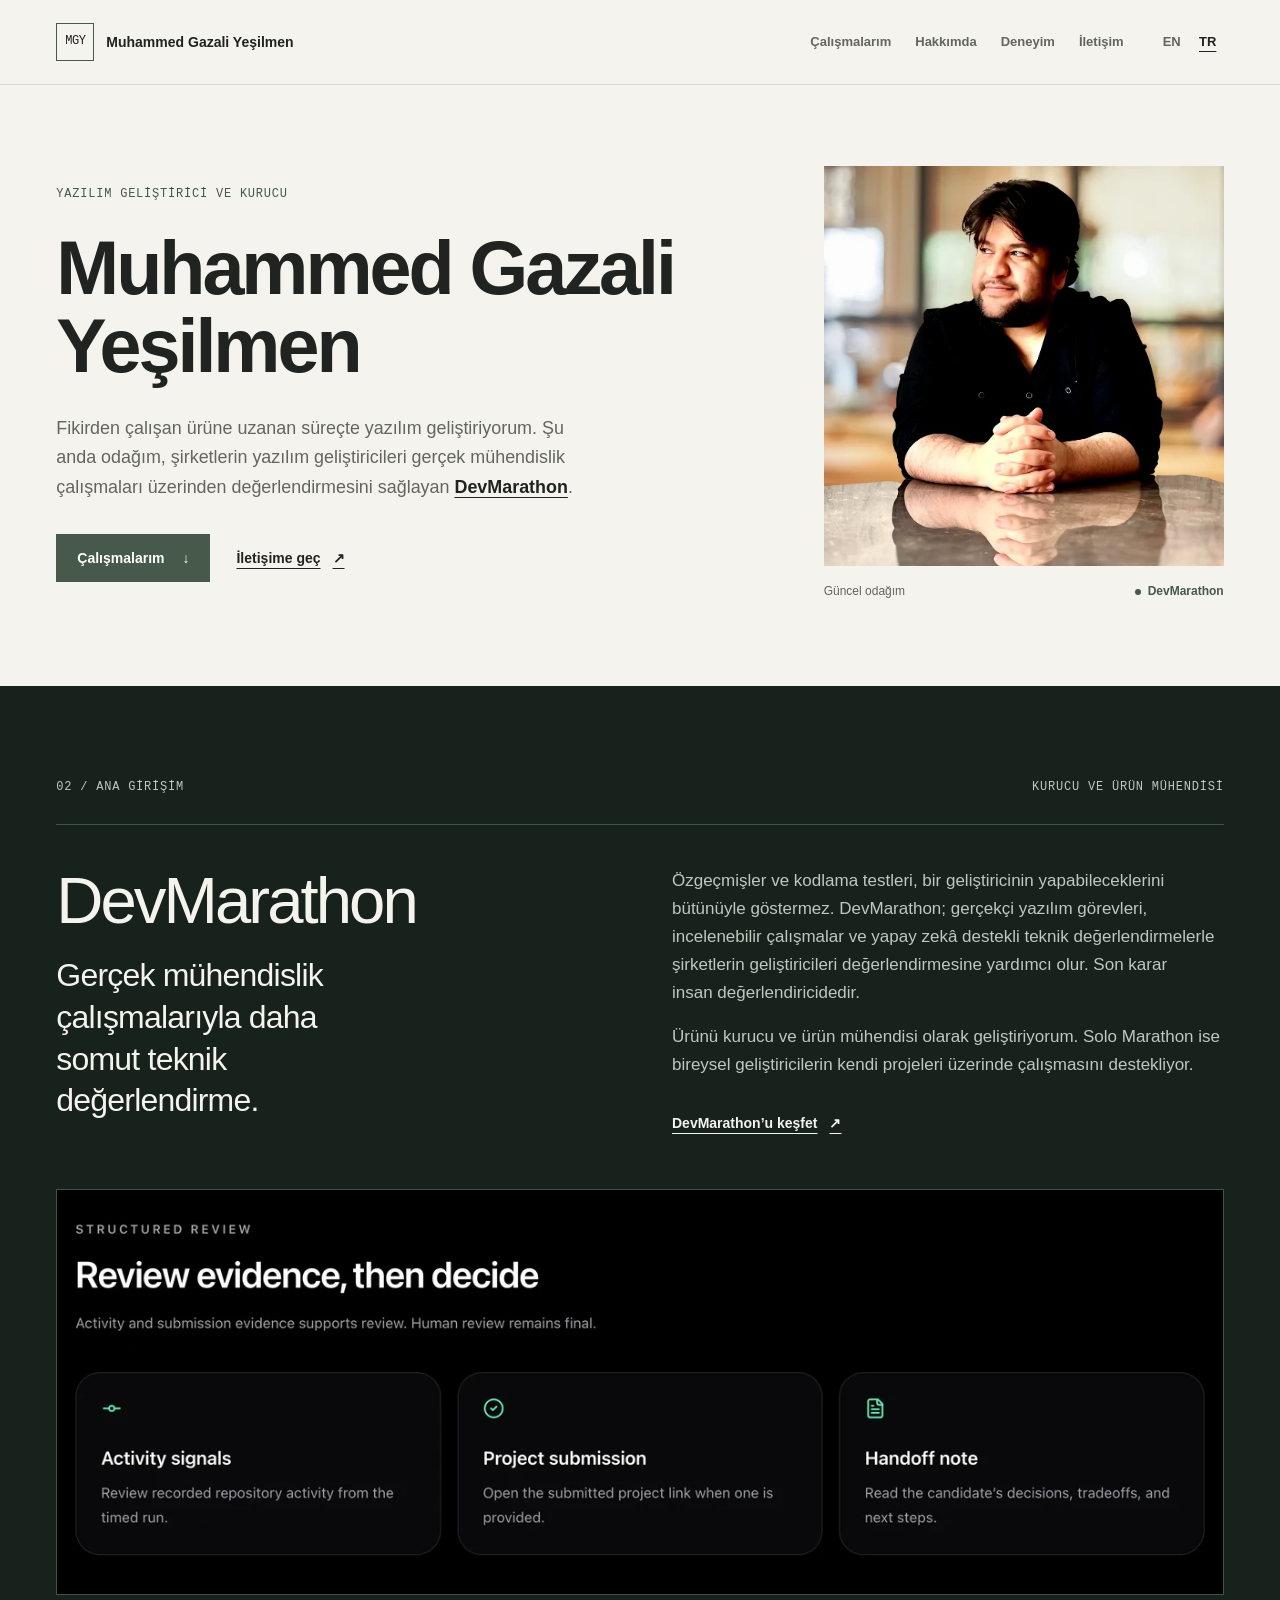
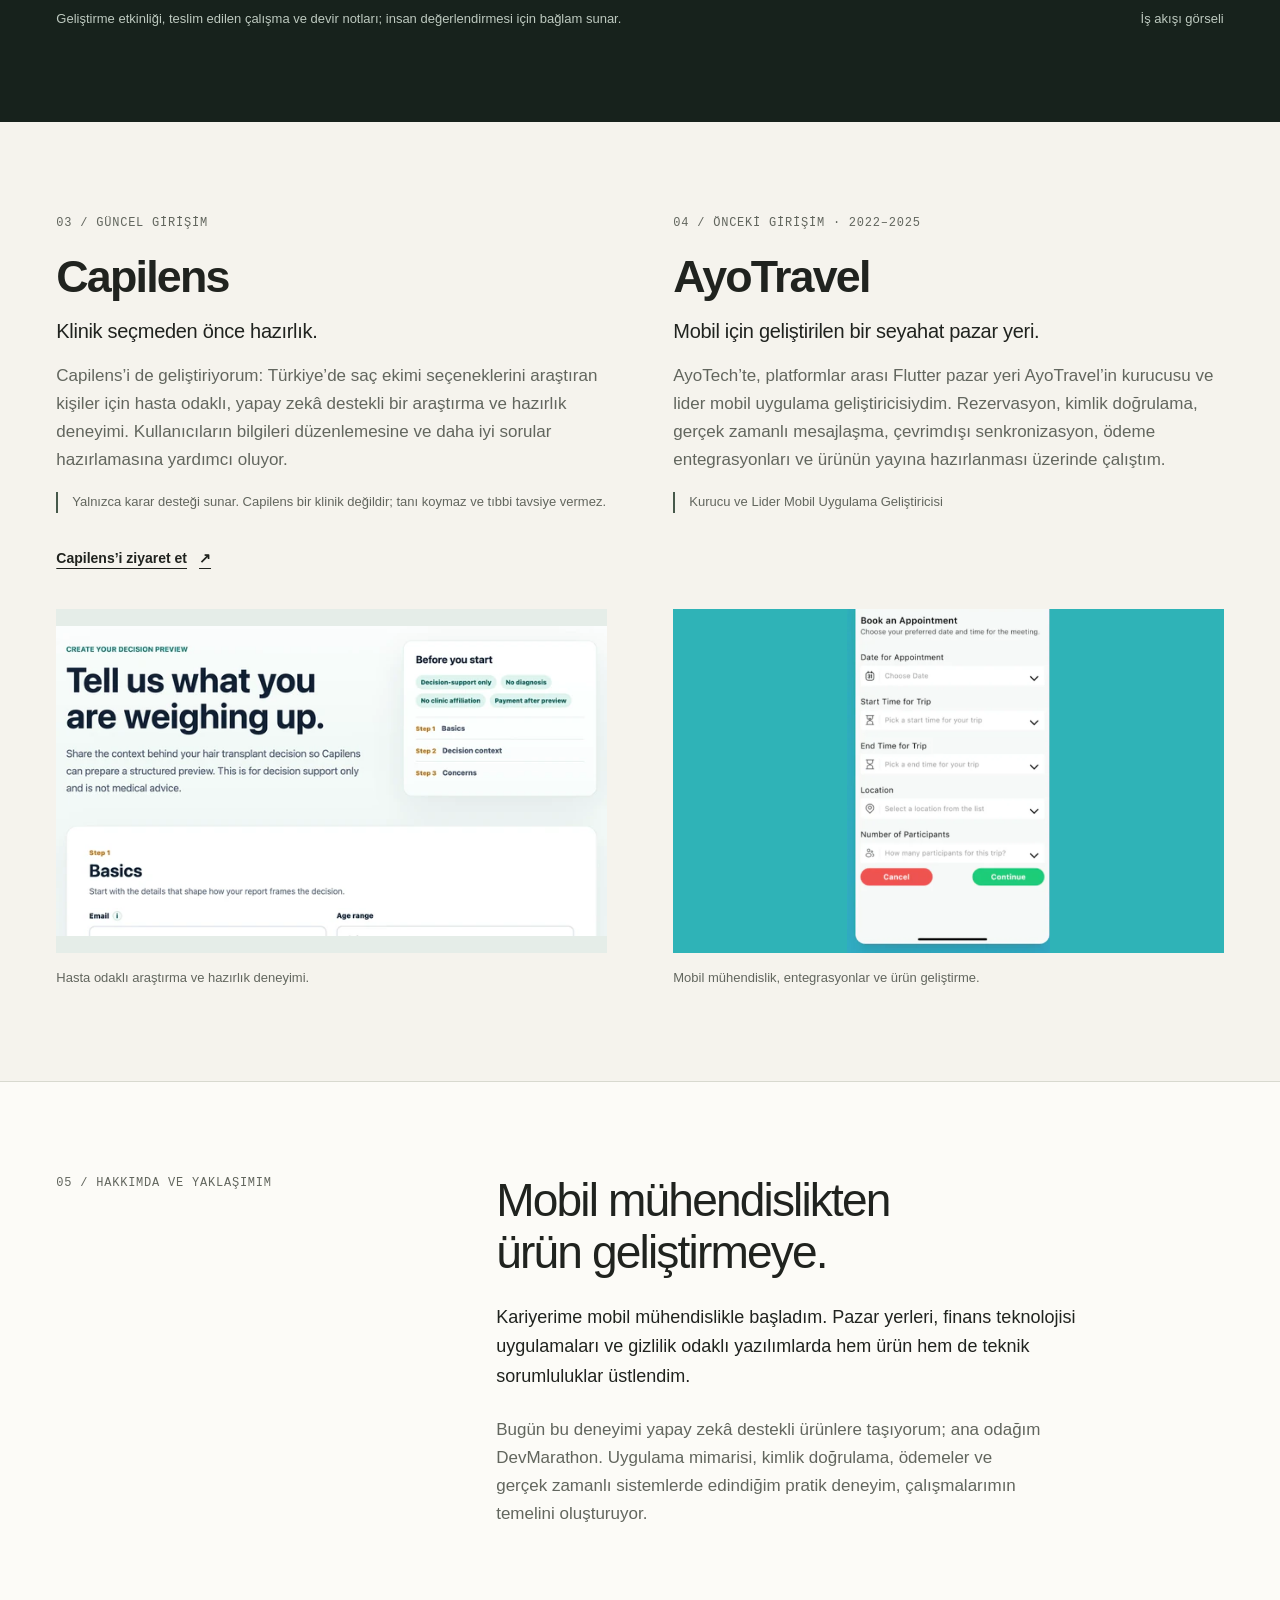
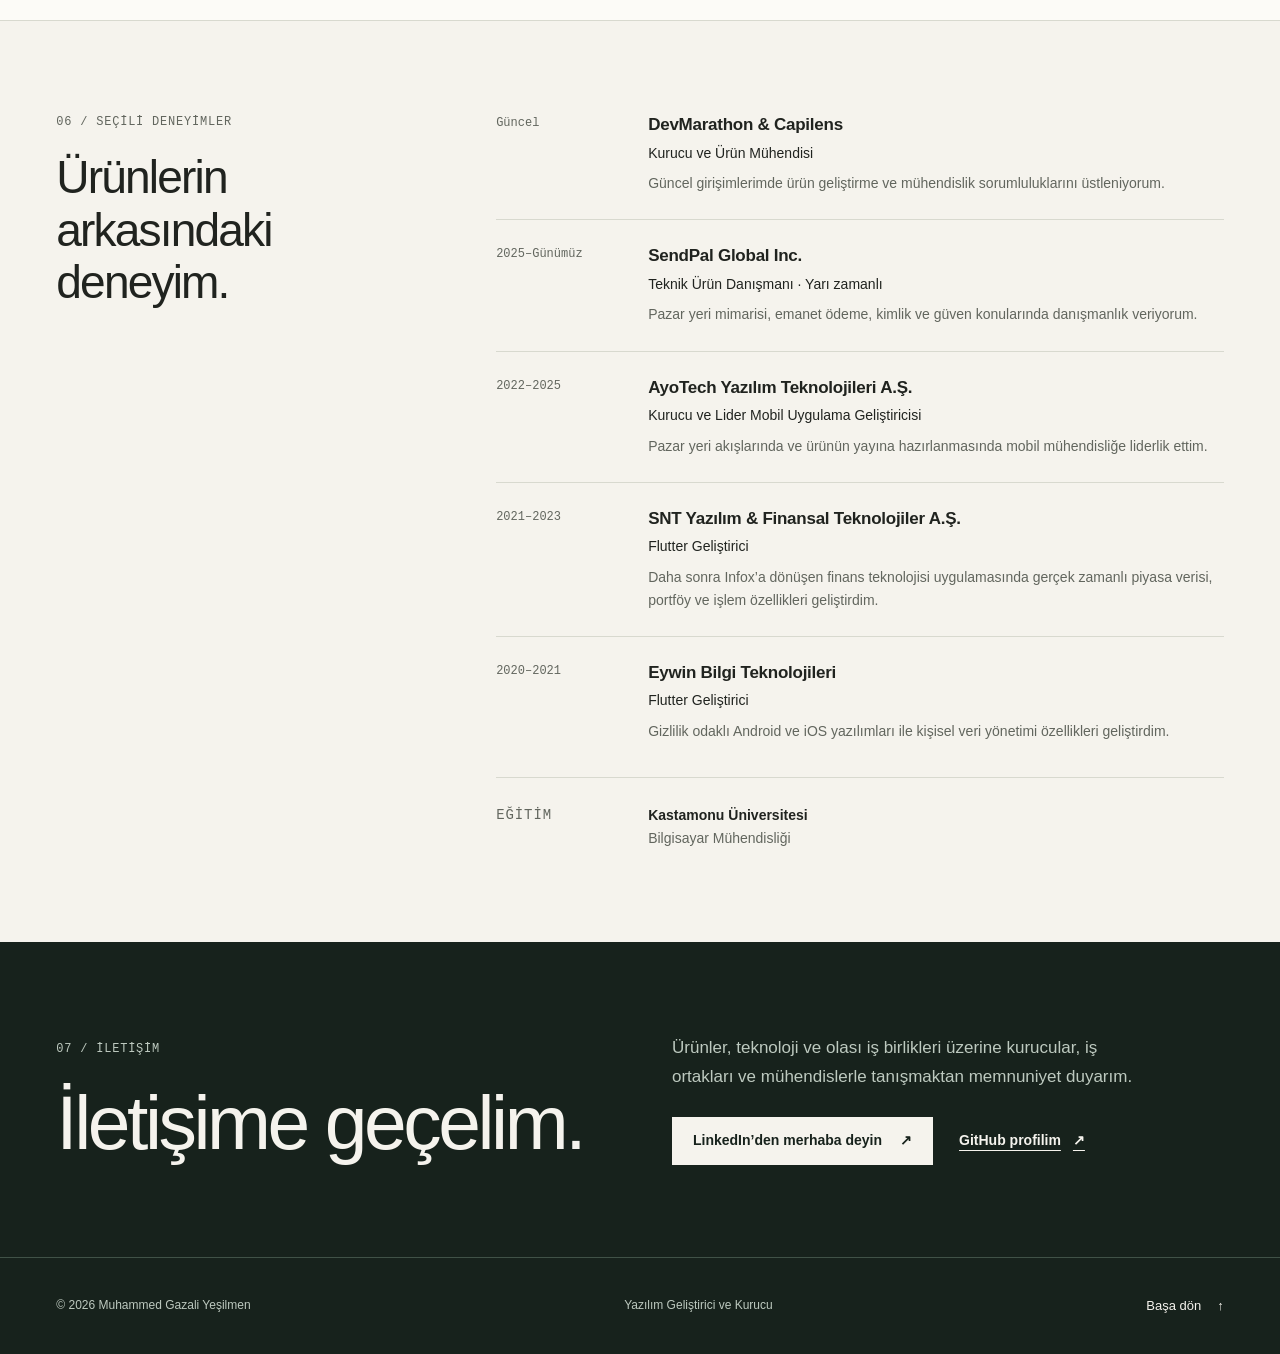
==== commit c001626e: "new version" ====
--- a/tr/index.html
+++ b/tr/index.html
@@ -3,361 +3,259 @@
 <head>
   <meta charset="utf-8">
   <meta name="viewport" content="width=device-width, initial-scale=1">
-  <title>Muhammed Gazali Yeşilmen — Teknik Kurucu &amp; Ürün Mühendisi</title>
-  <meta name="description" content="Muhammed Gazali Yeşilmen; DevMarathon ve Capilens'i geliştiren, mobil ve ürün mühendisliğinde 5 yılı aşkın deneyime sahip teknik kurucu ve ürün mühendisi.">
+  <title>Muhammed Gazali Yeşilmen — Yazılım Geliştirici ve Kurucu</title>
+  <meta name="description" content="Muhammed Gazali Yeşilmen; mobil mühendislik ve ürün geliştirme deneyimiyle DevMarathon’u geliştiren yazılım geliştirici ve kurucu.">
   <link rel="canonical" href="https://muhammedyesilmen.com/tr/">
   <link rel="alternate" hreflang="en" href="https://muhammedyesilmen.com/">
   <link rel="alternate" hreflang="tr" href="https://muhammedyesilmen.com/tr/">
   <link rel="alternate" hreflang="x-default" href="https://muhammedyesilmen.com/">
-  <meta property="og:type" content="website">
+  <meta property="og:type" content="profile">
   <meta property="og:locale" content="tr_TR">
+  <meta property="og:locale:alternate" content="en_GB">
   <meta property="og:site_name" content="Muhammed Gazali Yeşilmen">
-  <meta property="og:title" content="Muhammed Gazali Yeşilmen — Teknik Kurucu &amp; Ürün Mühendisi">
-  <meta property="og:description" content="Uygulama, güven ve daha iyi kararlar etrafında yazılım ürünleri geliştiriyorum.">
+  <meta property="og:title" content="Muhammed Gazali Yeşilmen — Yazılım Geliştirici ve Kurucu">
+  <meta property="og:description" content="Muhammed Gazali Yeşilmen; mobil mühendislik ve ürün geliştirme deneyimiyle DevMarathon’u geliştiren yazılım geliştirici ve kurucu.">
   <meta property="og:url" content="https://muhammedyesilmen.com/tr/">
-  <meta property="og:image" content="https://muhammedyesilmen.com/assets/images/social-preview.png">
+  <meta property="og:image" content="https://muhammedyesilmen.com/assets/images/social-preview-tr.png">
   <meta property="og:image:width" content="1200">
   <meta property="og:image:height" content="630">
-  <meta property="og:image:alt" content="Muhammed Gazali Yeşilmen — Teknik Kurucu ve Ürün Mühendisi">
+  <meta property="og:image:alt" content="Muhammed Gazali Yeşilmen — Yazılım Geliştirici ve Kurucu. Güncel odağım DevMarathon.">
   <meta name="twitter:card" content="summary_large_image">
-  <meta name="twitter:title" content="Muhammed Gazali Yeşilmen — Teknik Kurucu &amp; Ürün Mühendisi">
-  <meta name="twitter:description" content="Uygulama, güven ve daha iyi kararlar etrafında yazılım ürünleri geliştiriyorum.">
-  <meta name="twitter:image" content="https://muhammedyesilmen.com/assets/images/social-preview.png">
-  <meta name="theme-color" content="#f3f3ef">
+  <meta name="twitter:title" content="Muhammed Gazali Yeşilmen — Yazılım Geliştirici ve Kurucu">
+  <meta name="twitter:description" content="Muhammed Gazali Yeşilmen; mobil mühendislik ve ürün geliştirme deneyimiyle DevMarathon’u geliştiren yazılım geliştirici ve kurucu.">
+  <meta name="twitter:image" content="https://muhammedyesilmen.com/assets/images/social-preview-tr.png">
+  <meta name="twitter:image:alt" content="Muhammed Gazali Yeşilmen — Yazılım Geliştirici ve Kurucu. Güncel odağım DevMarathon.">
+  <meta name="theme-color" content="#f5f3ed">
   <link rel="icon" href="../assets/images/favicon.svg" type="image/svg+xml">
-  <link rel="stylesheet" href="../assets/css/styles.css">
+  <link rel="stylesheet" href="../assets/css/styles.css?v=20261025-5">
   <script type="application/ld+json">
+{
+  "@context": "https://schema.org",
+  "@graph": [
     {
-      "@context": "https://schema.org",
-      "@graph": [
-        {
-          "@type": "Person",
-          "@id": "https://muhammedyesilmen.com/#person",
-          "name": "Muhammed Gazali Yeşilmen",
-          "url": "https://muhammedyesilmen.com/",
-          "jobTitle": "Teknik Kurucu ve Ürün Mühendisi",
-          "sameAs": [
-            "https://www.linkedin.com/in/muhammedyesilmen/",
-            "https://github.com/mgy-programmer"
-          ],
-          "alumniOf": {
-            "@type": "CollegeOrUniversity",
-            "name": "Kastamonu Üniversitesi"
-          },
-          "knowsAbout": [
-            "Flutter",
-            "Mobil mühendislik",
-            "Ürün mühendisliği",
-            "Pazar yerleri",
-            "Gerçek zamanlı sistemler",
-            "Ödeme entegrasyonları",
-            "Yapay zekâ destekli ürün geliştirme"
-          ]
-        },
-        {
-          "@type": "WebSite",
-          "@id": "https://muhammedyesilmen.com/#website",
-          "name": "Muhammed Gazali Yeşilmen",
-          "url": "https://muhammedyesilmen.com/tr/",
-          "inLanguage": "tr",
-          "publisher": { "@id": "https://muhammedyesilmen.com/#person" }
-        }
+      "@type": "Person",
+      "@id": "https://muhammedyesilmen.com/#person",
+      "name": "Muhammed Gazali Yeşilmen",
+      "url": "https://muhammedyesilmen.com/",
+      "image": "https://muhammedyesilmen.com/assets/images/founder-portrait-1000.webp",
+      "jobTitle": "Software Engineer & Founder",
+      "sameAs": [
+        "https://www.linkedin.com/in/muhammedyesilmen/",
+        "https://github.com/mgy-programmer"
+      ],
+      "alumniOf": {
+        "@type": "CollegeOrUniversity",
+        "name": "Kastamonu University"
+      },
+      "knowsAbout": [
+        "Mobile engineering",
+        "Product engineering",
+        "Flutter",
+        "Marketplaces",
+        "Payment integrations",
+        "Realtime systems",
+        "AI-assisted product development"
       ]
+    },
+    {
+      "@type": "WebSite",
+      "@id": "https://muhammedyesilmen.com/#website",
+      "name": "Muhammed Gazali Yeşilmen",
+      "url": "https://muhammedyesilmen.com/",
+      "inLanguage": [
+        "en",
+        "tr"
+      ],
+      "publisher": {
+        "@id": "https://muhammedyesilmen.com/#person"
+      }
+    },
+    {
+      "@type": "ProfilePage",
+      "@id": "https://muhammedyesilmen.com/tr/#profilepage",
+      "url": "https://muhammedyesilmen.com/tr/",
+      "name": "Muhammed Gazali Yeşilmen — Yazılım Geliştirici ve Kurucu",
+      "description": "Muhammed Gazali Yeşilmen; mobil mühendislik ve ürün geliştirme deneyimiyle DevMarathon’u geliştiren yazılım geliştirici ve kurucu.",
+      "inLanguage": "tr",
+      "isPartOf": {
+        "@id": "https://muhammedyesilmen.com/#website"
+      },
+      "mainEntity": {
+        "@id": "https://muhammedyesilmen.com/#person"
+      }
     }
+  ]
+}
   </script>
-  <script src="../assets/js/site.js" defer></script>
+  <script src="../assets/js/site.js?v=20261025-3" defer></script>
 </head>
-<body data-locale="tr">
+<body>
   <a class="skip-link" href="#main">Ana içeriğe geç</a>
 
   <header class="site-header" data-site-header>
-    <div class="header-inner">
+    <div class="shell header-inner">
       <a class="brand" href="#top" aria-label="Muhammed Gazali Yeşilmen, ana sayfa">
         <span class="brand-mark" aria-hidden="true">MGY</span>
-        <span class="brand-name">Muhammed Yeşilmen</span>
+        <span class="brand-name">Muhammed Gazali Yeşilmen</span>
       </a>
-
-      <div class="header-desktop">
-        <nav class="primary-nav" aria-label="Ana navigasyon">
-          <a href="#work">Ürünler</a>
-          <a href="#experience">Deneyim</a>
-          <a href="#about">Hakkında</a>
-          <a href="#contact">Profiller</a>
+      <div class="header-navigation">
+        <nav class="primary-nav" aria-label="Ana gezinme">
+            <a href="#work">Çalışmalarım</a>
+            <a href="#about">Hakkımda</a>
+            <a href="#experience">Deneyim</a>
+            <a href="#contact">İletişim</a>
         </nav>
-        <nav class="language-switch" aria-label="Dil seçimi">
-          <a href="../index.html" lang="en" hreflang="en" data-locale-link="en">EN</a>
-          <span aria-hidden="true">/</span>
-          <a class="is-active" href="index.html" lang="tr" hreflang="tr" data-locale-link="tr" aria-current="page">TR</a>
-        </nav>
-      </div>
-
-      <button class="menu-button" type="button" aria-expanded="false" aria-controls="mobile-menu" data-menu-button>
-        <span>Menü</span>
-        <span class="menu-icon" aria-hidden="true"><i></i><i></i></span>
+        <nav class="language-switch" aria-label="Dil seçimi"><a href="/" data-locale-path="/" lang="en" hreflang="en">EN</a><a href="/tr/" data-locale-path="/tr/" lang="tr" hreflang="tr" aria-current="page">TR</a></nav>
+      </div>
+      <button class="menu-toggle" type="button" data-menu-open aria-haspopup="dialog" aria-controls="mobile-menu" aria-expanded="false" hidden>
+        Menü<svg viewBox="0 0 22 16" fill="none" aria-hidden="true"><path d="M1 4h20M1 12h20" stroke="currentColor" stroke-width="1.5"/></svg>
       </button>
     </div>
-
-    <div class="mobile-menu" id="mobile-menu" data-mobile-menu hidden>
-      <div class="mobile-menu-panel" role="dialog" aria-modal="true" aria-label="Navigasyon menüsü">
-        <div class="mobile-menu-head">
-          <span class="brand-mark" aria-hidden="true">MGY</span>
-          <button class="menu-close" type="button" data-menu-close>Kapat</button>
-        </div>
-        <nav class="mobile-nav" aria-label="Mobil navigasyon">
-          <a href="#work"><span>01</span>Ürünler</a>
-          <a href="#experience"><span>02</span>Deneyim</a>
-          <a href="#about"><span>03</span>Hakkında</a>
-          <a href="#contact"><span>04</span>Profiller</a>
-        </nav>
-        <nav class="language-switch language-switch-mobile" aria-label="Dil seçimi">
-          <a href="../index.html" lang="en" hreflang="en" data-locale-link="en">English</a>
-          <a class="is-active" href="index.html" lang="tr" hreflang="tr" data-locale-link="tr" aria-current="page">Türkçe</a>
-        </nav>
-      </div>
-    </div>
   </header>
 
-  <main id="main">
-    <section class="hero" id="top" aria-labelledby="hero-title">
+  <dialog class="menu-dialog" id="mobile-menu" data-menu aria-labelledby="menu-title">
+    <div class="menu-panel">
+      <div class="menu-head">
+        <h2 id="menu-title">Gezinme</h2>
+        <button class="menu-close" type="button" data-menu-close autofocus>Kapat <span aria-hidden="true">×</span></button>
+      </div>
+      <nav class="mobile-nav" aria-label="Mobil gezinme">
+          <a href="#work"><span aria-hidden="true">01</span>Çalışmalarım</a>
+          <a href="#about"><span aria-hidden="true">02</span>Hakkımda</a>
+          <a href="#experience"><span aria-hidden="true">03</span>Deneyim</a>
+          <a href="#contact"><span aria-hidden="true">04</span>İletişim</a>
+      </nav>
+      <nav class="language-switch" aria-label="Dil seçimi"><a href="/" data-locale-path="/" lang="en" hreflang="en">English</a><a href="/tr/" data-locale-path="/tr/" lang="tr" hreflang="tr" aria-current="page">Türkçe</a></nav>
+    </div>
+  </dialog>
+
+  <main id="main" tabindex="-1">
+    <section class="hero" id="top" aria-labelledby="hero-title" tabindex="-1">
       <div class="shell hero-grid">
         <div class="hero-copy">
-          <p class="kicker"><span class="status-dot" aria-hidden="true"></span>Teknik Kurucu · Ürün Mühendisi</p>
-          <h1 id="hero-title">Uygulama, güven ve daha iyi kararlar etrafında yazılım ürünleri geliştiriyorum.</h1>
-          <div class="hero-bottom">
-            <p>Muhammed; mobil ürünler, finans teknolojileri, pazar yerleri ve üretim ortamındaki yazılımları kapsayan mühendislik geçmişiyle DevMarathon ve Capilens'in kurucusudur.</p>
-            <div class="action-row">
-              <a class="button button-primary" href="#work">Seçili ürünler</a>
-              <a class="text-link" href="https://www.linkedin.com/in/muhammedyesilmen/" target="_blank" rel="noopener noreferrer">LinkedIn<span aria-hidden="true">↗</span></a>
-            </div>
+          <p class="eyebrow">Yazılım Geliştirici ve Kurucu</p>
+          <h1 id="hero-title"><span>Muhammed Gazali</span> <span>Yeşilmen</span></h1>
+          <p class="hero-intro">Fikirden çalışan ürüne uzanan süreçte yazılım geliştiriyorum. Şu anda odağım, şirketlerin yazılım geliştiricileri gerçek mühendislik çalışmaları üzerinden değerlendirmesini sağlayan <a href="#work">DevMarathon</a>.</p>
+          <div class="actions">
+            <a class="button" href="#work">Çalışmalarım <span aria-hidden="true">↓</span></a>
+            <a class="text-link" href="#contact">İletişime geç <span aria-hidden="true">↗</span></a>
           </div>
         </div>
-
-        <aside class="current-note" aria-label="Güncel odak">
-          <p class="note-label">Şu an geliştirdiğim</p>
-          <a href="https://www.devmarathon.com/" target="_blank" rel="noopener noreferrer">
-            <span>01</span>
-            <strong>DevMarathon</strong>
-            <small>Geliştirici performansı</small>
-          </a>
-          <a href="https://capilens.com/" target="_blank" rel="noopener noreferrer">
-            <span>02</span>
-            <strong>Capilens</strong>
-            <small>Karar desteği</small>
-          </a>
-        </aside>
-      </div>
-    </section>
-
-    <section class="proof" aria-label="Seçili kanıtlar">
-      <div class="shell proof-grid">
-        <div class="proof-intro"><span>Seçili kanıtlar</span><i aria-hidden="true"></i></div>
-        <div class="proof-item"><strong>5+</strong><span>yıllık profesyonel<br>yazılım deneyimi</span></div>
-        <div class="proof-item"><strong>3</strong><span>ürün geliştirildi<br>ve yayınlandı</span></div>
-        <div class="proof-item"><strong>3.500+</strong><span>AyoTravel<br>yüklemesi</span></div>
-        <div class="proof-item"><strong>3</strong><span>mobil mağazada<br>yayın</span></div>
-      </div>
-    </section>
-
-    <section class="flagship section-dark" id="work" aria-labelledby="devmarathon-title">
+        <figure class="portrait">
+          <picture>
+            <source type="image/webp" srcset="../assets/images/founder-portrait-520.webp 520w, ../assets/images/founder-portrait-760.webp 760w, ../assets/images/founder-portrait-1000.webp 1000w" sizes="(max-width: 380px) 140px, (max-width: 620px) 160px, (max-width: 860px) 36vw, 400px">
+            <img src="../assets/images/founder-portrait-520.jpg" srcset="../assets/images/founder-portrait-520.jpg 520w, ../assets/images/founder-portrait-760.jpg 760w, ../assets/images/founder-portrait-1000.jpg 1000w" sizes="(max-width: 380px) 140px, (max-width: 620px) 160px, (max-width: 860px) 36vw, 400px" width="520" height="520" alt="Muhammed Gazali Yeşilmen’in portresi." loading="eager" fetchpriority="high" decoding="async">
+          </picture>
+          <figcaption><span>Güncel odağım</span><strong><span class="caption-mark" aria-hidden="true"></span>DevMarathon</strong></figcaption>
+        </figure>
+      </div>
+    </section>
+
+    <section class="section feature" id="work" aria-labelledby="devmarathon-title" tabindex="-1">
       <div class="shell">
-        <div class="section-heading section-heading-light">
-          <p class="section-index">01 / Ana ürün</p>
-          <div>
-            <p class="product-status"><span aria-hidden="true"></span>Güncel · Kurucu &amp; Ürün Mühendisi</p>
-            <h2 id="devmarathon-title">Geliştiricileri gerçek uygulama üzerinden değerlendirin.</h2>
-            <p>DevMarathon, yapay zekâ destekli bir geliştirici görev platformudur. Geliştiriciler yapılandırılmış 72 saatlik ürün geliştirme maratonlarını tamamlar; kurumlar ise yalnızca özgeçmiş ve görüşmelere değil, teslim edilen işe dayanan işe alım görevleri düzenleyebilir.</p>
-            <div class="inline-facts" aria-label="DevMarathon odak alanları">
-              <span>Yapılandırılmış ürün görevleri</span>
-              <span>Ortaya konan işin kanıtı</span>
-              <span>Geliştirici değerlendirmesi</span>
-            </div>
-            <a class="button button-light" href="https://www.devmarathon.com/" target="_blank" rel="noopener noreferrer">DevMarathon'u ziyaret et <span aria-hidden="true">↗</span></a>
+        <div class="feature-topline"><p class="eyebrow">02 / Ana girişim</p><p class="eyebrow">Kurucu ve Ürün Mühendisi</p></div>
+        <div class="feature-grid">
+          <div><h2 id="devmarathon-title">DevMarathon</h2><p class="feature-deck">Gerçek mühendislik çalışmalarıyla daha somut teknik değerlendirme.</p></div>
+          <div class="feature-copy">
+            <p>Özgeçmişler ve kodlama testleri, bir geliştiricinin yapabileceklerini bütünüyle göstermez. DevMarathon; gerçekçi yazılım görevleri, incelenebilir çalışmalar ve yapay zekâ destekli teknik değerlendirmelerle şirketlerin geliştiricileri değerlendirmesine yardımcı olur. Son karar insan değerlendiricidedir.</p>
+            <p>Ürünü kurucu ve ürün mühendisi olarak geliştiriyorum. Solo Marathon ise bireysel geliştiricilerin kendi projeleri üzerinde çalışmasını destekliyor.</p>
+            <a class="text-link" href="https://www.devmarathon.com/" target="_blank" rel="noopener noreferrer">DevMarathon’u keşfet <span aria-hidden="true">↗</span></a>
           </div>
         </div>
-
-        <figure class="browser-frame browser-frame-dark">
-          <figcaption class="browser-bar">
-            <span class="browser-controls" aria-hidden="true"><i></i><i></i><i></i></span>
-            <span>devmarathon.com</span>
-            <span class="browser-meta">Yayındaki ürün</span>
-          </figcaption>
-          <picture>
-            <source type="image/webp" srcset="../assets/images/product-devmarathon.webp">
-            <img src="../assets/images/product-devmarathon.png" width="2880" height="2160" alt="DevMarathon işe alım demosunda şirket görev tanımı, aday çalışma alanı ve yapılandırılmış değerlendirme kanıtları görülüyor." loading="lazy" decoding="async">
-          </picture>
-        </figure>
-      </div>
-    </section>
-
-    <section class="product-section" id="capilens" aria-labelledby="capilens-title">
-      <div class="shell product-grid">
-        <div class="product-copy">
-          <p class="section-index">02 / Güncel ürün</p>
-          <p class="product-status"><span aria-hidden="true"></span>Kurucu &amp; Ürün Mühendisi · Mart 2026'dan beri</p>
-          <h2 id="capilens-title">Yüksek güven gerektiren bir karardan önce netlik.</h2>
-          <p>Capilens, Türkiye'deki saç ekimi seçeneklerini araştıran kişiler için hasta odaklı, yapay zekâ destekli bir karar desteği ürünüdür. Kullanıcıların klinik seçmeden önce bilgiyi düzenlemesine ve daha iyi sorular hazırlamasına yardımcı olur.</p>
-          <p class="boundary-note">Karar desteğidir; tanı veya tıbbi tavsiye değildir. Capilens bir klinik değildir.</p>
-          <div class="product-footer">
-            <a class="text-link" href="https://capilens.com/" target="_blank" rel="noopener noreferrer">Capilens'i ziyaret et<span aria-hidden="true">↗</span></a>
-            <span>EN · TR · DE · ES · FR · AR</span>
+        <figure class="product-figure">
+            <picture>
+              <source type="image/webp" srcset="../assets/images/devmarathon-review-640.webp 640w, ../assets/images/devmarathon-review-1280.webp 1280w" sizes="(max-width: 1320px) 92vw, 1200px">
+              <img src="../assets/images/devmarathon-review-640.jpg" srcset="../assets/images/devmarathon-review-640.jpg 640w, ../assets/images/devmarathon-review-1280.jpg 1280w" sizes="(max-width: 1320px) 92vw, 1200px" width="640" height="222" alt="DevMarathon’un inceleme iş akışını anlatan görsel: geliştirme etkinliği, teslim edilen çalışma ve devir notları insan değerlendirmesi için bağlam sunuyor." loading="lazy" decoding="async">
+            </picture>
+          <figcaption><span>Geliştirme etkinliği, teslim edilen çalışma ve devir notları; insan değerlendirmesi için bağlam sunar.</span><span class="figure-source">İş akışı görseli</span></figcaption>
+        </figure>
+      </div>
+    </section>
+
+    <div class="shell other-work">
+      <section class="venture" id="capilens" aria-labelledby="capilens-title" tabindex="-1">
+        <p class="eyebrow">03 / Güncel girişim</p>
+        <h2 id="capilens-title">Capilens</h2>
+        <p class="venture-deck">Klinik seçmeden önce hazırlık.</p>
+        <p class="venture-description">Capilens’i de geliştiriyorum: Türkiye’de saç ekimi seçeneklerini araştıran kişiler için hasta odaklı, yapay zekâ destekli bir araştırma ve hazırlık deneyimi. Kullanıcıların bilgileri düzenlemesine ve daha iyi sorular hazırlamasına yardımcı oluyor.</p>
+        <p class="venture-note">Yalnızca karar desteği sunar. Capilens bir klinik değildir; tanı koymaz ve tıbbi tavsiye vermez.</p>
+        <a class="text-link" href="https://capilens.com/" target="_blank" rel="noopener noreferrer">Capilens’i ziyaret et <span aria-hidden="true">↗</span></a>
+        <figure class="venture-media">
+            <picture>
+              <source type="image/webp" srcset="../assets/images/capilens-assessment-640.webp 640w, ../assets/images/capilens-assessment-1280.webp 1280w" sizes="(max-width: 620px) 92vw, (max-width: 1320px) 44vw, 564px">
+              <img src="../assets/images/capilens-assessment-640.jpg" srcset="../assets/images/capilens-assessment-640.jpg 640w, ../assets/images/capilens-assessment-1280.jpg 1280w" sizes="(max-width: 620px) 92vw, (max-width: 1320px) 44vw, 564px" width="640" height="360" alt="Capilens karar önizleme ekranında hazırlık adımları, bilgilendirme sınırları ve değerlendirmenin başlangıcı görülüyor." loading="lazy" decoding="async">
+            </picture>
+        </figure>
+        <p class="venture-footnote">Hasta odaklı araştırma ve hazırlık deneyimi.</p>
+      </section>
+
+      <section class="venture" id="ayotravel" aria-labelledby="ayotravel-title" tabindex="-1">
+        <p class="eyebrow">04 / Önceki girişim · 2022–2025</p>
+        <h2 id="ayotravel-title">AyoTravel</h2>
+        <p class="venture-deck">Mobil için geliştirilen bir seyahat pazar yeri.</p>
+        <p class="venture-description">AyoTech’te, platformlar arası Flutter pazar yeri AyoTravel’in kurucusu ve lider mobil uygulama geliştiricisiydim. Rezervasyon, kimlik doğrulama, gerçek zamanlı mesajlaşma, çevrimdışı senkronizasyon, ödeme entegrasyonları ve ürünün yayına hazırlanması üzerinde çalıştım.</p>
+        <p class="venture-note">Kurucu ve Lider Mobil Uygulama Geliştiricisi</p>
+        <figure class="venture-media venture-media--ayo">
+            <picture>
+              <source type="image/webp" srcset="../assets/images/ayotravel-mobile-640.webp 640w, ../assets/images/ayotravel-mobile-1280.webp 1280w" sizes="(max-width: 620px) 34vw, 210px">
+              <img src="../assets/images/ayotravel-mobile-640.jpg" srcset="../assets/images/ayotravel-mobile-640.jpg 640w, ../assets/images/ayotravel-mobile-1280.jpg 1280w" sizes="(max-width: 620px) 34vw, 210px" width="640" height="1089" alt="AyoTravel mobil uygulamasının tarih, saat, konum ve katılımcı alanları içeren randevu ekranı." loading="lazy" decoding="async">
+            </picture>
+        </figure>
+        <p class="venture-footnote">Mobil mühendislik, entegrasyonlar ve ürün geliştirme.</p>
+      </section>
+    </div>
+
+    <section class="section about" id="about" aria-labelledby="about-title" tabindex="-1">
+      <div class="shell editorial-grid">
+        <p class="eyebrow">05 / Hakkımda ve yaklaşımım</p>
+        <div class="about-copy">
+          <h2 class="section-heading" id="about-title">Mobil mühendislikten ürün geliştirmeye.</h2>
+          <p class="lead">Kariyerime mobil mühendislikle başladım. Pazar yerleri, finans teknolojisi uygulamaları ve gizlilik odaklı yazılımlarda hem ürün hem de teknik sorumluluklar üstlendim.</p>
+          <p>Bugün bu deneyimi yapay zekâ destekli ürünlere taşıyorum; ana odağım DevMarathon. Uygulama mimarisi, kimlik doğrulama, ödemeler ve gerçek zamanlı sistemlerde edindiğim pratik deneyim, çalışmalarımın temelini oluşturuyor.</p>
+        </div>
+      </div>
+    </section>
+
+    <section class="section experience" id="experience" aria-labelledby="experience-title" tabindex="-1">
+      <div class="shell editorial-grid">
+        <div><p class="eyebrow">06 / Seçili deneyimler</p><h2 class="section-heading" id="experience-title">Ürünlerin arkasındaki deneyim.</h2></div>
+        <div>
+          <ol class="timeline">
+          <li>
+            <span class="timeline-period">Güncel</span>
+            <div><h3>DevMarathon &amp; Capilens</h3><p class="role">Kurucu ve Ürün Mühendisi</p><p class="responsibility">Güncel girişimlerimde ürün geliştirme ve mühendislik sorumluluklarını üstleniyorum.</p></div>
+          </li>
+          <li>
+            <time datetime="2025-09">2025–Günümüz</time>
+            <div><h3>SendPal Global Inc.</h3><p class="role">Teknik Ürün Danışmanı · Yarı zamanlı</p><p class="responsibility">Pazar yeri mimarisi, emanet ödeme, kimlik ve güven konularında danışmanlık veriyorum.</p></div>
+          </li>
+          <li>
+            <time datetime="2022-09">2022–2025</time>
+            <div><h3>AyoTech Yazılım Teknolojileri A.Ş.</h3><p class="role">Kurucu ve Lider Mobil Uygulama Geliştiricisi</p><p class="responsibility">Pazar yeri akışlarında ve ürünün yayına hazırlanmasında mobil mühendisliğe liderlik ettim.</p></div>
+          </li>
+          <li>
+            <time datetime="2021-11">2021–2023</time>
+            <div><h3>SNT Yazılım &amp; Finansal Teknolojiler A.Ş.</h3><p class="role">Flutter Geliştirici</p><p class="responsibility">Daha sonra Infox’a dönüşen finans teknolojisi uygulamasında gerçek zamanlı piyasa verisi, portföy ve işlem özellikleri geliştirdim.</p></div>
+          </li>
+          <li>
+            <time datetime="2020-07">2020–2021</time>
+            <div><h3>Eywin Bilgi Teknolojileri</h3><p class="role">Flutter Geliştirici</p><p class="responsibility">Gizlilik odaklı Android ve iOS yazılımları ile kişisel veri yönetimi özellikleri geliştirdim.</p></div>
+          </li>
+          </ol>
+          <div class="education"><p class="eyebrow">Eğitim</p><p><strong>Kastamonu Üniversitesi</strong><br><span>Bilgisayar Mühendisliği</span></p></div>
+        </div>
+      </div>
+    </section>
+
+    <section class="section contact" id="contact" aria-labelledby="contact-title" tabindex="-1">
+      <div class="shell contact-grid">
+        <div><p class="eyebrow">07 / İletişim</p><h2 id="contact-title">İletişime geçelim.</h2></div>
+        <div class="contact-copy">
+          <p>Ürünler, teknoloji ve olası iş birlikleri üzerine kurucular, iş ortakları ve mühendislerle tanışmaktan memnuniyet duyarım.</p>
+          <div class="actions">
+            <a class="button" href="https://www.linkedin.com/in/muhammedyesilmen/" target="_blank" rel="noopener noreferrer">LinkedIn’den merhaba deyin <span aria-hidden="true">↗</span></a>
+            <a class="text-link" href="https://github.com/mgy-programmer" target="_blank" rel="noopener noreferrer">GitHub profilim <span aria-hidden="true">↗</span></a>
           </div>
-        </div>
-
-        <figure class="browser-frame">
-          <figcaption class="browser-bar">
-            <span class="browser-controls" aria-hidden="true"><i></i><i></i><i></i></span>
-            <span>capilens.com</span>
-            <span class="browser-meta">Yayındaki ürün</span>
-          </figcaption>
-          <picture>
-            <source type="image/webp" srcset="../assets/images/product-capilens.webp">
-            <img src="../assets/images/product-capilens.png" width="2880" height="1960" alt="Capilens değerlendirmesinde karar önizleme adımları ve boş hasta karar desteği formu görülüyor." loading="lazy" decoding="async">
-          </picture>
-        </figure>
-      </div>
-    </section>
-
-    <section class="previous-venture" id="ayotravel" aria-labelledby="ayotravel-title">
-      <div class="shell">
-        <div class="case-heading">
-          <div>
-            <p class="section-index">03 / Önceki girişim</p>
-            <p class="case-period">AyoTech Yazılım Teknolojileri A.Ş. · 2022–2025</p>
-          </div>
-          <div>
-            <h2 id="ayotravel-title">Fikirden üretime taşınan bir seyahat pazar yeri.</h2>
-            <p>Muhammed, kurucu ve lider mobil uygulama geliştiricisi olarak AyoTravel'i rezervasyon, kimlik doğrulama, gerçek zamanlı mesajlaşma, çevrimdışı senkronizasyon, ödeme ve çok dilli ürün akışları içeren bir Flutter pazar yeri olarak geliştirdi.</p>
-          </div>
-        </div>
-
-        <div class="case-layout">
-          <dl class="case-stats">
-            <div><dt>3.500+</dt><dd>yükleme</dd></div>
-            <div><dt>230+</dt><dd>kayıtlı kullanıcı</dd></div>
-            <div><dt>60k+</dt><dd>satır Flutter kodu</dd></div>
-            <div><dt>3 mağaza</dt><dd>App Store · Google Play · AppGallery</dd></div>
-          </dl>
-          <figure class="browser-frame browser-frame-compact">
-            <figcaption class="browser-bar">
-              <span class="browser-controls" aria-hidden="true"><i></i><i></i><i></i></span>
-              <span>AyoTravel</span>
-              <span class="browser-meta">Yayınlanmış ürün</span>
-            </figcaption>
-            <picture>
-              <source type="image/webp" srcset="../assets/images/product-ayotravel.webp">
-              <img src="../assets/images/product-ayotravel.png" width="2880" height="1960" alt="Güncel AyoTravel sunumunda mobil uygulamanın rehber keşfi, randevu, içerik ve gerçek zamanlı mesajlaşma ekranları görülüyor." loading="lazy" decoding="async">
-            </picture>
-          </figure>
-        </div>
-
-        <ul class="case-capabilities" aria-label="AyoTravel mühendislik ayrıntıları">
-          <li>MVVM mimarisi</li>
-          <li>Atomic Design</li>
-          <li>Firebase mesajlaşma</li>
-          <li>Çevrimdışı senkronizasyon</li>
-          <li>PayTR 3D Secure</li>
-          <li>Çoklu platform yayınları</li>
-        </ul>
-      </div>
-    </section>
-
-    <section class="experience" id="experience" aria-labelledby="experience-title">
-      <div class="shell editorial-grid">
-        <div class="sticky-heading">
-          <p class="section-index">04 / Deneyim</p>
-          <h2 id="experience-title">Mühendislik ve kuruculuk deneyimi.</h2>
-        </div>
-
-        <ol class="timeline">
-          <li>
-            <time datetime="2026-03">2026—Günümüz</time>
-            <div><h3>DevMarathon &amp; Capilens</h3><p class="role">Kurucu &amp; Ürün Mühendisi</p><p>Geliştirici performansı ve hasta odaklı karar desteği etrafında iki yapay zekâ destekli SaaS ürünü geliştiriyor.</p></div>
-          </li>
-          <li>
-            <time datetime="2025-09">2025—Günümüz</time>
-            <div><h3>SendPal Global Inc.</h3><p class="role">Teknik Ürün Danışmanı · Yarı zamanlı</p><p>Kitle kaynaklı kargo pazar yerinde ürün yönü, emanet ödeme, kimlik, güven, emniyet ve mimari konularında danışmanlık veriyor.</p></div>
-          </li>
-          <li>
-            <time datetime="2022-09">2022—2025</time>
-            <div><h3>AyoTech Yazılım Teknolojileri A.Ş.</h3><p class="role">Kurucu &amp; Lider Mobil Uygulama Geliştiricisi</p><p>Şirketi kurdu ve AyoTravel'i üç mobil mağazada yayınladı.</p></div>
-          </li>
-          <li>
-            <time datetime="2021-11">2021—2023</time>
-            <div><h3>SNT Yazılım &amp; Finansal Teknolojiler A.Ş.</h3><p class="role">Flutter Geliştirici</p><p>Daha sonra Infox'a dönüşen bir finans teknolojisi uygulaması için gerçek zamanlı piyasa verisi, portföy ve işlem akışları geliştirdi.</p></div>
-          </li>
-          <li>
-            <time datetime="2020-07">2020—2021</time>
-            <div><h3>Eywin Bilgi Teknolojileri</h3><p class="role">Flutter Geliştirici</p><p>Gizlilik odaklı Android ve iOS yazılımları ile kullanıcıya dönük kişisel veri yönetimi özellikleri geliştirdi.</p></div>
-          </li>
-        </ol>
-      </div>
-    </section>
-
-    <section class="capabilities" aria-labelledby="capabilities-title">
-      <div class="shell">
-        <div class="section-heading-compact">
-          <p class="section-index">05 / Mühendislik</p>
-          <h2 id="capabilities-title">Mobil mühendislik temeline dayanan ürün derinliği.</h2>
-        </div>
-
-        <div class="capability-grid">
-          <article>
-            <span>01</span>
-            <h3>Ürün Mühendisliği</h3>
-            <p>Mobil sistemler, pazar yerleri, rezervasyon akışları, kimlik doğrulama, ödemeler, gerçek zamanlı deneyimler ve üretime teslim.</p>
-          </article>
-          <article>
-            <span>02</span>
-            <h3>Mobil Mühendislik</h3>
-            <p>Flutter, Dart, MVVM, Atomic Design, Clean Architecture, modülerleştirme, performans, test ve mağaza yayınları.</p>
-          </article>
-          <article>
-            <span>03</span>
-            <h3>Backend &amp; Veri</h3>
-            <p>Firebase, Supabase, PostgreSQL, SQL, REST API'ler, kimlik doğrulama ve temel FastAPI bilgisi.</p>
-          </article>
-          <article>
-            <span>04</span>
-            <h3>Yapay Zekâ Destekli Geliştirme</h3>
-            <p>Ürün kararlarından yayınlanmış yazılıma uzanan süreçlerde Cursor, Codex, Claude API ve yapay zekâ destekli ürün akışları.</p>
-          </article>
-        </div>
-      </div>
-    </section>
-
-    <section class="about" id="about" aria-labelledby="about-title">
-      <div class="shell about-grid">
-        <figure class="portrait-frame">
-          <picture>
-            <source type="image/webp" srcset="../assets/images/founder-portrait-520.webp 520w, ../assets/images/founder-portrait-760.webp 760w, ../assets/images/founder-portrait-1000.webp 1000w" sizes="(max-width: 700px) calc(100vw - 40px), 340px">
-            <source type="image/jpeg" srcset="../assets/images/founder-portrait-520.jpg 520w, ../assets/images/founder-portrait-760.jpg 760w, ../assets/images/founder-portrait-1000.jpg 1000w" sizes="(max-width: 700px) calc(100vw - 40px), 340px">
-            <img src="../assets/images/founder-portrait-520.jpg" width="520" height="520" alt="Muhammed Gazali Yeşilmen'in portresi." loading="lazy" decoding="async">
-          </picture>
-          <figcaption>Muhammed Gazali Yeşilmen</figcaption>
-        </figure>
-
-        <div class="about-copy">
-          <p class="section-index">06 / Kurucu</p>
-          <h2 id="about-title">Mobil mühendislikten ürün geliştirmeye.</h2>
-          <p class="about-lead">Muhammed; kariyeri mobil mühendislikle başlayan, ardından pazar yerleri, finans teknolojisi sistemleri, ürün mimarisi ve yapay zekâ destekli yazılım ürünlerine uzanan bir bilgisayar mühendisi ve teknik kurucudur.</p>
-          <p>En güçlü profesyonel temeli Flutter ve mobil mühendisliktir; güncel çalışmaları bu deneyimi yapay zekâ destekli SaaS ürün geliştirmeye taşır.</p>
-          <div class="education">
-            <span>Eğitim</span>
-            <p><strong>Kastamonu Üniversitesi</strong><br>Bilgisayar Mühendisliği</p>
-          </div>
-        </div>
-      </div>
-    </section>
-
-    <section class="contact section-dark" id="contact" aria-labelledby="contact-title">
-      <div class="shell contact-grid">
-        <div>
-          <p class="section-index">07 / Profiller</p>
-          <h2 id="contact-title">Profesyonel bağlantılar için herkese açık profilleri kullanabilirsiniz.</h2>
-        </div>
-        <div class="contact-links">
-          <a href="https://www.linkedin.com/in/muhammedyesilmen/" target="_blank" rel="noopener noreferrer"><span>Profesyonel profil</span><strong>LinkedIn</strong><i aria-hidden="true">↗</i></a>
-          <a href="https://github.com/mgy-programmer" target="_blank" rel="noopener noreferrer"><span>Kod profili</span><strong>GitHub</strong><i aria-hidden="true">↗</i></a>
         </div>
       </div>
     </section>
@@ -365,9 +263,9 @@
 
   <footer class="site-footer">
     <div class="shell footer-inner">
-      <a class="brand" href="#top" aria-label="Sayfanın başına dön"><span class="brand-mark" aria-hidden="true">MGY</span><span class="brand-name">Muhammed Gazali Yeşilmen</span></a>
-      <p>Teknik Kurucu &amp; Ürün Mühendisi</p>
       <p>© 2026 Muhammed Gazali Yeşilmen</p>
+      <p>Yazılım Geliştirici ve Kurucu</p>
+      <a href="#top">Başa dön <span aria-hidden="true">↑</span></a>
     </div>
   </footer>
 </body>
--- a/assets/css/styles.css
+++ b/assets/css/styles.css
@@ -1,1560 +1,364 @@
 :root {
   color-scheme: light;
-  --bg: #f3f3ef;
-  --surface: #fafaf7;
-  --surface-strong: #ffffff;
-  --ink: #121413;
-  --muted: #626761;
-  --quiet: #8a8f89;
-  --line: #d7dad4;
-  --line-strong: #b9bdb6;
-  --dark: #101211;
-  --dark-surface: #181b19;
-  --dark-ink: #f5f5f0;
-  --dark-muted: #aeb3ad;
-  --accent: #4d5ae5;
-  --accent-dark: #3945cc;
-  --dev: #45e1a8;
-  --focus: #3158ff;
+  --bg: #f5f3ed;
+  --surface: #fcfbf7;
+  --ink: #20231f;
+  --muted: #62665e;
+  --accent: #46594b;
+  --line: #d8d9cf;
+  --dark: #17221c;
+  --dark-ink: #f5f3ed;
+  --dark-muted: #bdc9bf;
+  --dark-line: #405247;
+  --focus: #81521d;
+  --shell: 1200px;
+  --gutter: clamp(20px, 4.4vw, 64px);
+  --header: 84px;
   --font: Inter, ui-sans-serif, -apple-system, BlinkMacSystemFont, "Segoe UI", Roboto, Helvetica, Arial, sans-serif;
   --mono: "SFMono-Regular", Consolas, "Liberation Mono", Menlo, monospace;
-  --shell: 1240px;
-  --gutter: clamp(20px, 4vw, 56px);
-  --header: 72px;
-  --radius-sm: 5px;
-  --radius-md: 10px;
-  --radius-lg: 14px;
-  --ease: 180ms ease;
-}
-
-*,
-*::before,
-*::after {
-  box-sizing: border-box;
-}
-
+}
+
+/* Base: essential content and navigation work without JavaScript. */
+*, *::before, *::after { box-sizing: border-box; }
+[hidden] { display: none !important; }
 html {
-  min-width: 320px;
+  scroll-behavior: smooth;
+  scroll-padding-top: calc(var(--header) + 20px);
+  background: var(--bg);
   color: var(--ink);
-  background: var(--bg);
-  scroll-behavior: smooth;
-  scroll-padding-top: calc(var(--header) + 24px);
+  -webkit-text-size-adjust: 100%;
   text-size-adjust: 100%;
 }
-
 body {
-  min-width: 320px;
   margin: 0;
-  overflow-x: hidden;
-  background: var(--bg);
   font-family: var(--font);
-  font-size: 16px;
-  line-height: 1.6;
-  text-rendering: optimizeLegibility;
+  font-size: 17px;
+  line-height: 1.65;
   -webkit-font-smoothing: antialiased;
-}
-
-body.menu-open {
-  overflow: hidden;
-}
-
-img,
-picture {
-  display: block;
-  max-width: 100%;
-}
-
-img {
-  height: auto;
-}
-
-button,
-a {
-  -webkit-tap-highlight-color: transparent;
-}
-
-a {
-  color: inherit;
-}
-
-button {
-  font: inherit;
-}
-
-h1,
-h2,
-h3,
-p,
-figure,
-dl,
-dd {
-  margin-top: 0;
-}
-
-h1,
-h2,
-h3 {
-  text-wrap: balance;
-}
-
-p {
-  text-wrap: pretty;
-}
-
-:focus {
-  outline: 0;
-}
-
-:focus-visible {
-  outline: 3px solid var(--focus);
-  outline-offset: 4px;
-  border-radius: var(--radius-sm);
-}
-
-::selection {
+  overflow-wrap: break-word;
+}
+html.menu-open, .menu-open body { overflow: hidden; }
+img { display: block; max-width: 100%; height: auto; }
+picture { display: block; }
+a { color: inherit; }
+button { font: inherit; }
+button, a { -webkit-tap-highlight-color: transparent; }
+h1, h2, h3, p, figure, dl, dd { margin: 0; }
+h1, h2, h3 { text-wrap: balance; }
+p { text-wrap: pretty; }
+:focus-visible { outline: 3px solid var(--focus); outline-offset: 5px; }
+/* Fragment targets receive focus for reading order, without outlining a whole section. */
+main:focus-visible, section[tabindex="-1"]:focus-visible { outline: none; }
+.feature :focus-visible, .contact :focus-visible { outline-color: #e6c893; }
+::selection { color: var(--surface); background: var(--accent); }
+.shell { width: min(var(--shell), calc(100% - var(--gutter) * 2)); margin-inline: auto; }
+.section { padding-block: clamp(64px, 7.2vw, 104px); }
+.eyebrow {
+  color: var(--muted);
+  font-family: var(--mono);
+  font-size: 0.75rem;
+  font-weight: 500;
+  line-height: 1.65;
+  letter-spacing: 0.065em;
+  text-transform: uppercase;
+}
+.skip-link {
+  position: fixed;
+  inset: 12px auto auto 12px;
+  z-index: 100;
+  padding: 10px 16px;
   color: #fff;
   background: var(--accent);
-}
-
-.shell {
-  width: min(var(--shell), calc(100% - (var(--gutter) * 2)));
-  margin-inline: auto;
-}
-
-.skip-link {
+  transform: translateY(-180%);
+}
+.skip-link:focus { transform: translateY(0); }
+
+/* Header */
+.site-header { position: sticky; top: 0; z-index: 20; border-bottom: 1px solid var(--line); background: var(--bg); }
+.header-inner { min-height: var(--header); display: flex; align-items: center; justify-content: space-between; gap: 24px; }
+.brand { min-height: 44px; display: inline-flex; align-items: center; gap: 12px; text-decoration: none; }
+.brand-mark {
+  display: grid;
+  width: 38px;
+  height: 38px;
+  flex-shrink: 0;
+  place-items: center;
+  border: 1px solid var(--accent);
+  font-family: var(--mono);
+  font-size: 0.75rem;
+  letter-spacing: -0.04em;
+}
+.brand-name { font-size: 0.875rem; font-weight: 650; line-height: 1.35; }
+.header-navigation { display: flex; align-items: center; gap: 32px; }
+.primary-nav, .language-switch { display: flex; align-items: center; gap: 24px; }
+.primary-nav a, .language-switch a {
+  display: inline-flex;
+  min-height: 44px;
+  align-items: center;
+  color: var(--muted);
+  font-size: 0.8125rem;
+  font-weight: 600;
+  text-decoration: none;
+}
+.primary-nav a:hover, .language-switch a:hover { color: var(--accent); text-decoration: underline; text-underline-offset: 5px; }
+.language-switch { gap: 4px; }
+.language-switch a { min-width: 32px; justify-content: center; }
+.language-switch a[aria-current] { color: var(--ink); text-decoration: underline; text-underline-offset: 5px; }
+.menu-toggle, .menu-close {
+  min-height: 44px;
+  border: 0;
+  padding: 0 4px;
+  color: var(--ink);
+  background: transparent;
+  font-weight: 600;
+  cursor: pointer;
+}
+.menu-toggle { display: none; align-items: center; gap: 12px; font-size: 0.875rem; }
+.menu-toggle svg { width: 22px; height: 16px; }
+
+/* Native top-layer modal, deliberately outside the sticky header. */
+.menu-dialog {
   position: fixed;
-  top: 12px;
-  left: 12px;
-  z-index: 200;
-  transform: translateY(-160%);
-  padding: 10px 14px;
-  border-radius: var(--radius-sm);
-  color: #fff;
-  background: var(--accent-dark);
-  font-weight: 700;
-  text-decoration: none;
-  transition: transform var(--ease);
-}
-
-.skip-link:focus {
-  transform: translateY(0);
-}
-
-.site-header {
+  inset: 0;
+  width: 100%;
+  height: 100%;
+  height: 100dvh;
+  max-width: none;
+  max-height: none;
+  margin: 0;
+  padding: 0;
+  border: 0;
+  overflow: hidden;
+  color: var(--ink);
+  background: transparent;
+}
+.menu-dialog:not([open]) { display: none; }
+.menu-dialog::backdrop { background: rgb(16 27 20 / 65%); }
+.menu-panel {
+  width: min(460px, 100%);
+  height: 100%;
+  margin-left: auto;
+  padding: 0 28px 32px;
+  overflow-y: auto;
+  overscroll-behavior: contain;
+  background: var(--bg);
+}
+.menu-head {
   position: sticky;
   top: 0;
-  z-index: 80;
-  height: var(--header);
-  border-bottom: 1px solid color-mix(in srgb, var(--line) 82%, transparent);
-  background: color-mix(in srgb, var(--bg) 91%, transparent);
-  backdrop-filter: blur(18px);
-  -webkit-backdrop-filter: blur(18px);
-}
-
-.header-inner {
-  width: min(var(--shell), calc(100% - (var(--gutter) * 2)));
-  height: 100%;
-  margin-inline: auto;
+  z-index: 1;
+  min-height: 84px;
   display: flex;
   align-items: center;
   justify-content: space-between;
   gap: 24px;
-}
-
-.brand {
-  min-height: 44px;
-  display: inline-flex;
-  align-items: center;
-  gap: 12px;
-  color: var(--ink);
-  font-weight: 700;
-  letter-spacing: -0.02em;
-  text-decoration: none;
-}
-
-.brand-mark {
-  width: 38px;
-  height: 28px;
-  display: inline-grid;
-  place-items: center;
-  border: 1px solid var(--line-strong);
-  border-radius: var(--radius-sm);
-  font-family: var(--mono);
-  font-size: 0.67rem;
-  font-weight: 700;
-  letter-spacing: 0.04em;
-}
-
-.brand-name {
-  font-size: 0.91rem;
-}
-
-.header-desktop {
+  border-bottom: 1px solid var(--line);
+  background: var(--bg);
+}
+.menu-head h2 { font-size: 1rem; font-weight: 600; }
+.mobile-nav { display: grid; margin-top: 20px; }
+.mobile-nav a {
+  min-height: 72px;
   display: flex;
   align-items: center;
-  gap: 38px;
-}
-
-.primary-nav,
-.language-switch {
-  display: flex;
-  align-items: center;
-}
-
-.primary-nav {
-  gap: 30px;
-}
-
-.primary-nav a,
-.language-switch a {
-  min-height: 44px;
-  display: inline-flex;
-  align-items: center;
-  color: var(--muted);
-  font-size: 0.84rem;
-  font-weight: 650;
-  text-decoration: none;
-  transition: color var(--ease);
-}
-
-.primary-nav a:hover,
-.language-switch a:hover,
-.language-switch a.is-active {
-  color: var(--ink);
-}
-
-.language-switch {
-  gap: 8px;
-  color: var(--line-strong);
-}
-
-.language-switch a {
-  padding-inline: 3px;
-  font-family: var(--mono);
-  font-size: 0.74rem;
-}
-
-.menu-button,
-.menu-close {
-  appearance: none;
-  min-height: 44px;
-  border: 0;
-  color: var(--ink);
-  background: transparent;
-  font-size: 0.84rem;
-  font-weight: 700;
-  cursor: pointer;
-}
-
-.menu-button {
-  display: none;
-  align-items: center;
-  gap: 12px;
-  padding: 0;
-}
-
-.menu-icon {
-  width: 22px;
-  display: grid;
-  gap: 6px;
-}
-
-.menu-icon i {
-  width: 100%;
-  height: 1px;
-  display: block;
-  background: currentColor;
-}
-
-.mobile-menu {
-  position: fixed;
-  inset: 0;
-  z-index: 120;
-  background: rgba(5, 7, 6, 0.52);
-}
-
-.mobile-menu-panel {
-  width: min(440px, 100%);
-  min-height: 100%;
-  margin-left: auto;
-  padding: 20px clamp(20px, 6vw, 36px) 32px;
-  color: var(--dark-ink);
-  background: var(--dark);
-}
-
-.mobile-menu-head {
-  min-height: 52px;
-  display: flex;
-  align-items: center;
-  justify-content: space-between;
-  padding-bottom: 18px;
-  border-bottom: 1px solid #303430;
-}
-
-.mobile-menu-head .brand-mark {
-  border-color: #4b504b;
-}
-
-.menu-close {
-  padding: 0;
-  color: var(--dark-ink);
-}
-
-.mobile-nav {
-  margin-top: 46px;
-  display: grid;
-}
-
-.mobile-nav a {
-  min-height: 72px;
-  display: grid;
-  grid-template-columns: 46px 1fr;
-  align-items: center;
-  border-bottom: 1px solid #303430;
-  color: var(--dark-ink);
-  font-size: clamp(1.5rem, 7vw, 2rem);
-  font-weight: 620;
+  gap: 20px;
+  border-bottom: 1px solid var(--line);
+  font-size: 1.75rem;
+  font-weight: 500;
   letter-spacing: -0.04em;
   text-decoration: none;
 }
-
-.mobile-nav a span {
-  color: var(--dark-muted);
-  font-family: var(--mono);
-  font-size: 0.67rem;
-  letter-spacing: 0;
-}
-
-.language-switch-mobile {
-  gap: 10px;
-  margin-top: 42px;
-}
-
-.language-switch-mobile a {
-  min-height: 44px;
-  padding: 0 14px;
-  border: 1px solid #343834;
-  border-radius: var(--radius-sm);
-  color: var(--dark-muted);
-}
-
-.language-switch-mobile a.is-active {
-  border-color: var(--dark-ink);
-  color: var(--dark-ink);
-}
-
-.hero {
-  min-height: min(850px, calc(100svh - var(--header)));
-  display: flex;
-  align-items: center;
-  padding: clamp(84px, 10vw, 138px) 0 clamp(64px, 7vw, 90px);
-}
-
-.hero-grid {
-  display: grid;
-  grid-template-columns: minmax(0, 1fr) 286px;
-  gap: clamp(56px, 8vw, 116px);
-  align-items: end;
-}
-
-.kicker,
-.section-index,
-.note-label,
-.product-status,
-.case-period {
-  font-family: var(--mono);
-  font-size: 0.71rem;
-  font-weight: 650;
-  letter-spacing: 0.055em;
-  line-height: 1.45;
-  text-transform: uppercase;
-}
-
-.kicker {
-  display: flex;
-  align-items: center;
-  gap: 10px;
-  margin-bottom: 36px;
-  color: var(--muted);
-}
-
-.status-dot {
-  width: 7px;
-  height: 7px;
-  border-radius: 50%;
-  background: var(--accent);
-  box-shadow: 0 0 0 4px color-mix(in srgb, var(--accent) 13%, transparent);
-}
-
-.hero h1 {
-  max-width: 13ch;
-  margin-bottom: clamp(48px, 6vw, 82px);
-  font-size: clamp(3.5rem, 6.65vw, 5.8rem);
-  font-weight: 610;
-  letter-spacing: -0.066em;
-  line-height: 0.98;
-}
-
-html[lang="tr"] .hero h1 {
-  max-width: 14ch;
-  font-size: clamp(3.25rem, 6.25vw, 5.45rem);
-}
-
-.hero-bottom {
-  max-width: 880px;
-  display: grid;
-  grid-template-columns: minmax(280px, 1fr) auto;
-  gap: 46px;
-  align-items: end;
-}
-
-.hero-bottom > p {
-  max-width: 640px;
-  margin: 0;
-  color: var(--muted);
-  font-size: 1.05rem;
-  line-height: 1.65;
-}
-
-.action-row {
-  display: flex;
-  align-items: center;
-  gap: 24px;
-}
-
+.mobile-nav a span { color: var(--muted); font-family: var(--mono); font-size: 0.75rem; letter-spacing: 0; }
+.mobile-nav a:hover { color: var(--accent); }
+.menu-panel .language-switch { gap: 16px; margin-top: 28px; }
+.menu-panel .language-switch a { min-width: 84px; border: 1px solid var(--line); padding-inline: 12px; }
+
+/* Founder introduction */
+.hero { padding-block: clamp(48px, 6.3vw, 90px) clamp(56px, 6.6vw, 96px); }
+.hero-grid { display: grid; grid-template-columns: minmax(0, 1.5fr) minmax(0, 1fr); align-items: center; gap: clamp(48px, 6vw, 88px); }
+.hero .eyebrow { color: var(--accent); margin-bottom: 24px; }
+.hero h1 { font-size: clamp(3.5rem, 5.9vw, 5.2rem); font-weight: 550; letter-spacing: -0.04em; line-height: 1.04; }
+.hero h1 span { display: block; }
+.hero-intro { max-width: 52ch; margin-top: 28px; color: var(--muted); font-size: clamp(1.0625rem, 1.4vw, 1.1875rem); line-height: 1.65; }
+.hero-intro a { color: var(--ink); font-weight: 600; text-decoration-thickness: 1px; text-underline-offset: 4px; }
+.actions { display: flex; align-items: center; flex-wrap: wrap; gap: 16px 26px; margin-top: 32px; }
 .button {
   min-height: 48px;
   display: inline-flex;
   align-items: center;
   justify-content: center;
-  gap: 10px;
-  padding: 0 18px;
-  border: 1px solid transparent;
-  border-radius: var(--radius-sm);
-  font-size: 0.86rem;
-  font-weight: 720;
+  gap: 18px;
+  padding: 12px 20px;
+  border: 1px solid var(--accent);
+  color: #fff;
+  background: var(--accent);
+  font-size: 0.875rem;
+  font-weight: 600;
+  line-height: 1.4;
   text-decoration: none;
-  transition: color var(--ease), background var(--ease), border-color var(--ease), transform var(--ease);
-}
-
-.button:hover {
-  transform: translateY(-1px);
-}
-
-.button-primary {
-  color: #fff;
-  background: var(--ink);
-}
-
-.button-primary:hover {
-  background: #2a2d2a;
-}
-
-.button-light {
-  color: var(--dark);
-  background: var(--dark-ink);
-}
-
-.button-light:hover {
-  background: #fff;
-}
-
-.text-link {
-  min-height: 44px;
-  display: inline-flex;
-  align-items: center;
-  gap: 8px;
-  color: var(--ink);
-  font-size: 0.88rem;
-  font-weight: 720;
-  text-decoration-color: var(--line-strong);
-  text-decoration-thickness: 1px;
-  text-underline-offset: 5px;
-}
-
-.text-link span {
-  transition: transform var(--ease);
-}
-
-.text-link:hover span {
-  transform: translate(2px, -2px);
-}
-
-.current-note {
-  align-self: center;
-  border-top: 1px solid var(--line-strong);
-}
-
-.note-label {
-  margin: 18px 0 32px;
-  color: var(--quiet);
-}
-
-.current-note > a {
-  display: grid;
-  grid-template-columns: 30px 1fr;
-  gap: 0 12px;
-  padding: 18px 0;
-  border-top: 1px solid var(--line);
-  color: var(--ink);
-  text-decoration: none;
-}
-
-.current-note > a:hover strong {
-  color: var(--accent);
-}
-
-.current-note > a span {
-  grid-row: 1 / 3;
-  padding-top: 3px;
-  color: var(--quiet);
-  font-family: var(--mono);
-  font-size: 0.66rem;
-}
-
-.current-note > a strong {
-  font-size: 1.02rem;
-  letter-spacing: -0.02em;
-  transition: color var(--ease);
-}
-
-.current-note > a small {
-  color: var(--muted);
-  font-size: 0.76rem;
-}
-
-.proof {
-  border-top: 1px solid var(--line);
-  border-bottom: 1px solid var(--line);
-  background: var(--surface);
-}
-
-.proof-grid {
-  min-height: 150px;
-  display: grid;
-  grid-template-columns: 1.12fr repeat(4, 1fr);
-}
-
-.proof-intro,
-.proof-item {
-  padding: 30px 24px;
-  border-right: 1px solid var(--line);
-}
-
-.proof-intro {
-  padding-left: 0;
-  display: flex;
-  flex-direction: column;
-  justify-content: space-between;
-  color: var(--quiet);
-  font-family: var(--mono);
-  font-size: 0.68rem;
-  font-weight: 650;
-  letter-spacing: 0.05em;
-  text-transform: uppercase;
-}
-
-.proof-intro i {
-  width: 44px;
-  height: 1px;
-  background: var(--accent);
-}
-
-.proof-item {
-  display: flex;
-  flex-direction: column;
-  justify-content: space-between;
-}
-
-.proof-item:last-child {
-  padding-right: 0;
-  border-right: 0;
-}
-
-.proof-item strong {
-  display: block;
-  margin-bottom: 20px;
-  font-size: clamp(1.8rem, 2.8vw, 2.6rem);
-  font-weight: 590;
-  letter-spacing: -0.05em;
-  line-height: 1;
-}
-
-.proof-item span {
-  color: var(--muted);
-  font-size: 0.78rem;
-  line-height: 1.45;
-}
-
-.section-dark {
-  color: var(--dark-ink);
-  background: var(--dark);
-}
-
-.flagship {
-  padding: clamp(104px, 11vw, 150px) 0;
-}
-
-.section-heading {
-  display: grid;
-  grid-template-columns: minmax(180px, 0.48fr) minmax(0, 1fr);
-  gap: clamp(48px, 8vw, 112px);
-  margin-bottom: clamp(64px, 8vw, 104px);
-}
-
-.section-index {
-  margin-bottom: 22px;
-  color: var(--quiet);
-}
-
-.section-heading-light .section-index {
-  color: var(--dark-muted);
-}
-
-.product-status {
-  display: flex;
-  align-items: center;
-  gap: 10px;
-  margin-bottom: 24px;
-  color: var(--muted);
-}
-
-.section-heading-light .product-status {
-  color: var(--dev);
-}
-
-.product-status span {
-  width: 6px;
-  height: 6px;
-  border-radius: 50%;
-  background: currentColor;
-}
-
-.section-heading h2,
-.product-copy h2,
-.case-heading h2,
-.sticky-heading h2,
-.section-heading-compact h2,
-.about-copy h2,
-.contact h2 {
-  margin-bottom: 28px;
-  font-size: clamp(2.65rem, 5.2vw, 4.6rem);
-  font-weight: 590;
-  letter-spacing: -0.06em;
-  line-height: 1.02;
-}
-
-.section-heading h2 {
-  max-width: 13ch;
-}
-
-.section-heading > div > p:not(.product-status) {
-  max-width: 720px;
-  margin-bottom: 0;
-  color: var(--dark-muted);
-  font-size: 1.04rem;
-}
-
-.inline-facts {
-  display: flex;
-  flex-wrap: wrap;
-  gap: 10px 24px;
-  margin: 32px 0 34px;
-}
-
-.inline-facts span {
-  color: var(--dark-ink);
-  font-size: 0.78rem;
-}
-
-.inline-facts span::before {
-  content: "—";
-  margin-right: 9px;
-  color: var(--dev);
-}
-
-.browser-frame {
-  margin: 0;
-  overflow: hidden;
-  border: 1px solid var(--line);
-  border-radius: var(--radius-md);
-  background: var(--surface-strong);
-}
-
-.browser-frame-dark {
-  border-color: #323632;
-  background: #050706;
-}
-
-.browser-bar {
-  min-height: 46px;
-  display: grid;
-  grid-template-columns: 1fr auto 1fr;
-  align-items: center;
-  gap: 12px;
-  padding: 0 16px;
-  border-bottom: 1px solid var(--line);
-  color: var(--muted);
-  background: var(--surface);
-  font-family: var(--mono);
-  font-size: 0.65rem;
-  letter-spacing: 0.02em;
-}
-
-.browser-frame-dark .browser-bar {
-  border-color: #323632;
-  color: var(--dark-muted);
-  background: var(--dark-surface);
-}
-
-.browser-controls {
-  display: flex;
-  gap: 6px;
-}
-
-.browser-controls i {
-  width: 7px;
-  height: 7px;
-  display: block;
-  border: 1px solid currentColor;
-  border-radius: 50%;
-  opacity: 0.55;
-}
-
-.browser-meta {
-  justify-self: end;
-}
-
-.browser-frame img {
-  width: 100%;
-  height: auto;
-  display: block;
-  transition: opacity var(--ease);
-}
-
-.browser-frame:hover img {
-  opacity: 0.97;
-}
-
-.product-section {
-  padding: clamp(96px, 11vw, 148px) 0;
-  border-bottom: 1px solid var(--line);
-  background: var(--surface);
-}
-
-.product-grid {
-  display: grid;
-  grid-template-columns: minmax(300px, 0.7fr) minmax(0, 1.3fr);
-  gap: clamp(48px, 7vw, 96px);
-  align-items: center;
-}
-
-.product-copy h2 {
-  max-width: 10ch;
-  margin-bottom: 28px;
-}
-
-.product-copy > p:not(.section-index, .product-status, .boundary-note) {
-  color: var(--muted);
-}
-
-.boundary-note {
-  margin: 28px 0;
-  padding: 16px 0 16px 18px;
-  border-left: 2px solid var(--accent);
-  color: var(--ink);
-  font-size: 0.84rem;
-}
-
-.product-footer {
-  display: flex;
-  align-items: center;
-  justify-content: space-between;
-  gap: 20px;
-  margin-top: 36px;
-  padding-top: 20px;
-  border-top: 1px solid var(--line);
-}
-
-.product-footer > span {
-  color: var(--quiet);
-  font-family: var(--mono);
-  font-size: 0.63rem;
-  letter-spacing: 0.03em;
-}
-
-.previous-venture {
-  padding: clamp(96px, 11vw, 148px) 0;
-}
-
-.case-heading {
-  display: grid;
-  grid-template-columns: minmax(210px, 0.55fr) minmax(0, 1fr);
-  gap: clamp(48px, 8vw, 112px);
-  margin-bottom: clamp(60px, 7vw, 88px);
-}
-
-.case-period {
-  max-width: 280px;
-  color: var(--muted);
-  text-transform: none;
-}
-
-.case-heading h2 {
-  max-width: 14ch;
-}
-
-.case-heading > div:last-child > p {
-  max-width: 700px;
-  margin-bottom: 0;
-  color: var(--muted);
-}
-
-.case-layout {
-  display: grid;
-  grid-template-columns: 275px minmax(0, 1fr);
-  gap: clamp(40px, 6vw, 80px);
-  align-items: start;
-}
-
-.case-stats {
-  margin: 0;
-  border-top: 1px solid var(--line-strong);
-}
-
-.case-stats > div {
-  padding: 19px 0 21px;
-  border-bottom: 1px solid var(--line);
-}
-
-.case-stats dt {
-  margin-bottom: 5px;
-  font-size: 1.65rem;
-  font-weight: 610;
-  letter-spacing: -0.045em;
-}
-
-.case-stats dd {
-  color: var(--muted);
-  font-size: 0.78rem;
-}
-
-.case-capabilities {
-  margin: 44px 0 0 355px;
-  padding: 0;
-  display: grid;
-  grid-template-columns: repeat(3, 1fr);
-  border-top: 1px solid var(--line);
-  list-style: none;
-}
-
-.case-capabilities li {
-  padding: 16px 14px 16px 0;
-  border-bottom: 1px solid var(--line);
-  color: var(--muted);
-  font-family: var(--mono);
-  font-size: 0.66rem;
-  letter-spacing: 0.02em;
-}
-
-.experience {
-  padding: clamp(96px, 11vw, 148px) 0;
-  border-top: 1px solid var(--line);
-  background: var(--surface);
-}
-
-.editorial-grid {
-  display: grid;
-  grid-template-columns: minmax(250px, 0.62fr) minmax(0, 1fr);
-  gap: clamp(56px, 9vw, 132px);
-  align-items: start;
-}
-
-.sticky-heading {
-  position: sticky;
-  top: calc(var(--header) + 44px);
-}
-
-.sticky-heading h2 {
-  max-width: 8ch;
-  font-size: clamp(2.6rem, 4.5vw, 4.1rem);
-}
-
-.timeline {
-  margin: 0;
-  padding: 0;
-  border-top: 1px solid var(--line-strong);
-  list-style: none;
-}
-
-.timeline li {
-  display: grid;
-  grid-template-columns: 145px minmax(0, 1fr);
-  gap: 30px;
-  padding: 31px 0 33px;
-  border-bottom: 1px solid var(--line);
-}
-
-.timeline time {
-  padding-top: 3px;
-  color: var(--quiet);
-  font-family: var(--mono);
-  font-size: 0.68rem;
-  letter-spacing: 0.02em;
-}
-
-.timeline h3 {
-  margin-bottom: 4px;
-  font-size: 1.18rem;
-  font-weight: 680;
-  letter-spacing: -0.025em;
-  line-height: 1.3;
-}
-
-.timeline .role {
-  margin-bottom: 12px;
-  color: var(--ink);
-  font-size: 0.77rem;
-  font-weight: 680;
-}
-
-.timeline li div > p:last-child {
-  max-width: 600px;
-  margin-bottom: 0;
-  color: var(--muted);
-  font-size: 0.9rem;
-}
-
-.capabilities {
-  padding: clamp(96px, 11vw, 148px) 0;
-  border-top: 1px solid var(--line);
-}
-
-.section-heading-compact {
-  display: grid;
-  grid-template-columns: minmax(180px, 0.48fr) minmax(0, 1fr);
-  gap: clamp(48px, 8vw, 112px);
-  margin-bottom: 64px;
-}
-
-.section-heading-compact h2 {
-  max-width: 13ch;
-}
-
-.capability-grid {
-  display: grid;
-  grid-template-columns: repeat(2, 1fr);
-  border-top: 1px solid var(--line-strong);
-  border-left: 1px solid var(--line);
-}
-
-.capability-grid article {
-  min-height: 260px;
-  padding: 28px 30px 32px;
-  border-right: 1px solid var(--line);
-  border-bottom: 1px solid var(--line);
-}
-
-.capability-grid article > span {
-  display: block;
-  margin-bottom: 54px;
-  color: var(--quiet);
-  font-family: var(--mono);
-  font-size: 0.66rem;
-}
-
-.capability-grid h3 {
-  margin-bottom: 14px;
-  font-size: 1.35rem;
-  font-weight: 650;
-  letter-spacing: -0.035em;
-}
-
-.capability-grid p {
-  max-width: 490px;
-  margin-bottom: 0;
-  color: var(--muted);
-  font-size: 0.9rem;
-}
-
-.about {
-  padding: clamp(96px, 11vw, 148px) 0;
-  border-top: 1px solid var(--line);
-  background: var(--surface);
-}
-
-.about-grid {
-  display: grid;
-  grid-template-columns: 340px minmax(0, 1fr);
-  gap: clamp(64px, 11vw, 150px);
-  align-items: center;
-}
-
-.portrait-frame {
-  width: 100%;
-  margin: 0;
-}
-
-.portrait-frame picture {
-  overflow: hidden;
-  border: 1px solid var(--line);
-  border-radius: var(--radius-sm);
-  background: #e6e2d9;
-}
-
-.portrait-frame img {
-  width: 100%;
-  height: auto;
-  aspect-ratio: 1;
-  object-fit: contain;
-}
-
-.portrait-frame figcaption {
-  margin-top: 14px;
-  color: var(--quiet);
-  font-family: var(--mono);
-  font-size: 0.63rem;
-  letter-spacing: 0.02em;
-  line-height: 1.6;
-  text-transform: uppercase;
-}
-
-.about-copy {
-  max-width: 750px;
-}
-
-.about-copy h2 {
-  max-width: 11ch;
-}
-
-.about-copy > p:not(.section-index) {
-  max-width: 680px;
-  color: var(--muted);
-}
-
-.about-copy .about-lead {
-  color: var(--ink);
-  font-size: clamp(1.16rem, 2vw, 1.4rem);
-  line-height: 1.55;
-}
-
-.education {
-  max-width: 680px;
-  display: grid;
-  grid-template-columns: 120px 1fr;
-  gap: 24px;
-  margin-top: 42px;
-  padding-top: 20px;
-  border-top: 1px solid var(--line);
-}
-
-.education > span {
-  color: var(--quiet);
-  font-family: var(--mono);
-  font-size: 0.68rem;
-  text-transform: uppercase;
-}
-
-.education p {
-  margin-bottom: 0;
-  color: var(--muted);
-  font-size: 0.86rem;
-}
-
-.education strong {
-  color: var(--ink);
-}
-
-.contact {
-  padding: clamp(96px, 11vw, 148px) 0;
-}
-
-.contact-grid {
-  display: grid;
-  grid-template-columns: minmax(0, 1fr) minmax(360px, 0.72fr);
-  gap: clamp(64px, 10vw, 140px);
-  align-items: end;
-}
-
-.contact .section-index {
-  color: var(--dark-muted);
-}
-
-.contact h2 {
-  max-width: 12ch;
-  margin-bottom: 0;
-}
-
-.contact-links {
-  border-top: 1px solid #373b37;
-}
-
-.contact-links a {
-  min-height: 82px;
-  display: grid;
-  grid-template-columns: 105px 1fr auto;
-  gap: 18px;
-  align-items: center;
-  border-bottom: 1px solid #373b37;
-  color: var(--dark-ink);
-  text-decoration: none;
-}
-
-.contact-links a span {
-  color: var(--dark-muted);
-  font-family: var(--mono);
-  font-size: 0.65rem;
-  text-transform: uppercase;
-}
-
-.contact-links a strong {
-  min-width: 0;
-  overflow-wrap: anywhere;
-  font-size: 0.9rem;
-}
-
-.contact-links a i {
-  font-style: normal;
-  transition: transform var(--ease);
-}
-
-.contact-links a:hover i {
-  transform: translate(2px, -2px);
-}
-
-.site-footer {
-  padding: 30px 0;
-  border-top: 1px solid #2d312e;
-  color: var(--dark-muted);
-  background: var(--dark);
-}
-
-.footer-inner {
-  min-height: 54px;
-  display: grid;
-  grid-template-columns: 1fr auto auto;
-  gap: 42px;
-  align-items: center;
-}
-
-.site-footer .brand {
-  color: var(--dark-ink);
-}
-
-.site-footer .brand-mark {
-  border-color: #4b504b;
-}
-
-.site-footer p {
-  margin-bottom: 0;
-  font-size: 0.74rem;
-}
+  transition: background 160ms ease, border-color 160ms ease;
+}
+.button:hover { border-color: var(--ink); background: var(--ink); }
+.text-link { min-height: 44px; display: inline-flex; align-items: center; gap: 12px; font-size: 0.875rem; font-weight: 600; text-underline-offset: 5px; text-decoration-thickness: 1px; }
+.text-link:hover { color: var(--accent); }
+.portrait { width: 100%; max-width: 400px; justify-self: end; }
+.portrait picture { background: #e3ded2; }
+.portrait img { width: 100%; aspect-ratio: 1; object-fit: cover; }
+.portrait figcaption { display: flex; justify-content: space-between; align-items: center; gap: 12px; margin-top: 16px; color: var(--muted); font-size: 0.75rem; }
+.portrait figcaption strong { color: var(--accent); font-weight: 600; }
+.caption-mark { display: inline-block; width: 6px; height: 6px; margin-right: 7px; border-radius: 50%; background: var(--accent); }
+
+/* Flagship: intentionally distinct from the other work. */
+.feature { color: var(--dark-ink); background: var(--dark); }
+.feature .eyebrow { color: var(--dark-muted); }
+.feature-topline { display: flex; justify-content: space-between; flex-wrap: wrap; gap: 8px 24px; padding-bottom: 26px; border-bottom: 1px solid var(--dark-line); }
+.feature-grid { display: grid; grid-template-columns: minmax(0, 1fr) minmax(0, 1fr); gap: 64px; padding-top: 42px; align-items: start; }
+.feature h2 { font-size: clamp(2.75rem, 5.1vw, 4.5rem); font-weight: 500; line-height: 1.05; letter-spacing: -0.045em; }
+.feature-deck { max-width: 18ch; margin-top: 20px; font-size: clamp(1.45rem, 2.5vw, 2rem); line-height: 1.3; letter-spacing: -0.025em; }
+.feature-copy { color: var(--dark-muted); }
+.feature-copy p + p { margin-top: 16px; }
+.feature-copy .text-link { margin-top: 22px; color: var(--dark-ink); }
+.feature-copy .text-link:hover { color: #e6c893; }
+.product-figure { margin-top: 44px; }
+.product-figure picture { border: 1px solid var(--dark-line); background: #050706; }
+.product-figure img { width: 100%; }
+.product-figure figcaption { display: flex; justify-content: space-between; gap: 16px; margin-top: 14px; color: var(--dark-muted); font-size: 0.8125rem; line-height: 1.55; }
+.figure-source { flex-shrink: 0; }
+
+/* Secondary and previous ventures: a quieter editorial pair. */
+.other-work { display: grid; grid-template-columns: repeat(2, minmax(0, 1fr)); gap: clamp(36px, 5.2vw, 76px); padding-block: clamp(64px, 7.2vw, 104px); }
+.venture { min-width: 0; display: flex; flex-direction: column; }
+.venture h2 { margin-top: 18px; font-size: clamp(2rem, 3.5vw, 3rem); font-weight: 550; line-height: 1.1; letter-spacing: -0.04em; }
+.venture-deck { margin-top: 16px; font-size: 1.25rem; line-height: 1.45; letter-spacing: -0.015em; }
+.venture-description { margin-top: 16px; color: var(--muted); }
+.venture-note { margin-top: 18px; margin-bottom: 24px; padding-left: 14px; border-left: 2px solid var(--accent); color: var(--muted); font-size: 0.8125rem; line-height: 1.6; }
+.venture .text-link { align-self: start; margin-bottom: 28px; }
+.venture-media { aspect-ratio: 16 / 10; margin-top: auto; background: #e5ede8; overflow: hidden; }
+.venture-media picture, .venture-media img { width: 100%; height: 100%; }
+.venture-media img { object-fit: contain; }
+.venture-media--ayo { background: #2fb3b7; }
+.venture-media--ayo img { width: auto; max-width: 100%; margin-inline: auto; }
+.venture-footnote { margin-top: 14px; color: var(--muted); font-size: 0.8125rem; }
+
+/* Personal narrative and selected experience */
+.about { border-block: 1px solid var(--line); background: var(--surface); }
+.editorial-grid { display: grid; grid-template-columns: minmax(0, 0.65fr) minmax(0, 1.35fr); gap: clamp(40px, 7vw, 104px); }
+.section-heading { font-size: clamp(2rem, 3.6vw, 3.1rem); font-weight: 500; line-height: 1.14; letter-spacing: -0.04em; }
+.about h2 { max-width: 21ch; }
+.about-copy p { max-width: 65ch; margin-top: 24px; color: var(--muted); }
+.about-copy .lead { color: var(--ink); font-size: 1.125rem; }
+.experience h2 { margin-top: 18px; max-width: 12ch; }
+.timeline { margin: 0; padding: 0; list-style: none; }
+.timeline li { display: grid; grid-template-columns: 124px minmax(0, 1fr); gap: 28px; padding-block: 24px; border-top: 1px solid var(--line); }
+.timeline li:first-child { padding-top: 0; border-top: 0; }
+.timeline time, .timeline .timeline-period { color: var(--muted); font-family: var(--mono); font-size: 0.75rem; line-height: 1.7; }
+.timeline h3 { font-size: 1.0625rem; font-weight: 650; line-height: 1.45; letter-spacing: -0.015em; }
+.timeline .role { margin-top: 4px; font-size: 0.875rem; line-height: 1.6; }
+.timeline .responsibility { margin-top: 8px; color: var(--muted); font-size: 0.875rem; }
+.education { display: grid; grid-template-columns: 124px minmax(0, 1fr); gap: 28px; margin-top: 10px; padding-top: 26px; border-top: 1px solid var(--line); }
+.education p { font-size: 0.875rem; }
+.education span { color: var(--muted); }
+
+/* Contact and footer */
+.contact { color: var(--dark-ink); background: var(--dark); }
+.contact .eyebrow { color: var(--dark-muted); }
+.contact-grid { display: grid; grid-template-columns: minmax(0, 1fr) minmax(0, 1fr); align-items: end; gap: 64px; }
+.contact h2 { margin-top: 20px; font-size: clamp(2.8rem, 6vw, 5.4rem); font-weight: 500; line-height: 1.1; letter-spacing: -0.045em; }
+.contact-copy p { max-width: 49ch; color: var(--dark-muted); }
+.contact .actions { margin-top: 26px; }
+.contact .button { color: var(--dark); border-color: var(--bg); background: var(--bg); }
+.contact .button:hover { border-color: #fff; background: #fff; }
+.contact .text-link:hover { color: #e6c893; }
+.site-footer { border-top: 1px solid var(--dark-line); color: var(--dark-muted); background: var(--dark); }
+.footer-inner { display: flex; flex-wrap: wrap; align-items: center; justify-content: space-between; gap: 12px 28px; padding-block: 26px; font-size: 0.75rem; }
+.footer-inner a { min-height: 44px; display: inline-flex; align-items: center; gap: 16px; color: var(--dark-ink); text-decoration: none; font-size: 0.8125rem; }
+.footer-inner a:hover { text-decoration: underline; text-underline-offset: 5px; }
+.site-footer :focus-visible { outline-color: #e6c893; }
 
 @media (max-width: 1100px) {
-  .hero-grid {
-    grid-template-columns: minmax(0, 1fr) 240px;
-    gap: 56px;
-  }
-
-  .hero h1 {
-    font-size: clamp(3.35rem, 7.15vw, 4.8rem);
-  }
-
-  .proof-grid {
-    grid-template-columns: repeat(4, 1fr);
-  }
-
-  .proof-intro {
-    display: none;
-  }
-
-  .proof-item:first-of-type {
-    padding-left: 0;
-  }
-
-  .product-grid {
-    grid-template-columns: minmax(280px, 0.72fr) minmax(0, 1.18fr);
-    gap: 52px;
-  }
-
-  .case-capabilities {
-    margin-left: 315px;
-  }
-
-  .editorial-grid {
-    gap: 70px;
-  }
-
-  .about-grid {
-    grid-template-columns: 310px minmax(0, 1fr);
-    gap: 72px;
-  }
+  .header-navigation { gap: 20px; }
+  .primary-nav { gap: 18px; }
+  .hero-grid { gap: 48px; }
+  .hero h1 { font-size: clamp(2.8rem, 5.8vw, 4rem); }
+  .feature-grid { gap: 40px; }
+  .editorial-grid { grid-template-columns: minmax(0, 0.6fr) minmax(0, 1.4fr); }
+  .timeline li { grid-template-columns: 1fr; gap: 8px; }
 }
 
 @media (max-width: 860px) {
-  :root {
-    --header: 68px;
-  }
-
-  .header-desktop {
-    display: none;
-  }
-
-  .menu-button {
-    display: inline-flex;
-  }
-
-  .hero {
-    min-height: auto;
-  }
-
-  .hero-grid {
-    grid-template-columns: 1fr;
-    gap: 64px;
-  }
-
-  .hero h1,
-  html[lang="tr"] .hero h1 {
-    max-width: 13ch;
-    font-size: clamp(3.35rem, 9.8vw, 5rem);
-  }
-
-  .current-note {
-    width: 100%;
-    display: grid;
-    grid-template-columns: 1fr 1fr;
-  }
-
-  .note-label {
-    grid-column: 1 / -1;
-  }
-
-  .current-note > a {
-    padding-right: 20px;
-    border-bottom: 1px solid var(--line);
-  }
-
-  .current-note > a:last-child {
-    padding-left: 20px;
-    border-left: 1px solid var(--line);
-  }
-
-  .section-heading,
-  .section-heading-compact,
-  .case-heading,
-  .editorial-grid,
-  .about-grid,
-  .contact-grid {
-    grid-template-columns: 1fr;
-  }
-
-  .section-heading,
-  .section-heading-compact,
-  .case-heading {
-    gap: 28px;
-  }
-
-  .section-heading .section-index,
-  .section-heading-compact .section-index {
-    margin-bottom: 0;
-  }
-
-  .product-grid {
-    grid-template-columns: 1fr;
-    gap: 60px;
-  }
-
-  .product-copy {
-    max-width: 690px;
-  }
-
-  .product-copy h2 {
-    max-width: 13ch;
-  }
-
-  .case-layout {
-    grid-template-columns: 1fr;
-  }
-
-  .case-stats {
-    display: grid;
-    grid-template-columns: 1fr 1fr;
-    border-left: 1px solid var(--line);
-  }
-
-  .case-stats > div {
-    padding: 20px;
-    border-right: 1px solid var(--line);
-  }
-
-  .case-capabilities {
-    margin-left: 0;
-  }
-
-  .sticky-heading {
-    position: static;
-  }
-
-  .sticky-heading h2 {
-    max-width: 12ch;
-  }
-
-  .capability-grid {
-    grid-template-columns: 1fr;
-  }
-
-  .capability-grid article {
-    min-height: 230px;
-  }
-
-  .about-grid {
-    align-items: start;
-  }
-
-  .portrait-frame {
-    max-width: 340px;
-  }
-
-  .contact-grid {
-    gap: 60px;
-  }
-
-  .contact-links {
-    max-width: 680px;
-  }
-
-  .footer-inner {
-    grid-template-columns: 1fr auto;
-  }
-
-  .footer-inner > p:first-of-type {
-    display: none;
-  }
+  :root { --header: 72px; }
+  .header-inner { flex-wrap: wrap; gap: 0 20px; }
+  .site-header:not(.is-enhanced) { position: static; }
+  .header-navigation { width: 100%; justify-content: space-between; flex-wrap: wrap; padding-block: 4px 14px; gap: 4px 20px; }
+  .primary-nav { flex-wrap: wrap; gap: 0 18px; }
+  .site-header.is-enhanced .header-navigation { display: none; }
+  .site-header.is-enhanced .menu-toggle { display: inline-flex; }
+  .brand { min-height: 72px; }
+  .hero-grid { grid-template-columns: minmax(0, 1.25fr) minmax(0, 0.9fr); gap: 32px; }
+  .hero h1 { font-size: clamp(2.4rem, 5.7vw, 3rem); }
+  .hero-intro { font-size: 1.0625rem; }
+  .portrait figcaption { align-items: start; flex-direction: column; gap: 2px; }
+  .feature-grid { gap: 32px; }
+  .other-work { gap: 32px; }
+  .editorial-grid { grid-template-columns: 1fr; gap: 24px; }
+  .experience h2 { max-width: none; }
+  .timeline { margin-top: 12px; }
+  .timeline li { grid-template-columns: 120px minmax(0, 1fr); gap: 28px; }
+  .contact-grid { gap: 36px; }
+  .contact .actions { gap: 12px 20px; }
 }
 
 @media (max-width: 620px) {
-  :root {
-    --gutter: 20px;
-  }
-
-  body {
-    font-size: 15px;
-  }
-
-  .brand-name {
-    display: none;
-  }
-
-  .hero {
-    padding: 72px 0 58px;
-  }
-
-  .kicker {
-    margin-bottom: 28px;
-    font-size: 0.66rem;
-  }
-
-  .hero h1,
-  html[lang="tr"] .hero h1 {
-    max-width: 12ch;
-    margin-bottom: 42px;
-    font-size: clamp(2.8rem, 12.7vw, 3.65rem);
-    letter-spacing: -0.062em;
-    line-height: 0.99;
-  }
-
-  .hero-bottom {
-    grid-template-columns: 1fr;
-    gap: 28px;
-  }
-
-  .action-row {
-    flex-wrap: wrap;
-  }
-
-  .current-note {
-    grid-template-columns: 1fr;
-  }
-
-  .current-note > a,
-  .current-note > a:last-child {
-    padding: 17px 0;
-    border-left: 0;
-  }
-
-  .proof-grid {
-    grid-template-columns: 1fr 1fr;
-  }
-
-  .proof-item {
-    min-height: 142px;
-    padding: 24px 18px;
-    border-bottom: 1px solid var(--line);
-  }
-
-  .proof-item:nth-child(odd) {
-    border-right: 0;
-    padding-right: 0;
-  }
-
-  .proof-item:nth-child(even) {
-    padding-left: 0;
-  }
-
-  .proof-item strong {
-    font-size: 2rem;
-  }
-
-  .flagship,
-  .product-section,
-  .previous-venture,
-  .experience,
-  .capabilities,
-  .about,
-  .contact {
-    padding: 82px 0;
-  }
-
-  .section-heading {
-    margin-bottom: 54px;
-  }
-
-  .section-heading h2,
-  .product-copy h2,
-  .case-heading h2,
-  .sticky-heading h2,
-  .section-heading-compact h2,
-  .about-copy h2,
-  .contact h2 {
-    font-size: clamp(2.35rem, 10.5vw, 3.2rem);
-    letter-spacing: -0.057em;
-  }
-
-  .section-heading > div > p:not(.product-status) {
-    font-size: 0.96rem;
-  }
-
-  .inline-facts {
-    display: grid;
-    gap: 10px;
-  }
-
-  .browser-frame {
-    width: calc(100% + 16px);
-    margin-left: -8px;
-    border-radius: var(--radius-sm);
-  }
-
-  .browser-bar {
-    min-height: 40px;
-    padding: 0 11px;
-    font-size: 0.58rem;
-  }
-
-  .browser-meta {
-    display: none;
-  }
-
-  .browser-bar {
-    grid-template-columns: 1fr auto;
-  }
-
-  .product-footer {
-    align-items: flex-start;
-    flex-direction: column;
-  }
-
-  .case-heading {
-    margin-bottom: 48px;
-  }
-
-  .case-stats dt {
-    font-size: 1.42rem;
-  }
-
-  .case-capabilities {
-    grid-template-columns: 1fr 1fr;
-  }
-
-  .timeline li {
-    grid-template-columns: 1fr;
-    gap: 12px;
-    padding: 26px 0 28px;
-  }
-
-  .capability-grid article {
-    min-height: auto;
-    padding: 24px 22px 28px;
-  }
-
-  .capability-grid article > span {
-    margin-bottom: 38px;
-  }
-
-  .portrait-frame {
-    max-width: 100%;
-  }
-
-  .education {
-    grid-template-columns: 1fr;
-    gap: 10px;
-  }
-
-  .contact-links a {
-    min-height: 76px;
-    grid-template-columns: 76px 1fr auto;
-    gap: 10px;
-  }
-
-  .contact-links a strong {
-    font-size: 0.78rem;
-  }
-
-  .footer-inner {
-    grid-template-columns: 1fr;
-    gap: 10px;
-  }
-
-  .site-footer .brand-name {
-    display: inline;
-  }
-}
-
-@media (max-width: 390px) {
-  .hero h1,
-  html[lang="tr"] .hero h1 {
-    font-size: 2.72rem;
-  }
-
-  .proof-item {
-    padding-inline: 14px;
-  }
-
-  .case-stats {
-    grid-template-columns: 1fr;
-  }
-
-  .case-capabilities {
-    grid-template-columns: 1fr;
-  }
-
-  .contact-links a {
-    grid-template-columns: 1fr auto;
-    padding: 18px 0;
-  }
-
-  .contact-links a span {
-    grid-column: 1 / -1;
-  }
+  body { font-size: 16px; }
+  .brand-name { font-size: 0.8125rem; }
+  .brand-mark { width: 32px; height: 32px; }
+  .brand { gap: 10px; }
+  .hero { padding-block: 32px 48px; }
+  .hero-grid { grid-template-columns: 1fr; gap: 28px; }
+  .hero .eyebrow { margin-bottom: 16px; font-size: 0.75rem; }
+  .hero h1 { font-size: clamp(2rem, 9.8vw, 3.5rem); letter-spacing: -0.045em; line-height: 1.08; }
+  .hero-intro { max-width: 42ch; margin-top: 20px; font-size: 1rem; line-height: 1.65; }
+  .actions { margin-top: 24px; gap: 12px 22px; }
+  .portrait { max-width: none; display: grid; grid-template-columns: minmax(0, 160px) minmax(0, 1fr); align-items: end; gap: 22px; }
+  .portrait figcaption { margin: 0; padding-bottom: 8px; gap: 8px; line-height: 1.55; }
+  .portrait figcaption strong { font-size: 0.875rem; }
+  .feature-topline { padding-bottom: 20px; }
+  .feature-grid { grid-template-columns: 1fr; gap: 24px; padding-top: 28px; }
+  .feature-deck { max-width: 22ch; margin-top: 16px; }
+  .feature-copy { font-size: 0.9375rem; }
+  .product-figure { margin-top: 28px; }
+  .product-figure figcaption { display: block; }
+  .figure-source { display: block; margin-top: 8px; }
+  .other-work { grid-template-columns: 1fr; gap: 52px; }
+  .venture + .venture { padding-top: 44px; border-top: 1px solid var(--line); }
+  .venture h2 { margin-top: 14px; }
+  .venture-deck { font-size: 1.1875rem; }
+  .about-copy .lead { font-size: 1.0625rem; }
+  .about-copy p { margin-top: 20px; }
+  .timeline li { grid-template-columns: 1fr; gap: 8px; padding-block: 22px; }
+  .education { grid-template-columns: 1fr; gap: 10px; }
+  .contact-grid { grid-template-columns: 1fr; gap: 24px; }
+  .contact h2 { margin-top: 14px; }
+  .footer-inner { align-items: start; flex-direction: column; padding-block: 22px; }
+}
+
+@media (max-width: 380px) {
+  .header-inner > .brand .brand-mark { display: none; }
+  .header-inner > .brand .brand-name { max-width: 170px; }
+  .portrait { grid-template-columns: 140px minmax(0, 1fr); gap: 18px; }
+  .actions { gap: 10px 18px; }
+  .button { gap: 12px; padding-inline: 16px; }
+  .menu-panel { padding-inline: 20px; }
+}
+
+@media (max-height: 420px) {
+  .menu-head { min-height: 64px; }
+  .mobile-nav { margin-top: 8px; }
+  .mobile-nav a { min-height: 56px; font-size: 1.5rem; }
+  .menu-panel .language-switch { margin-top: 20px; }
 }
 
 @media (prefers-reduced-motion: reduce) {
-  *,
-  *::before,
-  *::after {
-    scroll-behavior: auto !important;
-    transition-duration: 0.001ms !important;
-    animation-duration: 0.001ms !important;
-    animation-iteration-count: 1 !important;
-  }
-}
+  html { scroll-behavior: auto; }
+  *, *::before, *::after { transition: none !important; }
+}
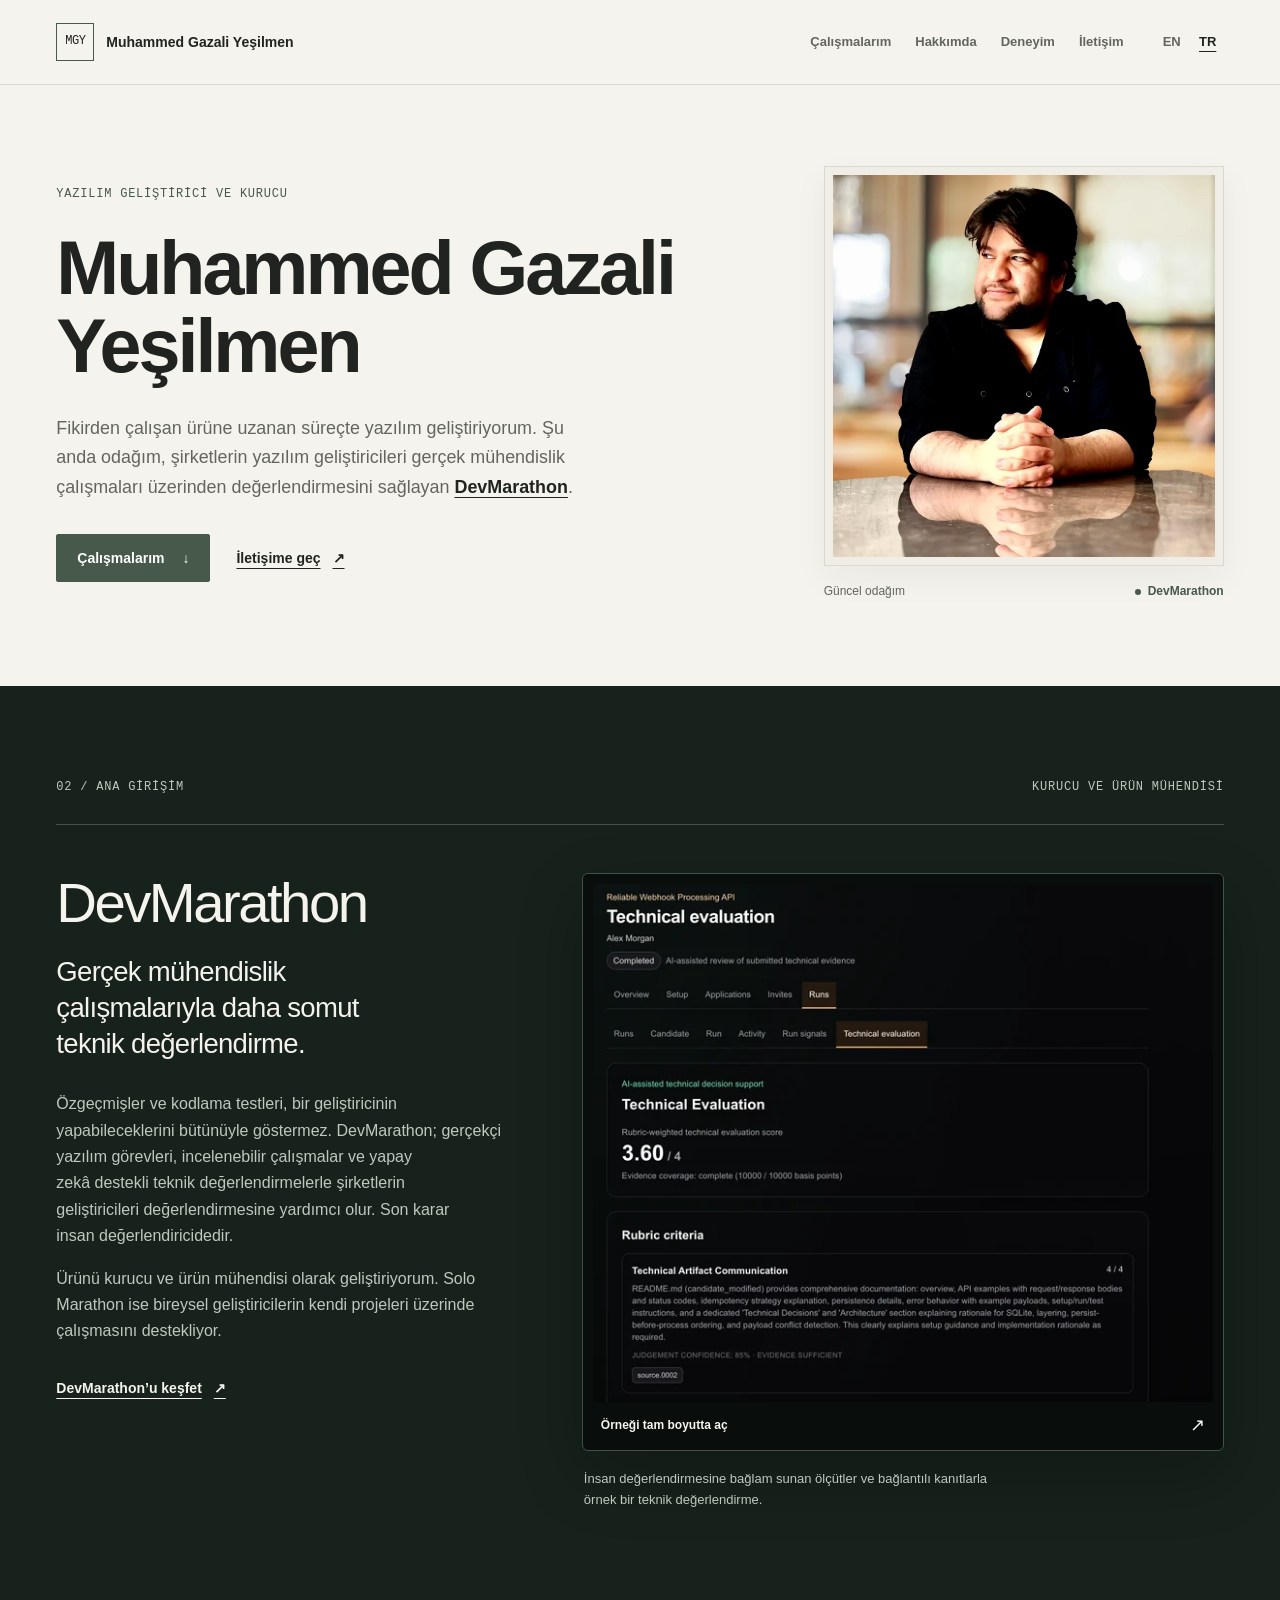
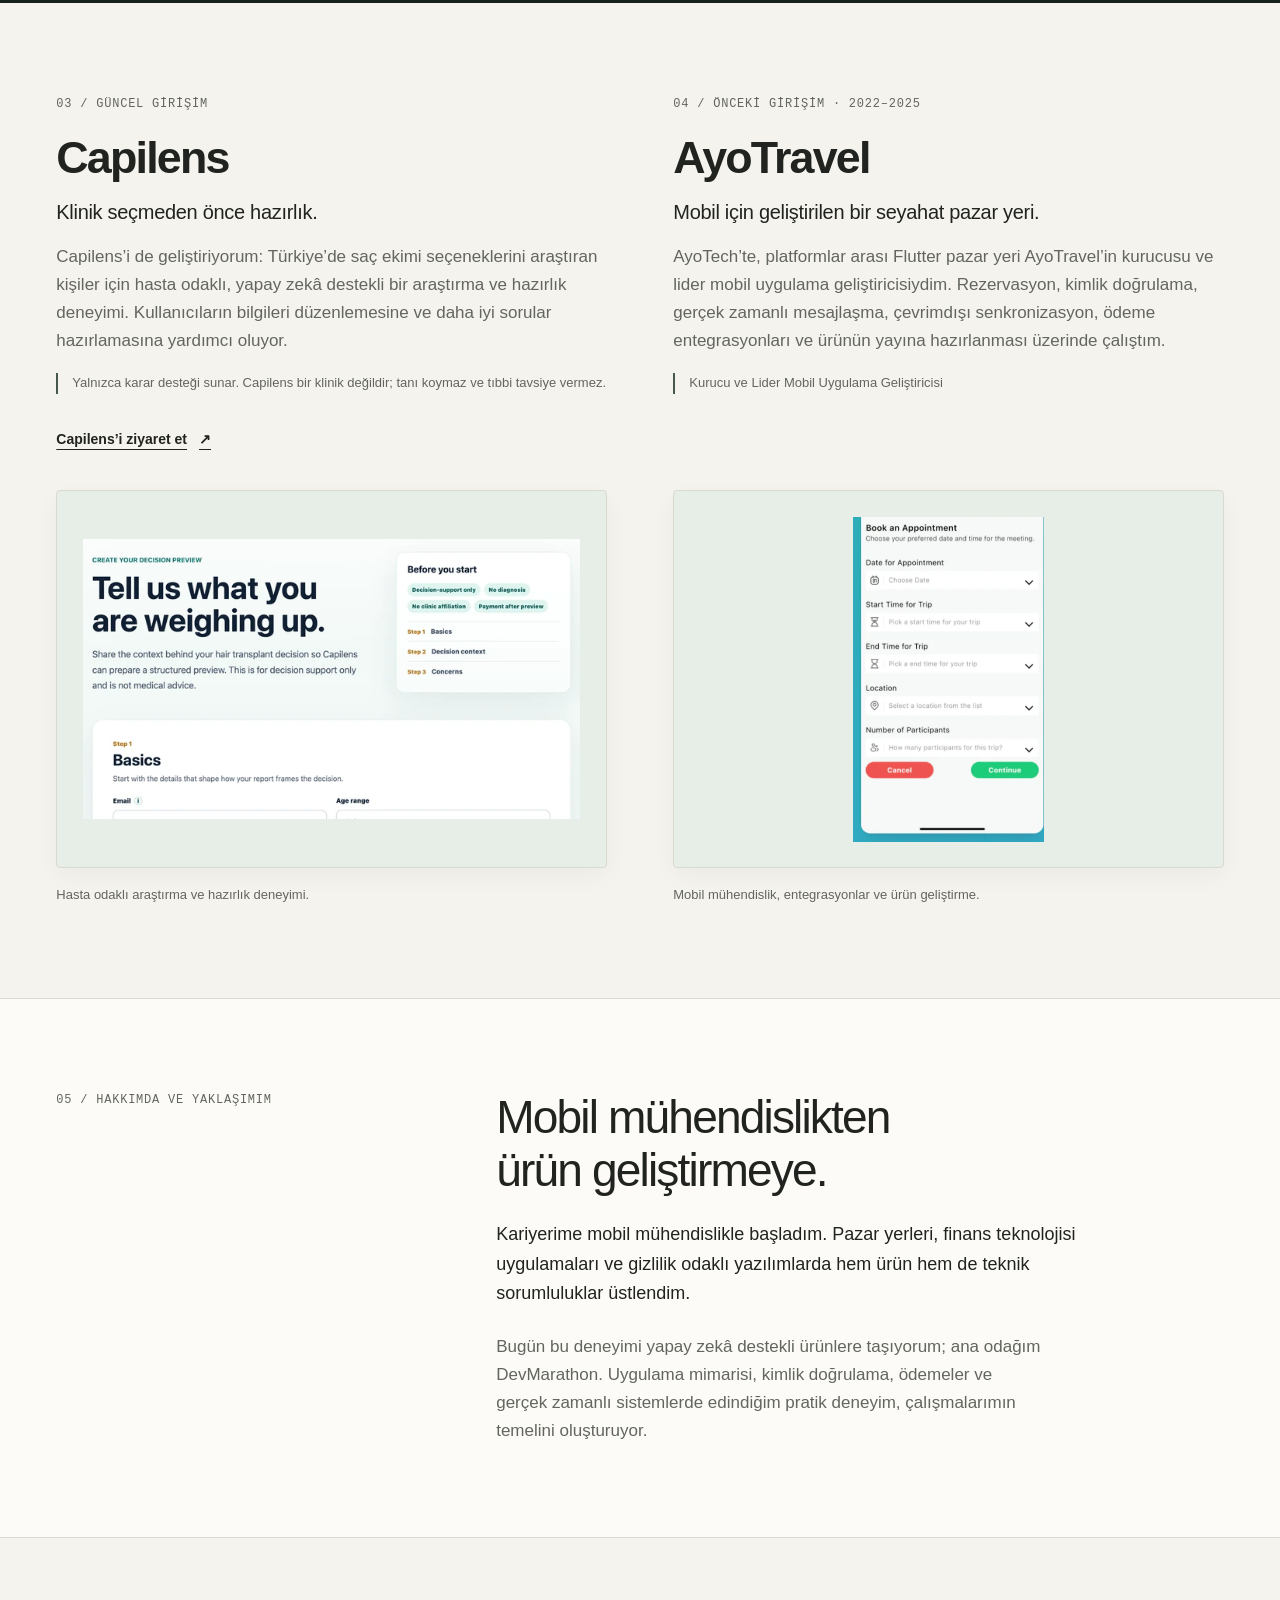
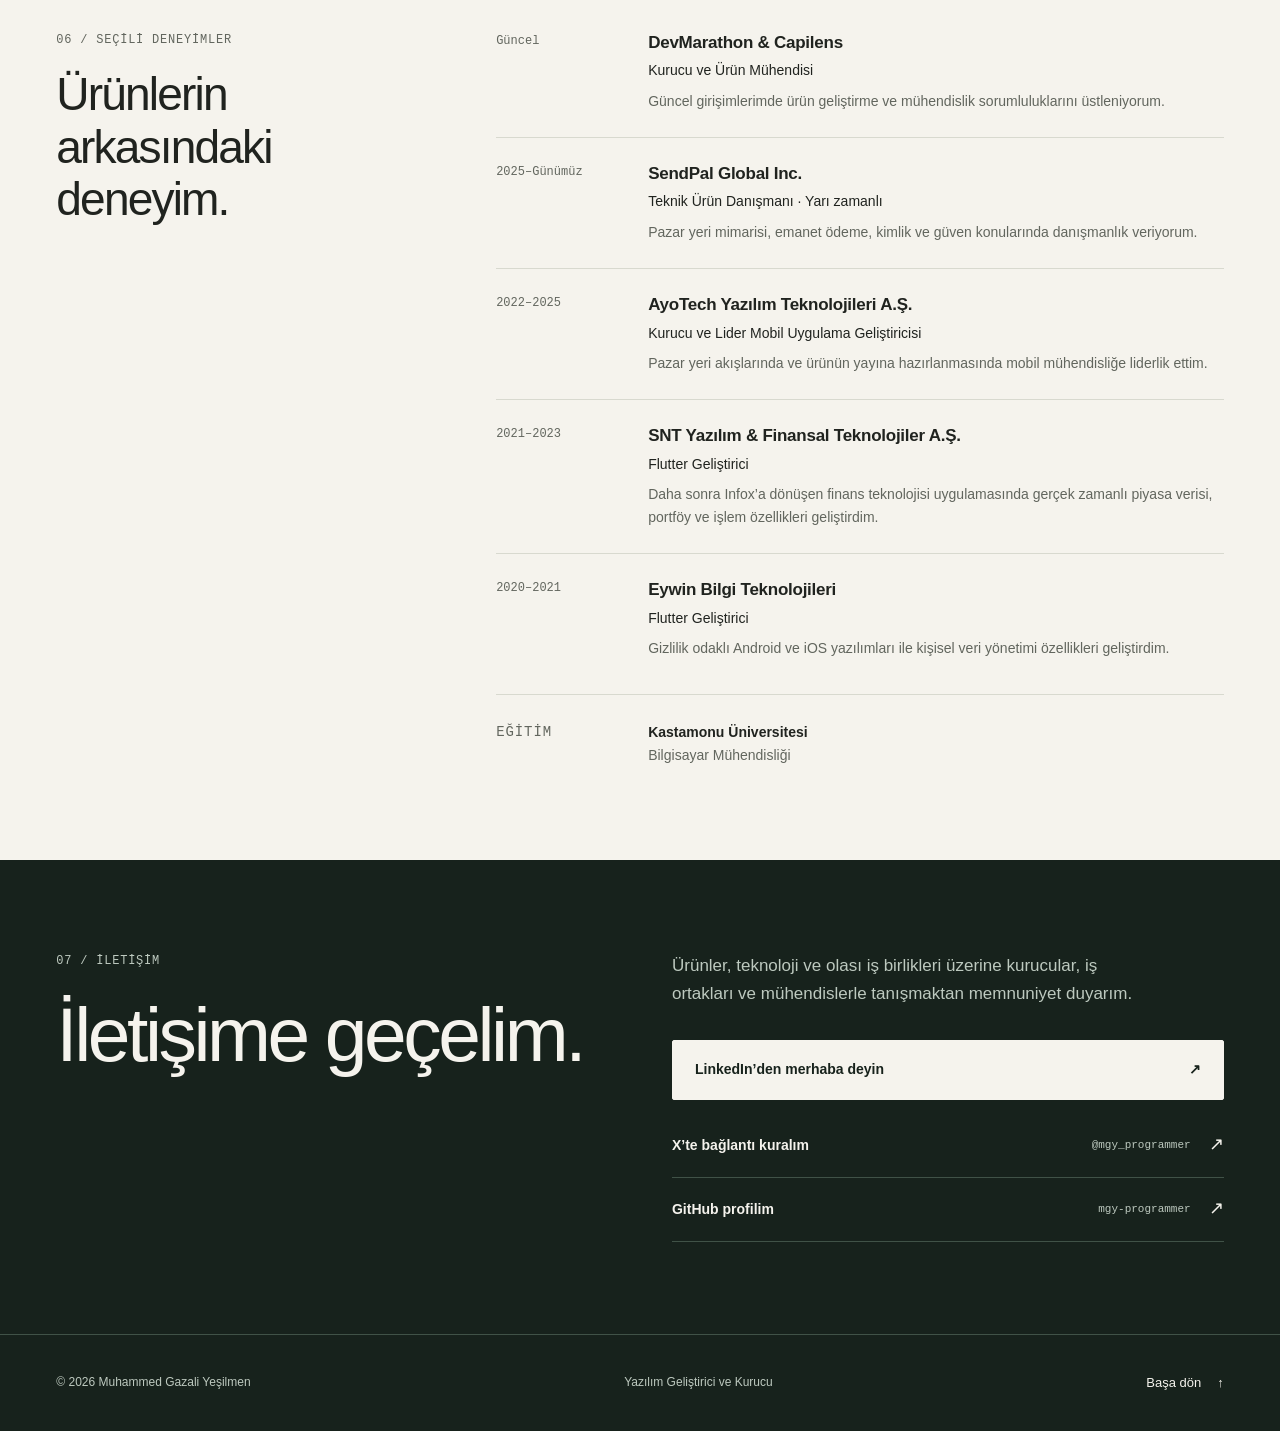
==== commit 242453d7: "new version" ====
--- a/tr/index.html
+++ b/tr/index.html
@@ -27,7 +27,7 @@
   <meta name="twitter:image:alt" content="Muhammed Gazali Yeşilmen — Yazılım Geliştirici ve Kurucu. Güncel odağım DevMarathon.">
   <meta name="theme-color" content="#f5f3ed">
   <link rel="icon" href="../assets/images/favicon.svg" type="image/svg+xml">
-  <link rel="stylesheet" href="../assets/css/styles.css?v=20261025-5">
+  <link rel="stylesheet" href="../assets/css/styles.css?v=20261025-7">
   <script type="application/ld+json">
 {
   "@context": "https://schema.org",
@@ -41,6 +41,7 @@
       "jobTitle": "Software Engineer & Founder",
       "sameAs": [
         "https://www.linkedin.com/in/muhammedyesilmen/",
+        "https://x.com/mgy_programmer",
         "https://github.com/mgy-programmer"
       ],
       "alumniOf": {
@@ -155,20 +156,23 @@
       <div class="shell">
         <div class="feature-topline"><p class="eyebrow">02 / Ana girişim</p><p class="eyebrow">Kurucu ve Ürün Mühendisi</p></div>
         <div class="feature-grid">
-          <div><h2 id="devmarathon-title">DevMarathon</h2><p class="feature-deck">Gerçek mühendislik çalışmalarıyla daha somut teknik değerlendirme.</p></div>
+          <div class="feature-heading"><h2 id="devmarathon-title">DevMarathon</h2><p class="feature-deck">Gerçek mühendislik çalışmalarıyla daha somut teknik değerlendirme.</p></div>
+          <figure class="product-figure">
+            <a class="product-panel" href="../assets/images/devmarathon-evaluation-1920.webp" target="_blank" rel="noopener noreferrer" aria-label="DevMarathon değerlendirme örneğini tam boyutta aç (yeni sekmede açılır)">
+              <picture>
+                <source type="image/webp" srcset="../assets/images/devmarathon-evaluation-640.webp 640w, ../assets/images/devmarathon-evaluation-1280.webp 1280w, ../assets/images/devmarathon-evaluation-1920.webp 1920w" sizes="(max-width: 620px) calc(100vw - 58px), (max-width: 834px) calc(91.2vw - 22px), (max-width: 980px) 738px, (max-width: 1320px) 50vw, 635px">
+                <img src="../assets/images/devmarathon-evaluation-1280.jpg" width="1920" height="1606" alt="DevMarathon teknik değerlendirme örneğinde ölçütlere göre ağırlıklandırılmış puan, değerlendirme ölçütleri ve bağlantılı kanıtlar." loading="lazy" decoding="async">
+              </picture>
+              <span class="product-image-hint" aria-hidden="true">Örneği tam boyutta aç <span>↗</span></span>
+            </a>
+            <figcaption>İnsan değerlendirmesine bağlam sunan ölçütler ve bağlantılı kanıtlarla örnek bir teknik değerlendirme.</figcaption>
+          </figure>
           <div class="feature-copy">
             <p>Özgeçmişler ve kodlama testleri, bir geliştiricinin yapabileceklerini bütünüyle göstermez. DevMarathon; gerçekçi yazılım görevleri, incelenebilir çalışmalar ve yapay zekâ destekli teknik değerlendirmelerle şirketlerin geliştiricileri değerlendirmesine yardımcı olur. Son karar insan değerlendiricidedir.</p>
             <p>Ürünü kurucu ve ürün mühendisi olarak geliştiriyorum. Solo Marathon ise bireysel geliştiricilerin kendi projeleri üzerinde çalışmasını destekliyor.</p>
             <a class="text-link" href="https://www.devmarathon.com/" target="_blank" rel="noopener noreferrer">DevMarathon’u keşfet <span aria-hidden="true">↗</span></a>
           </div>
         </div>
-        <figure class="product-figure">
-            <picture>
-              <source type="image/webp" srcset="../assets/images/devmarathon-review-640.webp 640w, ../assets/images/devmarathon-review-1280.webp 1280w" sizes="(max-width: 1320px) 92vw, 1200px">
-              <img src="../assets/images/devmarathon-review-640.jpg" srcset="../assets/images/devmarathon-review-640.jpg 640w, ../assets/images/devmarathon-review-1280.jpg 1280w" sizes="(max-width: 1320px) 92vw, 1200px" width="640" height="222" alt="DevMarathon’un inceleme iş akışını anlatan görsel: geliştirme etkinliği, teslim edilen çalışma ve devir notları insan değerlendirmesi için bağlam sunuyor." loading="lazy" decoding="async">
-            </picture>
-          <figcaption><span>Geliştirme etkinliği, teslim edilen çalışma ve devir notları; insan değerlendirmesi için bağlam sunar.</span><span class="figure-source">İş akışı görseli</span></figcaption>
-        </figure>
       </div>
     </section>
 
@@ -182,8 +186,8 @@
         <a class="text-link" href="https://capilens.com/" target="_blank" rel="noopener noreferrer">Capilens’i ziyaret et <span aria-hidden="true">↗</span></a>
         <figure class="venture-media">
             <picture>
-              <source type="image/webp" srcset="../assets/images/capilens-assessment-640.webp 640w, ../assets/images/capilens-assessment-1280.webp 1280w" sizes="(max-width: 620px) 92vw, (max-width: 1320px) 44vw, 564px">
-              <img src="../assets/images/capilens-assessment-640.jpg" srcset="../assets/images/capilens-assessment-640.jpg 640w, ../assets/images/capilens-assessment-1280.jpg 1280w" sizes="(max-width: 620px) 92vw, (max-width: 1320px) 44vw, 564px" width="640" height="360" alt="Capilens karar önizleme ekranında hazırlık adımları, bilgilendirme sınırları ve değerlendirmenin başlangıcı görülüyor." loading="lazy" decoding="async">
+              <source type="image/webp" srcset="../assets/images/capilens-assessment-640.webp 640w, ../assets/images/capilens-assessment-1280.webp 1280w" sizes="(max-width: 620px) 82vw, (max-width: 1320px) 39vw, 508px">
+              <img src="../assets/images/capilens-assessment-640.jpg" srcset="../assets/images/capilens-assessment-640.jpg 640w, ../assets/images/capilens-assessment-1280.jpg 1280w" sizes="(max-width: 620px) 82vw, (max-width: 1320px) 39vw, 508px" width="640" height="360" alt="Capilens karar önizleme ekranında hazırlık adımları, bilgilendirme sınırları ve değerlendirmenin başlangıcı görülüyor." loading="lazy" decoding="async">
             </picture>
         </figure>
         <p class="venture-footnote">Hasta odaklı araştırma ve hazırlık deneyimi.</p>
@@ -197,8 +201,8 @@
         <p class="venture-note">Kurucu ve Lider Mobil Uygulama Geliştiricisi</p>
         <figure class="venture-media venture-media--ayo">
             <picture>
-              <source type="image/webp" srcset="../assets/images/ayotravel-mobile-640.webp 640w, ../assets/images/ayotravel-mobile-1280.webp 1280w" sizes="(max-width: 620px) 34vw, 210px">
-              <img src="../assets/images/ayotravel-mobile-640.jpg" srcset="../assets/images/ayotravel-mobile-640.jpg 640w, ../assets/images/ayotravel-mobile-1280.jpg 1280w" sizes="(max-width: 620px) 34vw, 210px" width="640" height="1089" alt="AyoTravel mobil uygulamasının tarih, saat, konum ve katılımcı alanları içeren randevu ekranı." loading="lazy" decoding="async">
+              <source type="image/webp" srcset="../assets/images/ayotravel-mobile-640.webp 640w, ../assets/images/ayotravel-mobile-1280.webp 1280w" sizes="(max-width: 620px) 38vw, (max-width: 1320px) 15vw, 195px">
+              <img src="../assets/images/ayotravel-mobile-640.jpg" srcset="../assets/images/ayotravel-mobile-640.jpg 640w, ../assets/images/ayotravel-mobile-1280.jpg 1280w" sizes="(max-width: 620px) 38vw, (max-width: 1320px) 15vw, 195px" width="640" height="1089" alt="AyoTravel mobil uygulamasının tarih, saat, konum ve katılımcı alanları içeren randevu ekranı." loading="lazy" decoding="async">
             </picture>
         </figure>
         <p class="venture-footnote">Mobil mühendislik, entegrasyonlar ve ürün geliştirme.</p>
@@ -252,9 +256,10 @@
         <div><p class="eyebrow">07 / İletişim</p><h2 id="contact-title">İletişime geçelim.</h2></div>
         <div class="contact-copy">
           <p>Ürünler, teknoloji ve olası iş birlikleri üzerine kurucular, iş ortakları ve mühendislerle tanışmaktan memnuniyet duyarım.</p>
-          <div class="actions">
-            <a class="button" href="https://www.linkedin.com/in/muhammedyesilmen/" target="_blank" rel="noopener noreferrer">LinkedIn’den merhaba deyin <span aria-hidden="true">↗</span></a>
-            <a class="text-link" href="https://github.com/mgy-programmer" target="_blank" rel="noopener noreferrer">GitHub profilim <span aria-hidden="true">↗</span></a>
+          <div class="contact-channels">
+            <a class="button contact-primary" href="https://www.linkedin.com/in/muhammedyesilmen/" target="_blank" rel="noopener noreferrer">LinkedIn’den merhaba deyin <span aria-hidden="true">↗</span></a>
+            <a class="contact-link" href="https://x.com/mgy_programmer" target="_blank" rel="noopener noreferrer"><span>X’te bağlantı kuralım</span><span class="contact-handle">@mgy_programmer</span><span aria-hidden="true">↗</span></a>
+            <a class="contact-link" href="https://github.com/mgy-programmer" target="_blank" rel="noopener noreferrer"><span>GitHub profilim</span><span class="contact-handle">mgy-programmer</span><span aria-hidden="true">↗</span></a>
           </div>
         </div>
       </div>
--- a/assets/css/styles.css
+++ b/assets/css/styles.css
@@ -196,13 +196,14 @@
   font-weight: 600;
   line-height: 1.4;
   text-decoration: none;
+  border-radius: 2px;
   transition: background 160ms ease, border-color 160ms ease;
 }
 .button:hover { border-color: var(--ink); background: var(--ink); }
 .text-link { min-height: 44px; display: inline-flex; align-items: center; gap: 12px; font-size: 0.875rem; font-weight: 600; text-underline-offset: 5px; text-decoration-thickness: 1px; }
 .text-link:hover { color: var(--accent); }
 .portrait { width: 100%; max-width: 400px; justify-self: end; }
-.portrait picture { background: #e3ded2; }
+.portrait picture { padding: 8px; border: 1px solid var(--line); background: #efede5; box-shadow: 0 12px 32px rgb(32 35 31 / 5%); }
 .portrait img { width: 100%; aspect-ratio: 1; object-fit: cover; }
 .portrait figcaption { display: flex; justify-content: space-between; align-items: center; gap: 12px; margin-top: 16px; color: var(--muted); font-size: 0.75rem; }
 .portrait figcaption strong { color: var(--accent); font-weight: 600; }
@@ -212,18 +213,22 @@
 .feature { color: var(--dark-ink); background: var(--dark); }
 .feature .eyebrow { color: var(--dark-muted); }
 .feature-topline { display: flex; justify-content: space-between; flex-wrap: wrap; gap: 8px 24px; padding-bottom: 26px; border-bottom: 1px solid var(--dark-line); }
-.feature-grid { display: grid; grid-template-columns: minmax(0, 1fr) minmax(0, 1fr); gap: 64px; padding-top: 42px; align-items: start; }
-.feature h2 { font-size: clamp(2.75rem, 5.1vw, 4.5rem); font-weight: 500; line-height: 1.05; letter-spacing: -0.045em; }
-.feature-deck { max-width: 18ch; margin-top: 20px; font-size: clamp(1.45rem, 2.5vw, 2rem); line-height: 1.3; letter-spacing: -0.025em; }
-.feature-copy { color: var(--dark-muted); }
+.feature-grid { display: grid; grid-template-columns: minmax(0, 0.85fr) minmax(0, 1.15fr); grid-template-areas: "heading visual" "copy visual"; grid-template-rows: auto 1fr; gap: 30px clamp(36px, 4vw, 64px); padding-top: 48px; align-items: start; }
+.feature-heading { grid-area: heading; }
+.feature h2 { font-size: clamp(2.75rem, 4.4vw, 3.8rem); font-weight: 500; line-height: 1.05; letter-spacing: -0.045em; }
+.feature-deck { max-width: 23ch; margin-top: 22px; font-size: clamp(1.45rem, 2.15vw, 1.875rem); line-height: 1.3; letter-spacing: -0.025em; }
+.feature-copy { grid-area: copy; max-width: 51ch; color: var(--dark-muted); font-size: 1rem; }
 .feature-copy p + p { margin-top: 16px; }
 .feature-copy .text-link { margin-top: 22px; color: var(--dark-ink); }
 .feature-copy .text-link:hover { color: #e6c893; }
-.product-figure { margin-top: 44px; }
-.product-figure picture { border: 1px solid var(--dark-line); background: #050706; }
+.product-figure { grid-area: visual; min-width: 0; }
+.product-panel { display: block; padding: 10px 10px 0; border: 1px solid var(--dark-line); border-radius: 6px; background: #090d0b; box-shadow: 0 24px 64px rgb(0 0 0 / 24%); text-decoration: none; transition: border-color 160ms ease; }
+.product-panel:hover { border-color: #899b8d; }
+.product-figure picture { overflow: hidden; border-radius: 2px; background: #050706; }
 .product-figure img { width: 100%; }
-.product-figure figcaption { display: flex; justify-content: space-between; gap: 16px; margin-top: 14px; color: var(--dark-muted); font-size: 0.8125rem; line-height: 1.55; }
-.figure-source { flex-shrink: 0; }
+.product-image-hint { min-height: 48px; display: flex; justify-content: space-between; align-items: center; gap: 16px; padding-inline: 8px; color: var(--dark-ink); font-size: 0.75rem; font-weight: 600; }
+.product-image-hint > span { font-size: 1.125rem; font-weight: 400; }
+.product-figure figcaption { max-width: 60ch; margin: 18px 2px 0; color: var(--dark-muted); font-size: 0.8125rem; line-height: 1.6; }
 
 /* Secondary and previous ventures: a quieter editorial pair. */
 .other-work { display: grid; grid-template-columns: repeat(2, minmax(0, 1fr)); gap: clamp(36px, 5.2vw, 76px); padding-block: clamp(64px, 7.2vw, 104px); }
@@ -233,12 +238,12 @@
 .venture-description { margin-top: 16px; color: var(--muted); }
 .venture-note { margin-top: 18px; margin-bottom: 24px; padding-left: 14px; border-left: 2px solid var(--accent); color: var(--muted); font-size: 0.8125rem; line-height: 1.6; }
 .venture .text-link { align-self: start; margin-bottom: 28px; }
-.venture-media { aspect-ratio: 16 / 10; margin-top: auto; background: #e5ede8; overflow: hidden; }
+.venture-media { aspect-ratio: 16 / 11; margin-top: auto; padding: clamp(16px, 2vw, 28px); border: 1px solid var(--line); border-radius: 4px; background: #e7ede7; overflow: hidden; box-shadow: 0 8px 24px rgb(32 35 31 / 4%); }
 .venture-media picture, .venture-media img { width: 100%; height: 100%; }
 .venture-media img { object-fit: contain; }
-.venture-media--ayo { background: #2fb3b7; }
+.venture-media--ayo { background: #e7ede7; }
 .venture-media--ayo img { width: auto; max-width: 100%; margin-inline: auto; }
-.venture-footnote { margin-top: 14px; color: var(--muted); font-size: 0.8125rem; }
+.venture-footnote { margin-top: 16px; color: var(--muted); font-size: 0.8125rem; }
 
 /* Personal narrative and selected experience */
 .about { border-block: 1px solid var(--line); background: var(--surface); }
@@ -262,13 +267,17 @@
 /* Contact and footer */
 .contact { color: var(--dark-ink); background: var(--dark); }
 .contact .eyebrow { color: var(--dark-muted); }
-.contact-grid { display: grid; grid-template-columns: minmax(0, 1fr) minmax(0, 1fr); align-items: end; gap: 64px; }
+.contact-grid { display: grid; grid-template-columns: minmax(0, 1fr) minmax(0, 1fr); align-items: start; gap: 64px; }
 .contact h2 { margin-top: 20px; font-size: clamp(2.8rem, 6vw, 5.4rem); font-weight: 500; line-height: 1.1; letter-spacing: -0.045em; }
 .contact-copy p { max-width: 49ch; color: var(--dark-muted); }
-.contact .actions { margin-top: 26px; }
+.contact-channels { display: grid; margin-top: 32px; }
+.contact-primary { justify-content: space-between; padding: 19px 22px; margin-bottom: 14px; }
+.contact-link { min-height: 64px; display: grid; grid-template-columns: minmax(0, 1fr) auto auto; align-items: center; gap: 18px; border-bottom: 1px solid var(--dark-line); color: var(--dark-ink); font-size: 0.875rem; font-weight: 600; text-decoration: none; }
+.contact-handle { color: var(--dark-muted); font-family: var(--mono); font-size: 0.6875rem; font-weight: 400; }
+.contact-link > :last-child { font-size: 1.125rem; font-weight: 400; }
+.contact-link:hover > :first-child { text-decoration: underline; text-underline-offset: 5px; }
 .contact .button { color: var(--dark); border-color: var(--bg); background: var(--bg); }
 .contact .button:hover { border-color: #fff; background: #fff; }
-.contact .text-link:hover { color: #e6c893; }
 .site-footer { border-top: 1px solid var(--dark-line); color: var(--dark-muted); background: var(--dark); }
 .footer-inner { display: flex; flex-wrap: wrap; align-items: center; justify-content: space-between; gap: 12px 28px; padding-block: 26px; font-size: 0.75rem; }
 .footer-inner a { min-height: 44px; display: inline-flex; align-items: center; gap: 16px; color: var(--dark-ink); text-decoration: none; font-size: 0.8125rem; }
@@ -280,9 +289,15 @@
   .primary-nav { gap: 18px; }
   .hero-grid { gap: 48px; }
   .hero h1 { font-size: clamp(2.8rem, 5.8vw, 4rem); }
-  .feature-grid { gap: 40px; }
   .editorial-grid { grid-template-columns: minmax(0, 0.6fr) minmax(0, 1.4fr); }
   .timeline li { grid-template-columns: 1fr; gap: 8px; }
+}
+
+@media (max-width: 980px) {
+  .feature-grid { grid-template-columns: 1fr; grid-template-areas: "heading" "visual" "copy"; grid-template-rows: auto; gap: 36px; }
+  .feature-heading { max-width: 680px; }
+  .feature-copy { max-width: 64ch; }
+  .product-figure { width: 100%; max-width: 760px; margin-inline: auto; }
 }
 
 @media (max-width: 860px) {
@@ -298,14 +313,15 @@
   .hero h1 { font-size: clamp(2.4rem, 5.7vw, 3rem); }
   .hero-intro { font-size: 1.0625rem; }
   .portrait figcaption { align-items: start; flex-direction: column; gap: 2px; }
-  .feature-grid { gap: 32px; }
   .other-work { gap: 32px; }
   .editorial-grid { grid-template-columns: 1fr; gap: 24px; }
   .experience h2 { max-width: none; }
   .timeline { margin-top: 12px; }
   .timeline li { grid-template-columns: 120px minmax(0, 1fr); gap: 28px; }
   .contact-grid { gap: 36px; }
-  .contact .actions { gap: 12px 20px; }
+  .contact-link { grid-template-columns: minmax(0, 1fr) auto; gap: 2px 16px; padding-block: 14px; }
+  .contact-handle { grid-column: 1; }
+  .contact-link > :last-child { grid-column: 2; grid-row: 1 / 3; }
 }
 
 @media (max-width: 620px) {
@@ -326,9 +342,8 @@
   .feature-grid { grid-template-columns: 1fr; gap: 24px; padding-top: 28px; }
   .feature-deck { max-width: 22ch; margin-top: 16px; }
   .feature-copy { font-size: 0.9375rem; }
-  .product-figure { margin-top: 28px; }
-  .product-figure figcaption { display: block; }
-  .figure-source { display: block; margin-top: 8px; }
+  .product-panel { padding: 8px 8px 0; }
+  .product-figure figcaption { margin-top: 14px; }
   .other-work { grid-template-columns: 1fr; gap: 52px; }
   .venture + .venture { padding-top: 44px; border-top: 1px solid var(--line); }
   .venture h2 { margin-top: 14px; }
@@ -339,6 +354,7 @@
   .education { grid-template-columns: 1fr; gap: 10px; }
   .contact-grid { grid-template-columns: 1fr; gap: 24px; }
   .contact h2 { margin-top: 14px; }
+  .contact-channels { margin-top: 28px; }
   .footer-inner { align-items: start; flex-direction: column; padding-block: 22px; }
 }
 
